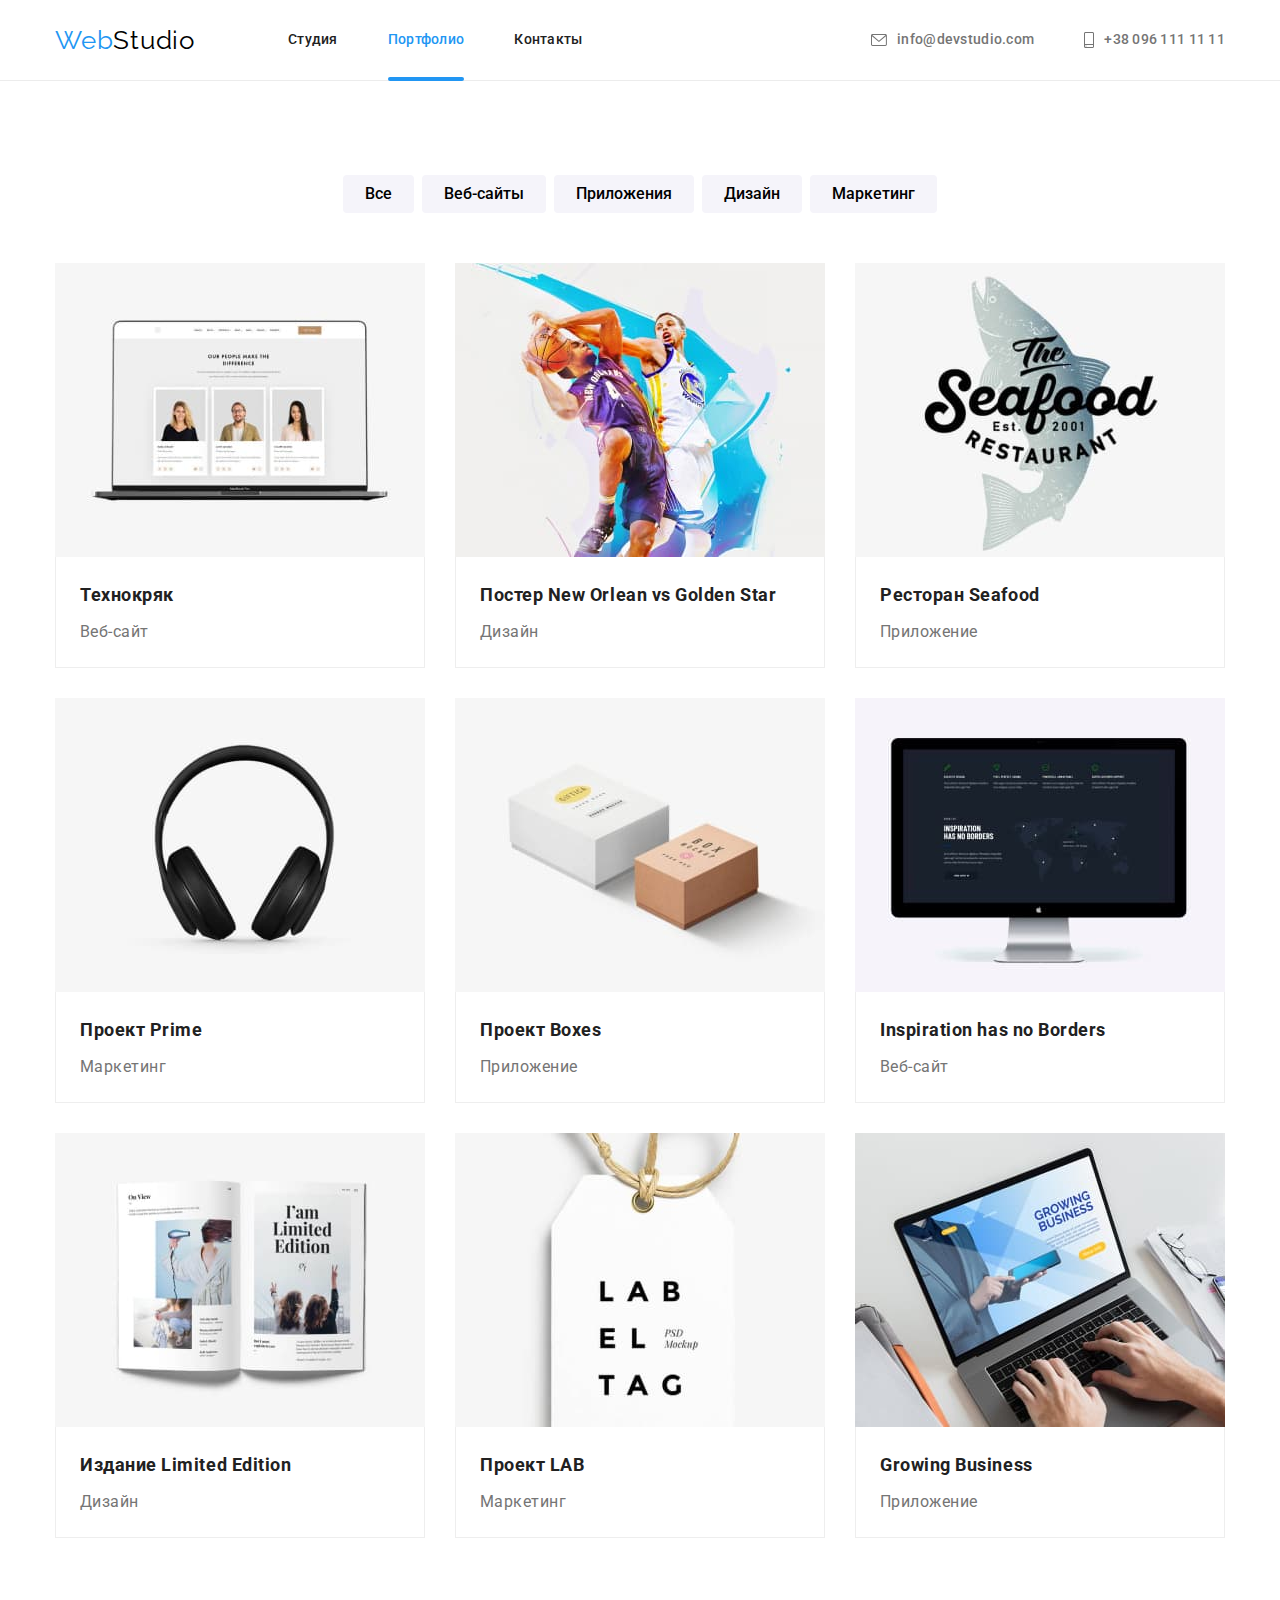
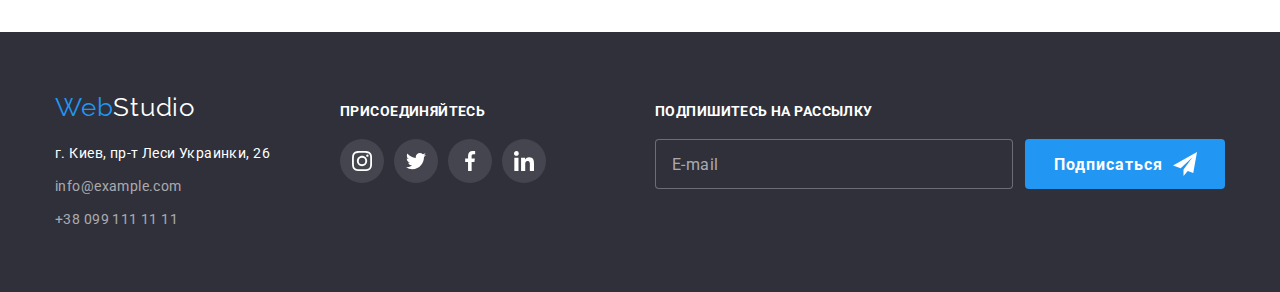
==== portfolio.html @ 9ee16ed4 "creating hw 8" ====
<!DOCTYPE html>
<html lang="ru">
  <head>
    <meta charset="UTF-8" />
    <meta http-equiv="X-UA-Compatible" content="IE=edge" />
    <meta name="viewport" content="width=device-width, initial-scale=1.0" />
    <title>Портфолио</title>
    <link rel="preconnect" href="https://fonts.gstatic.com" />
    <link
      href="https://fonts.googleapis.com/css2?family=Raleway:wght@700&family=Roboto:wght@400;500;700;900&display=swap"
      rel="stylesheet"
    />
    <link
      rel="stylesheet"
      href="https://cdnjs.cloudflare.com/ajax/libs/modern-normalize/1.0.0/modern-normalize.min.css"
    />
    <link rel="stylesheet" href="./css/main.min.css" />
  </head>
  <body>
    <!--Шапка-->
    <header class="header">
      <div class="header-wrapper container">
        <nav class="nav">
          <a class="logo header-logo" href="" lang="en"
            >Web<span class="logo__black">Studio</span></a
          >
          <ul class="nav__list">
            <li class="nav__item"><a class="nav__link" href="./index.html">Студия</a></li>
            <li class="nav__item">
              <a class="nav__link current" href="./portfolio.html">Портфолио</a>
            </li>
            <li class="nav__item"><a class="nav__link" href="">Контакты</a></li>
          </ul>
        </nav>
        <ul class="contacts">
          <li class="contacts__item">
            <a class="contacts__link" href="mailto:info@devstudio.com" lang="en">
              <svg class="contacts__icon" width="16" height="12">
                <use href="./images/icons.svg#envelope"></use>
              </svg>
              info@devstudio.com
            </a>
          </li>
          <li class="contacts__item">
            <a class="contacts__link" href="tel:+380961111111">
              <svg class="contacts__icon" width="10" height="16">
                <use href="./images/icons.svg#smartphone"></use>
              </svg>
              +38 096 111 11 11
            </a>
          </li>
        </ul>
      </div>
    </header>
    <!--Уникальный контент-->
    <main>
      <!--Галерея-->
      <section class="portfolio section">
        <div class="container">
          <h1 class="visually-hidden">Наши работы</h1>
          <ul class="filter">
            <li class="filter__item">
              <button class="filter__button" type="button">Все</button>
            </li>
            <li class="filter__item">
              <button class="filter__button" type="button">Веб-сайты</button>
            </li>
            <li class="filter__item">
              <button class="filter__button" type="button">Приложения</button>
            </li>
            <li class="filter__item">
              <button class="filter__button" type="button">Дизайн</button>
            </li>
            <li class="filter__item">
              <button class="filter__button" type="button">Маркетинг</button>
            </li>
          </ul>
          <ul class="gallery">
            <li class="gallery__item">
              <a href="" class="gallery__link">
                <div class="gallery__card-thumb">
                  <img
                    src="./images/gallery/img.jpg"
                    alt="Открытый лептоп"
                    width="370"
                    height="294"
                  />
                  <p class="gallery__overlay">
                    Технокряк это современная площадка распространения коронавируса. Компании
                    используют эту платформу для цифрового шпионажа и атак на защищённые сервера
                    конкурентов.
                  </p>
                </div>
                <div class="gallery__card-description">
                  <h2 class="gallery__item-header">Технокряк</h2>
                  <p class="gallery__item-text">Веб-сайт</p>
                </div>
              </a>
            </li>

            <li class="gallery__item">
              <a href="" class="gallery__link">
                <div class="gallery__card-thumb">
                  <img
                    src="./images/gallery/img-1.jpg"
                    alt="Баскетболисты"
                    width="370"
                    height="294"
                  />
                  <p class="gallery__overlay">
                    Технокряк это современная площадка распространения коронавируса. Компании
                    используют эту платформу для цифрового шпионажа и атак на защищённые сервера
                    конкурентов.
                  </p>
                </div>
                <div class="gallery__card-description">
                  <h2 class="gallery__item-header" lang="en">Постер New Orlean vs Golden Star</h2>
                  <p class="gallery__item-text">Дизайн</p>
                </div>
              </a>
            </li>

            <li class="gallery__item">
              <a href="" class="gallery__link">
                <div class="gallery__card-thumb">
                  <img
                    src="./images/gallery/img-2.jpg"
                    alt="Лого ресторана"
                    width="370"
                    height="294"
                  />
                  <p class="gallery__overlay">
                    Технокряк это современная площадка распространения коронавируса. Компании
                    используют эту платформу для цифрового шпионажа и атак на защищённые сервера
                    конкурентов.
                  </p>
                </div>
                <div class="gallery__card-description">
                  <h2 class="gallery__item-header">Ресторан <span lang="en">Seafood</span></h2>
                  <p class="gallery__item-text">Приложение</p>
                </div>
              </a>
            </li>

            <li class="gallery__item">
              <a href="" class="gallery__link">
                <div class="gallery__card-thumb">
                  <img src="./images/gallery/img-3.jpg" alt="Наушники" width="370" height="294" />
                  <p class="gallery__overlay">
                    Технокряк это современная площадка распространения коронавируса. Компании
                    используют эту платформу для цифрового шпионажа и атак на защищённые сервера
                    конкурентов.
                  </p>
                </div>
                <div class="gallery__card-description">
                  <h2 class="gallery__item-header">Проект <span lang="en">Prime</span></h2>
                  <p class="gallery__item-text">Маркетинг</p>
                </div>
              </a>
            </li>

            <li class="gallery__item">
              <a href="" class="gallery__link">
                <div class="gallery__card-thumb">
                  <img src="./images/gallery/img-4.jpg" alt="Коробки" width="370" height="294" />
                  <p class="gallery__overlay">
                    Технокряк это современная площадка распространения коронавируса. Компании
                    используют эту платформу для цифрового шпионажа и атак на защищённые сервера
                    конкурентов.
                  </p>
                </div>
                <div class="gallery__card-description">
                  <h2 class="gallery__item-header">Проект <span lang="en">Boxes</span></h2>
                  <p class="gallery__item-text">Приложение</p>
                </div>
              </a>
            </li>

            <li class="gallery__item">
              <a href="" class="gallery__link">
                <div class="gallery__card-thumb">
                  <img src="./images/gallery/img-5.jpg" alt="Монитор" width="370" height="294" />
                  <p class="gallery__overlay">
                    Технокряк это современная площадка распространения коронавируса. Компании
                    используют эту платформу для цифрового шпионажа и атак на защищённые сервера
                    конкурентов.
                  </p>
                </div>
                <div class="gallery__card-description">
                  <h2 class="gallery__item-header" lang="en">Inspiration has no Borders</h2>
                  <p class="gallery__item-text">Веб-сайт</p>
                </div>
              </a>
            </li>

            <li class="gallery__item">
              <a href="" class="gallery__link">
                <div class="gallery__card-thumb">
                  <img src="./images/gallery/img-6.jpg" alt="Книга" width="370" height="294" />
                  <p class="gallery__overlay">
                    Технокряк это современная площадка распространения коронавируса. Компании
                    используют эту платформу для цифрового шпионажа и атак на защищённые сервера
                    конкурентов.
                  </p>
                </div>
                <div class="gallery__card-description">
                  <h2 class="gallery__item-header">
                    Издание <span lang="en">Limited Edition</span>
                  </h2>
                  <p class="gallery__item-text">Дизайн</p>
                </div>
              </a>
            </li>

            <li class="gallery__item">
              <a href="" class="gallery__link">
                <div class="gallery__card-thumb">
                  <img src="./images/gallery/img-7.jpg" alt="Ярлык" width="370" height="294" />
                  <p class="gallery__overlay">
                    Технокряк это современная площадка распространения коронавируса. Компании
                    используют эту платформу для цифрового шпионажа и атак на защищённые сервера
                    конкурентов.
                  </p>
                </div>
                <div class="gallery__card-description">
                  <h2 class="gallery__item-header">Проект <span lang="en">LAB</span></h2>
                  <p class="gallery__item-text">Маркетинг</p>
                </div>
              </a>
            </li>

            <li class="gallery__item">
              <a href="" class="gallery__link">
                <div class="gallery__card-thumb">
                  <img
                    src="./images/gallery/img-8.jpg"
                    alt="Человек работает за лептопом"
                    width="370"
                    height="294"
                  />
                  <p class="gallery__overlay">
                    Технокряк это современная площадка распространения коронавируса. Компании
                    используют эту платформу для цифрового шпионажа и атак на защищённые сервера
                    конкурентов.
                  </p>
                </div>
                <div class="gallery__card-description">
                  <h2 class="gallery__item-header" lang="en">Growing Business</h2>
                  <p class="gallery__item-text">Приложение</p>
                </div>
              </a>
            </li>
          </ul>
        </div>
      </section>
    </main>
    <!--Футер-->
    <footer class="footer">
      <div class="container">
        <div class="footer-content">
          <div class="address-container">
            <a class="logo footer-logo" href="./portfolio.html" lang="en"
              >Web<span class="logo__white">Studio</span></a
            >
            <address class="address">
              <ul class="address__list">
                <li class="address__item">
                  <a
                    class="address__map"
                    href="https://goo.gl/maps/ndfTdwWSWEVe3gq89"
                    rel="nofollow norefferer noopener"
                    target="_blank"
                    >г. Киев, пр-т Леси Украинки, 26</a
                  >
                </li>
                <li class="address__item" lang="en">
                  <a class="address__link" href="mailto:info@example.com">info@example.com</a>
                </li>
                <li class="address__item">
                  <a class="address__link" href="tel:+380991111111">+38 099 111 11 11</a>
                </li>
              </ul>
            </address>
          </div>
          <div class="footer-social-container">
            <p class="footer-social__header">присоединяйтесь</p>
            <ul class="footer-social__list">
              <li class="footer-social__item">
                <a class="footer-social__link" href="">
                  <svg width="20" height="20">
                    <use href="./images/icons.svg#instagram"></use>
                  </svg>
                </a>
              </li>

              <li class="footer-social__item">
                <a class="footer-social__link" href="">
                  <svg width="20" height="20">
                    <use href="./images/icons.svg#twitter"></use>
                  </svg>
                </a>
              </li>

              <li class="footer-social__item">
                <a class="footer-social__link" href="">
                  <svg width="20" height="20">
                    <use href="./images/icons.svg#facebook"></use>
                  </svg>
                </a>
              </li>

              <li class="footer-social__item">
                <a class="footer-social__link" href="">
                  <svg width="20" height="20">
                    <use href="./images/icons.svg#linkedin"></use>
                  </svg>
                </a>
              </li>
            </ul>
          </div>
          <div class="footer-form-wrapper">
            <form class="subscribe" action="#" name="footer-form">
              <label class="subscribe__header" for="footer-input">Подпишитесь на рассылку</label>
              <div class="subscribe__wrapper">
                <input
                  id="footer-input"
                  class="subscribe__input"
                  type="email"
                  name="email"
                  placeholder="E-mail"
                  autocomplete="off"
                />
                <button class="subscribe__button" type="submit">
                  Подписаться
                  <svg class="subscribe__icon" width="24" height="24">
                    <use href="./images/icons.svg#telegram"></use>
                  </svg>
                </button>
              </div>
            </form>
          </div>
        </div>
      </div>
    </footer>
  </body>
</html>
---- css/main.min.css ----
:root{--primary-text-color: #212121;--secondary-text-color: #757575;--primary-background-color: #ffffff;--secondary-background-color: #f5f4fa;--primary-accent-color: #2196f3;--footer-contacts-color: rgba(255, 255, 255, 0.6);--footer-backgroung-color: #2f303a;--hero-button-hover-color: #188ce8;--gallery-cards-border-color: #eeeeee;--logo-secondary-color: #000000;--header-line-color: #ececec;--hero-gradient-start: rgba(47, 48, 58, 0.58);--hero-gradiet-end: rgba(47, 48, 58, 0.58);--normal-icon-color: #afb1b8;--footer-social-bg: rgba(255, 255, 255, 0.1);--transition-duration: 250ms;--transition-timing-function: cubic-bezier(0.4, 0, 0.2, 1)}.visually-hidden{position:absolute;width:1px;height:1px;margin:-1px;border:0;padding:0;white-space:nowrap;-webkit-clip-path:inset(100%);clip-path:inset(100%);clip:rect(0 0 0 0);overflow:hidden}h1,h2,h3,h4,h5,h6,p,ul{margin:0}img{display:block;max-width:100%;height:auto}body{font-family:'Roboto', 'Raleway', sans-serif;font-style:normal;color:var(--primary-text-color);letter-spacing:0.03em;background-color:var(--primary-background-color)}.section{max-width:1600px;margin-right:auto;margin-left:auto;padding-top:94px;padding-bottom:94px}.container{width:1200px;padding-left:15px;padding-right:15px;margin-right:auto;margin-left:auto}.pad-bot{padding-bottom:47px}.pad-top{padding-top:47px}.header{max-width:1600px;margin-left:auto;margin-right:auto;border-bottom:1px solid var(--header-line-color)}.header-wrapper{display:-webkit-box;display:-ms-flexbox;display:flex;-webkit-box-align:center;-ms-flex-align:center;align-items:center}.header-logo{margin-right:93px}.nav{display:-webkit-box;display:-ms-flexbox;display:flex;-webkit-box-align:center;-ms-flex-align:center;align-items:center}.nav__list{display:-webkit-box;display:-ms-flexbox;display:flex;padding-left:0;list-style:none}.nav__item:not(:last-child){margin-right:50px}.nav__link{display:inline-block;padding:32px 0;font-weight:500;font-size:14px;line-height:1.14;letter-spacing:0.02em;text-decoration:none;color:inherit;-webkit-transition:color var(--transition-duration) var(--transition-timing-function);transition:color var(--transition-duration) var(--transition-timing-function)}.nav__link:hover,.nav__link:focus{color:var(--primary-accent-color)}.nav__link.current{position:relative;color:var(--primary-accent-color)}.nav__link.current::after{content:'';position:absolute;bottom:-1px;width:100%;height:4px;display:block;border-radius:2px;background-color:var(--primary-accent-color)}.contacts{display:-webkit-box;display:-ms-flexbox;display:flex;margin-left:auto;padding-left:0;font-weight:500;font-size:14px;line-height:1.14;list-style:none;letter-spacing:0.02em}.contacts__item:not(:last-child){margin-right:50px}.contacts__link{display:-webkit-box;display:-ms-flexbox;display:flex;-webkit-box-align:center;-ms-flex-align:center;align-items:center;min-height:18px;text-decoration:none;color:var(--secondary-text-color);-webkit-transition:color var(--transition-duration) var(--transition-timing-function);transition:color var(--transition-duration) var(--transition-timing-function)}.contacts__link:hover,.contacts__link:focus{color:var(--primary-accent-color)}.contacts__icon{margin-right:10px;fill:currentColor}.logo{font-family:'Raleway', sans-serif;font-size:26px;line-height:1.19;color:var(--primary-accent-color);text-decoration:none;letter-spacing:0.03em}.logo__black{color:var(--logo-secondary-color)}.logo__white{color:var(--primary-background-color)}.hero{max-width:1600px;margin-left:auto;margin-right:auto;padding-top:200px;padding-bottom:200px;text-align:center;color:var(--primary-background-color);background-color:var(--footer-backgroung-color);background-image:-webkit-gradient(linear, left top, right top, from(var(--hero-gradient-start)), to(var(--hero-gradiet-end))),url(../images/herobgi.jpg);background-image:linear-gradient(to right, var(--hero-gradient-start), var(--hero-gradiet-end)),url(../images/herobgi.jpg);background-size:cover}.hero__wrapper{display:block;width:696px;margin:0 auto}.hero__title{margin-bottom:30px;font-weight:900;font-size:44px;line-height:1.36;text-transform:uppercase;letter-spacing:0.06em}.hero__button{padding:10px 32px;border-radius:4px;border:none;font-weight:700;line-height:1.87;color:var(--primary-background-color);letter-spacing:0.06em;background-color:var(--primary-accent-color);cursor:pointer;-webkit-transition:background-color var(--transition-duration) var(--transition-timing-function),-webkit-box-shadow var(--transition-duration) var(--transition-timing-function);transition:background-color var(--transition-duration) var(--transition-timing-function),-webkit-box-shadow var(--transition-duration) var(--transition-timing-function);transition:background-color var(--transition-duration) var(--transition-timing-function),box-shadow var(--transition-duration) var(--transition-timing-function);transition:background-color var(--transition-duration) var(--transition-timing-function),box-shadow var(--transition-duration) var(--transition-timing-function),-webkit-box-shadow var(--transition-duration) var(--transition-timing-function)}.hero__button:hover,.hero__button:focus{background-color:var(--hero-button-hover-color);-webkit-box-shadow:0px 4px 4px rgba(0,0,0,0.15);box-shadow:0px 4px 4px rgba(0,0,0,0.15)}.features__wrapper{height:120px;display:-webkit-box;display:-ms-flexbox;display:flex;-webkit-box-pack:center;-ms-flex-pack:center;justify-content:center;-webkit-box-align:center;-ms-flex-align:center;align-items:center;margin-bottom:30px;border-radius:4px;background-color:var(--secondary-background-color)}.features__list{display:-webkit-box;display:-ms-flexbox;display:flex;list-style:none;padding-left:0}.features__item{min-width:270px;min-height:251px;-ms-flex-preferred-size:calc((100% - 120px) / 4);flex-basis:calc((100% - 120px) / 4)}.features__item:not(:last-child){margin-right:30px}.features__subtitle{margin-bottom:10px;font-size:14px;line-height:1.14;text-transform:uppercase;letter-spacing:0.03em}.features__text{color:var(--secondary-text-color);font-size:14px;line-height:1.71;letter-spacing:0.03em}.occupations__header{margin-bottom:50px;text-align:center;font-size:36px;line-height:1.17}.occupations__list{display:-webkit-box;display:-ms-flexbox;display:flex;padding-left:0;list-style:none}.occupations__item{position:relative}.occupations__item:not(:last-child){margin-right:30px}.occupations__description{position:absolute;width:100%;padding:27px 0;color:var(--primary-background-color);font-size:14px;line-height:1.14;text-align:center;letter-spacing:0.03em;text-transform:uppercase;background-color:rgba(47,48,58,0.8);-webkit-transform:translateY(-70px);transform:translateY(-70px)}.team{background-color:var(--secondary-background-color)}.team__header{margin-bottom:50px;text-align:center;font-size:36px;line-height:1.17}.team__list{display:-webkit-box;display:-ms-flexbox;display:flex;padding-left:0;list-style:none}.team__item{min-width:270px;-ms-flex-preferred-size:calc((100% - 120px) / 4);flex-basis:calc((100% - 120px) / 4);border-radius:0px 0px 4px 4px;background-color:var(--primary-background-color);-webkit-box-shadow:0px 1px 3px rgba(0,0,0,0.12),0px 1px 1px rgba(0,0,0,0.14),0px 2px 1px rgba(0,0,0,0.2);box-shadow:0px 1px 3px rgba(0,0,0,0.12),0px 1px 1px rgba(0,0,0,0.14),0px 2px 1px rgba(0,0,0,0.2)}.team__item:not(:last-child){margin-right:30px}.team__member{margin-bottom:10px;text-align:center;font-weight:500;font-size:16px;line-height:1.18}.team__post{margin-bottom:16px;color:var(--secondary-text-color);font-weight:400;font-size:16px;line-height:1.18;text-align:center}.team__thumb{padding:30px 32px}.social__list{display:-webkit-box;display:-ms-flexbox;display:flex;padding:0;list-style:none}.social__item:not(:last-child){margin-right:10px}.social__link{width:44px;height:44px;display:-webkit-box;display:-ms-flexbox;display:flex;-webkit-box-pack:center;-ms-flex-pack:center;justify-content:center;-webkit-box-align:center;-ms-flex-align:center;align-items:center;border-radius:50%;outline:none;fill:var(--normal-icon-color);-webkit-transition:background-color var(--transition-duration) var(--transition-timing-function),fill var(--transition-duration) var(--transition-timing-function);transition:background-color var(--transition-duration) var(--transition-timing-function),fill var(--transition-duration) var(--transition-timing-function)}.social__link:hover,.social__link:focus{fill:var(--primary-background-color);background-color:var(--primary-accent-color)}.clients__header{margin-bottom:50px;font-size:36px;letter-spacing:0.03em;line-height:1.17;text-align:center}.clients__list{display:-webkit-box;display:-ms-flexbox;display:flex;padding:0;list-style:none}.clients__item:not(:last-child){margin-right:30px}.clients__link{width:170px;height:92px;display:-webkit-box;display:-ms-flexbox;display:flex;-webkit-box-pack:center;-ms-flex-pack:center;justify-content:center;-webkit-box-align:center;-ms-flex-align:center;align-items:center;border:1px solid var(--normal-icon-color);border-radius:4px;outline:none;fill:var(--normal-icon-color);-webkit-transition:fill var(--transition-duration) var(--transition-timing-function),border var(--transition-duration) var(--transition-timing-function);transition:fill var(--transition-duration) var(--transition-timing-function),border var(--transition-duration) var(--transition-timing-function)}.clients__link:hover,.clients__link:focus{fill:var(--primary-accent-color);border:1px solid var(--primary-accent-color)}.filter{display:-webkit-box;display:-ms-flexbox;display:flex;-webkit-box-pack:center;-ms-flex-pack:center;justify-content:center;padding-left:0;margin-bottom:50px;list-style:none}.filter__item:not(:last-child){margin-right:8px}.filter__button{padding:6px 22px;border:none;border-radius:4px;outline:none;font-weight:500;font-size:16px;line-height:1.62;background-color:var(--secondary-background-color);cursor:pointer;-webkit-transition:color var(--transition-duration) var(--transition-timing-function),background-color var(--transition-duration) var(--transition-timing-function),-webkit-box-shadow var(--transition-duration) var(--transition-timing-function);transition:color var(--transition-duration) var(--transition-timing-function),background-color var(--transition-duration) var(--transition-timing-function),-webkit-box-shadow var(--transition-duration) var(--transition-timing-function);transition:color var(--transition-duration) var(--transition-timing-function),background-color var(--transition-duration) var(--transition-timing-function),box-shadow var(--transition-duration) var(--transition-timing-function);transition:color var(--transition-duration) var(--transition-timing-function),background-color var(--transition-duration) var(--transition-timing-function),box-shadow var(--transition-duration) var(--transition-timing-function),-webkit-box-shadow var(--transition-duration) var(--transition-timing-function)}.filter__button:hover,.filter__button:focus{color:var(--primary-background-color);background-color:var(--primary-accent-color);-webkit-box-shadow:0px 3px 1px rgba(0,0,0,0.1),0px 1px 2px rgba(0,0,0,0.08),0px 2px 2px rgba(0,0,0,0.12);box-shadow:0px 3px 1px rgba(0,0,0,0.1),0px 1px 2px rgba(0,0,0,0.08),0px 2px 2px rgba(0,0,0,0.12)}.gallery{display:-webkit-box;display:-ms-flexbox;display:flex;-ms-flex-wrap:wrap;flex-wrap:wrap;margin-bottom:-30px;margin-right:-30px;padding-left:0;list-style:none}.gallery__item{margin-bottom:30px;margin-right:30px;max-width:370px;-ms-flex-preferred-size:calc((100% - 90px) / 3);flex-basis:calc((100% - 90px) / 3)}.gallery__item-header{margin-bottom:4px;font-size:18px;line-height:2;letter-spacing:0.03em}.gallery__item-text{font-size:16px;line-height:1.87;color:var(--secondary-text-color);letter-spacing:0.03em}.gallery__card-thumb{position:relative;overflow:hidden}.gallery__card-description{padding:20px 24px;border-right:1px solid var(--gallery-cards-border-color);border-bottom:1px solid var(--gallery-cards-border-color);border-left:1px solid var(--gallery-cards-border-color)}.gallery__link{display:block;color:inherit;text-decoration:none;outline:none;-webkit-transition:-webkit-box-shadow var(--transition-duration) var(--transition-timing-function);transition:-webkit-box-shadow var(--transition-duration) var(--transition-timing-function);transition:box-shadow var(--transition-duration) var(--transition-timing-function);transition:box-shadow var(--transition-duration) var(--transition-timing-function), -webkit-box-shadow var(--transition-duration) var(--transition-timing-function)}.gallery__link:hover,.gallery__link:focus{-webkit-box-shadow:0px 1px 1px rgba(0,0,0,0.12),0px 4px 4px rgba(0,0,0,0.06),1px 4px 6px rgba(0,0,0,0.16);box-shadow:0px 1px 1px rgba(0,0,0,0.12),0px 4px 4px rgba(0,0,0,0.06),1px 4px 6px rgba(0,0,0,0.16)}.gallery__overlay{position:absolute;top:0;left:0;width:100%;height:100%;padding:64px 24px;font-size:18px;line-height:1.56;letter-spacing:0.03em;color:var(--primary-background-color);background-color:rgba(33,150,243,0.9);-webkit-transform:translateY(100%);transform:translateY(100%);-webkit-transition:-webkit-transform var(--transition-duration) var(--transition-timing-function);transition:-webkit-transform var(--transition-duration) var(--transition-timing-function);transition:transform var(--transition-duration) var(--transition-timing-function);transition:transform var(--transition-duration) var(--transition-timing-function), -webkit-transform var(--transition-duration) var(--transition-timing-function)}.gallery__link:hover .gallery__overlay,.gallery__link:focus .gallery__overlay{-webkit-transform:translateY(0);transform:translateY(0)}.footer{max-width:1600px;margin-right:auto;margin-left:auto;padding-top:60px;padding-bottom:60px;letter-spacing:0.03em;background-color:var(--footer-backgroung-color)}.footer-content{display:-webkit-box;display:-ms-flexbox;display:flex;-webkit-box-align:baseline;-ms-flex-align:baseline;align-items:baseline}.address-container{margin-right:70px}.footer-logo{display:inline-block;margin-bottom:20px;margin-right:0}.address{font-style:normal;font-size:14px;line-height:1.71;color:var(--primary-background-color);letter-spacing:0.03em}.address__list{list-style:none;padding-left:0}.address__item:not(:last-child){margin-bottom:9px}.address__map{color:inherit;text-decoration:none;-webkit-transition:color var(--transition-duration) var(--transition-timing-function);transition:color var(--transition-duration) var(--transition-timing-function)}.address__map:hover,.address__map:focus{color:var(--primary-accent-color)}.address__link{text-decoration:none;color:rgba(255,255,255,0.6);-webkit-transition:color var(--transition-duration) var(--transition-timing-function);transition:color var(--transition-duration) var(--transition-timing-function)}.address__link:hover,.address__link:focus{color:var(--primary-accent-color)}.footer-social__header{margin-bottom:20px;color:var(--primary-background-color);text-transform:uppercase;font-weight:700;font-size:14px;line-height:1.14;letter-spacing:0.03em}.footer-social__list{display:-webkit-box;display:-ms-flexbox;display:flex;padding-left:0;list-style:none}.footer-social__item:not(:last-child){margin-right:10px}.footer-social__link{width:44px;height:44px;display:-webkit-box;display:-ms-flexbox;display:flex;-webkit-box-pack:center;-ms-flex-pack:center;justify-content:center;-webkit-box-align:center;-ms-flex-align:center;align-items:center;border-radius:50px;outline:none;fill:var(--primary-background-color);background-color:var(--footer-social-bg);-webkit-transition:fill var(--transition-duration) var(--transition-timing-function),background-color var(--transition-duration) var(--transition-timing-function);transition:fill var(--transition-duration) var(--transition-timing-function),background-color var(--transition-duration) var(--transition-timing-function)}.footer-social__link:hover,.footer-social__link:focus{fill:var(--primary-background-color);background-color:var(--primary-accent-color)}.footer-form-wrapper{margin-left:auto}.subscribe__header{display:inline-block;margin-bottom:20px;color:var(--primary-background-color);text-transform:uppercase;font-weight:700;font-size:14px;line-height:1.14;letter-spacing:0.03em}.subscribe__wrapper{display:-webkit-box;display:-ms-flexbox;display:flex}.subscribe__input{width:358px;height:50px;padding:0 0 0 16px;margin-right:12px;border:1px solid rgba(255,255,255,0.3);border-radius:4px;color:var(--primary-background-color);background-color:var(--footer-backgroung-color);-webkit-transition:-webkit-filter var(--transition-duration) var(--transition-timing-function);transition:-webkit-filter var(--transition-duration) var(--transition-timing-function);transition:filter var(--transition-duration) var(--transition-timing-function);transition:filter var(--transition-duration) var(--transition-timing-function), -webkit-filter var(--transition-duration) var(--transition-timing-function);cursor:pointer}.subscribe__input:focus{-webkit-filter:drop-shadow(0px 4px 4px rgba(0,0,0,0.15));filter:drop-shadow(0px 4px 4px rgba(0,0,0,0.15))}.subscribe__input::-webkit-input-placeholder{letter-spacing:0.03em;color:rgba(255,255,255,0.6)}.subscribe__input:-ms-input-placeholder{letter-spacing:0.03em;color:rgba(255,255,255,0.6)}.subscribe__input::-ms-input-placeholder{letter-spacing:0.03em;color:rgba(255,255,255,0.6)}.subscribe__input::placeholder{letter-spacing:0.03em;color:rgba(255,255,255,0.6)}.subscribe__button{position:relative;width:200px;height:50px;padding:0 0 0 29px;border:none;border-radius:4px;font-weight:700;font-size:16px;text-align:start;line-height:1.87;letter-spacing:0.06em;color:var(--primary-background-color);background-color:var(--primary-accent-color);cursor:pointer;-webkit-transition:background-color var(--transition-duration) var(--transition-timing-function),-webkit-box-shadow var(--transition-duration) var(--transition-timing-function);transition:background-color var(--transition-duration) var(--transition-timing-function),-webkit-box-shadow var(--transition-duration) var(--transition-timing-function);transition:background-color var(--transition-duration) var(--transition-timing-function),box-shadow var(--transition-duration) var(--transition-timing-function);transition:background-color var(--transition-duration) var(--transition-timing-function),box-shadow var(--transition-duration) var(--transition-timing-function),-webkit-box-shadow var(--transition-duration) var(--transition-timing-function)}.subscribe__button:hover,.subscribe__button:focus{background-color:var(--hero-button-hover-color);-webkit-box-shadow:0px 4px 4px rgba(0,0,0,0.15);box-shadow:0px 4px 4px rgba(0,0,0,0.15)}.subscribe__icon{position:absolute;top:50%;right:28px;-webkit-transform:translateY(-50%);transform:translateY(-50%)}.backdrop{position:fixed;top:0;left:0;height:100vh;width:100vw;z-index:100;background-color:rgba(0,0,0,0.2);-webkit-transition:opacity 250ms linear, visibility 250ms linear, -webkit-transform 250ms linear;transition:opacity 250ms linear, visibility 250ms linear, -webkit-transform 250ms linear;transition:opacity 250ms linear, visibility 250ms linear, transform 250ms linear;transition:opacity 250ms linear, visibility 250ms linear, transform 250ms linear, -webkit-transform 250ms linear;-webkit-transform:scale(1);transform:scale(1)}.is-hidden{opacity:0;visibility:hidden;pointer-events:none;-webkit-transform:scale(1.2);transform:scale(1.2)}.modal{position:absolute;top:50%;left:50%;-webkit-transform:translate(-50%, -50%);transform:translate(-50%, -50%);width:528px;height:580px;padding:40px;border-radius:4px;background-color:var(--primary-background-color);-webkit-box-shadow:0px 1px 3px rgba(0,0,0,0.12),0px 1px 1px rgba(0,0,0,0.14),0px 2px 1px rgba(0,0,0,0.2);box-shadow:0px 1px 3px rgba(0,0,0,0.12),0px 1px 1px rgba(0,0,0,0.14),0px 2px 1px rgba(0,0,0,0.2)}.modal__close-btn{position:absolute;top:8px;right:8px;width:30px;height:30px;padding:0;border:1px solid rgba(0,0,0,0.1);border-radius:50%;background-color:transparent;cursor:pointer;-webkit-transition:fill var(--transition-duration) var(--transition-timing-function);transition:fill var(--transition-duration) var(--transition-timing-function)}.modal__close-btn:hover,.modal__close-btn:focus{fill:var(--primary-accent-color)}.modal-form__header{margin-bottom:12px;font-weight:700;font-size:20px;line-height:1.15;text-align:center;letter-spacing:0.03em}.modal-form__wrapper{margin-bottom:10px}.modal-form__feedback-wrapper{margin-bottom:20px}.modal-form__label{display:block;margin-bottom:4px;font-size:12px;line-height:1.16;letter-spacing:0.01em;color:var(--secondary-text-color)}.modal-form__input-wrapper{position:relative;display:block}.modal-form__input{padding:0 0 0 42px;width:100%;height:40px;border:1px solid rgba(33,33,33,0.2);border-radius:4px;outline:none;-webkit-transition:border-color var(--transition-duration) var(--transition-timing-function);transition:border-color var(--transition-duration) var(--transition-timing-function);cursor:pointer}.modal-form__input:focus{border-color:var(--primary-accent-color)}.modal-form__icon{position:absolute;top:50%;left:12px;-webkit-transform:translateY(-50%);transform:translateY(-50%);-webkit-transition:fill var(--transition-duration) var(--transition-timing-function);transition:fill var(--transition-duration) var(--transition-timing-function)}.modal-form__input:focus+.modal-form__icon{fill:var(--primary-accent-color)}.modal-form__feedback{resize:none;display:block;padding:12px 16px;width:100%;height:120px;border:1px solid rgba(33,33,33,0.2);border-radius:4px;outline:none;-webkit-transition:border-color var(--transition-duration) var(--transition-timing-function);transition:border-color var(--transition-duration) var(--transition-timing-function);cursor:pointer}.modal-form__feedback:focus{border-color:var(--primary-accent-color)}.modal-form__feedback::-webkit-input-placeholder{font-size:12px;line-height:1.16;letter-spacing:0.01em;color:rgba(117,117,117,0.5)}.modal-form__feedback:-ms-input-placeholder{font-size:12px;line-height:1.16;letter-spacing:0.01em;color:rgba(117,117,117,0.5)}.modal-form__feedback::-ms-input-placeholder{font-size:12px;line-height:1.16;letter-spacing:0.01em;color:rgba(117,117,117,0.5)}.modal-form__feedback::placeholder{font-size:12px;line-height:1.16;letter-spacing:0.01em;color:rgba(117,117,117,0.5)}.modal-form__policy{position:relative;display:-webkit-box;display:-ms-flexbox;display:flex;-webkit-box-align:center;-ms-flex-align:center;align-items:center;-webkit-box-pack:center;-ms-flex-pack:center;justify-content:center;margin-bottom:30px;font-size:14px;line-height:1.71;letter-spacing:0.03em;color:var(--secondary-text-color)}.modal-form__policy-label{display:-webkit-box;display:-ms-flexbox;display:flex;-webkit-box-align:center;-ms-flex-align:center;align-items:center;user-select:none;-moz-user-select:none;-ms-user-select:none;-o-user-select:none;-webkit-user-select:none}.modal-form__policy-label::before{content:'';display:inline-block;margin-right:8px;width:16px;height:15px;border:2px solid #000000;border-radius:2px;cursor:pointer}.modal-form__checkbox:checked+.modal-form__policy-label::before{background-color:var(--primary-accent-color);background-image:url(../images/icon-check.svg);background-size:contain;background-origin:border-box;border-color:var(--primary-accent-color)}.modal-form__checkbox:focus+.modal-form__policy-label::before{-webkit-box-shadow:0px 0px 0px 2px rgba(0,0,0,0.75);box-shadow:0px 0px 0px 2px rgba(0,0,0,0.75)}.modal-form__policy-link{color:var(--primary-accent-color)}.modal-form__button{width:200px;height:50px;display:block;margin:0 auto;padding:0;border:none;border-radius:4px;font-weight:700;font-size:16px;text-align:center;line-height:1.87;letter-spacing:0.06em;color:var(--primary-background-color);background-color:var(--primary-accent-color);cursor:pointer;-webkit-transition:background-color var(--transition-duration) var(--transition-timing-function),-webkit-box-shadow var(--transition-duration) var(--transition-timing-function);transition:background-color var(--transition-duration) var(--transition-timing-function),-webkit-box-shadow var(--transition-duration) var(--transition-timing-function);transition:background-color var(--transition-duration) var(--transition-timing-function),box-shadow var(--transition-duration) var(--transition-timing-function);transition:background-color var(--transition-duration) var(--transition-timing-function),box-shadow var(--transition-duration) var(--transition-timing-function),-webkit-box-shadow var(--transition-duration) var(--transition-timing-function)}.modal-form__button:hover,.modal-form__button:focus{background-color:var(--hero-button-hover-color);-webkit-box-shadow:0px 4px 4px rgba(0,0,0,0.15);box-shadow:0px 4px 4px rgba(0,0,0,0.15)}
/*# sourceMappingURL=main.min.css.map */
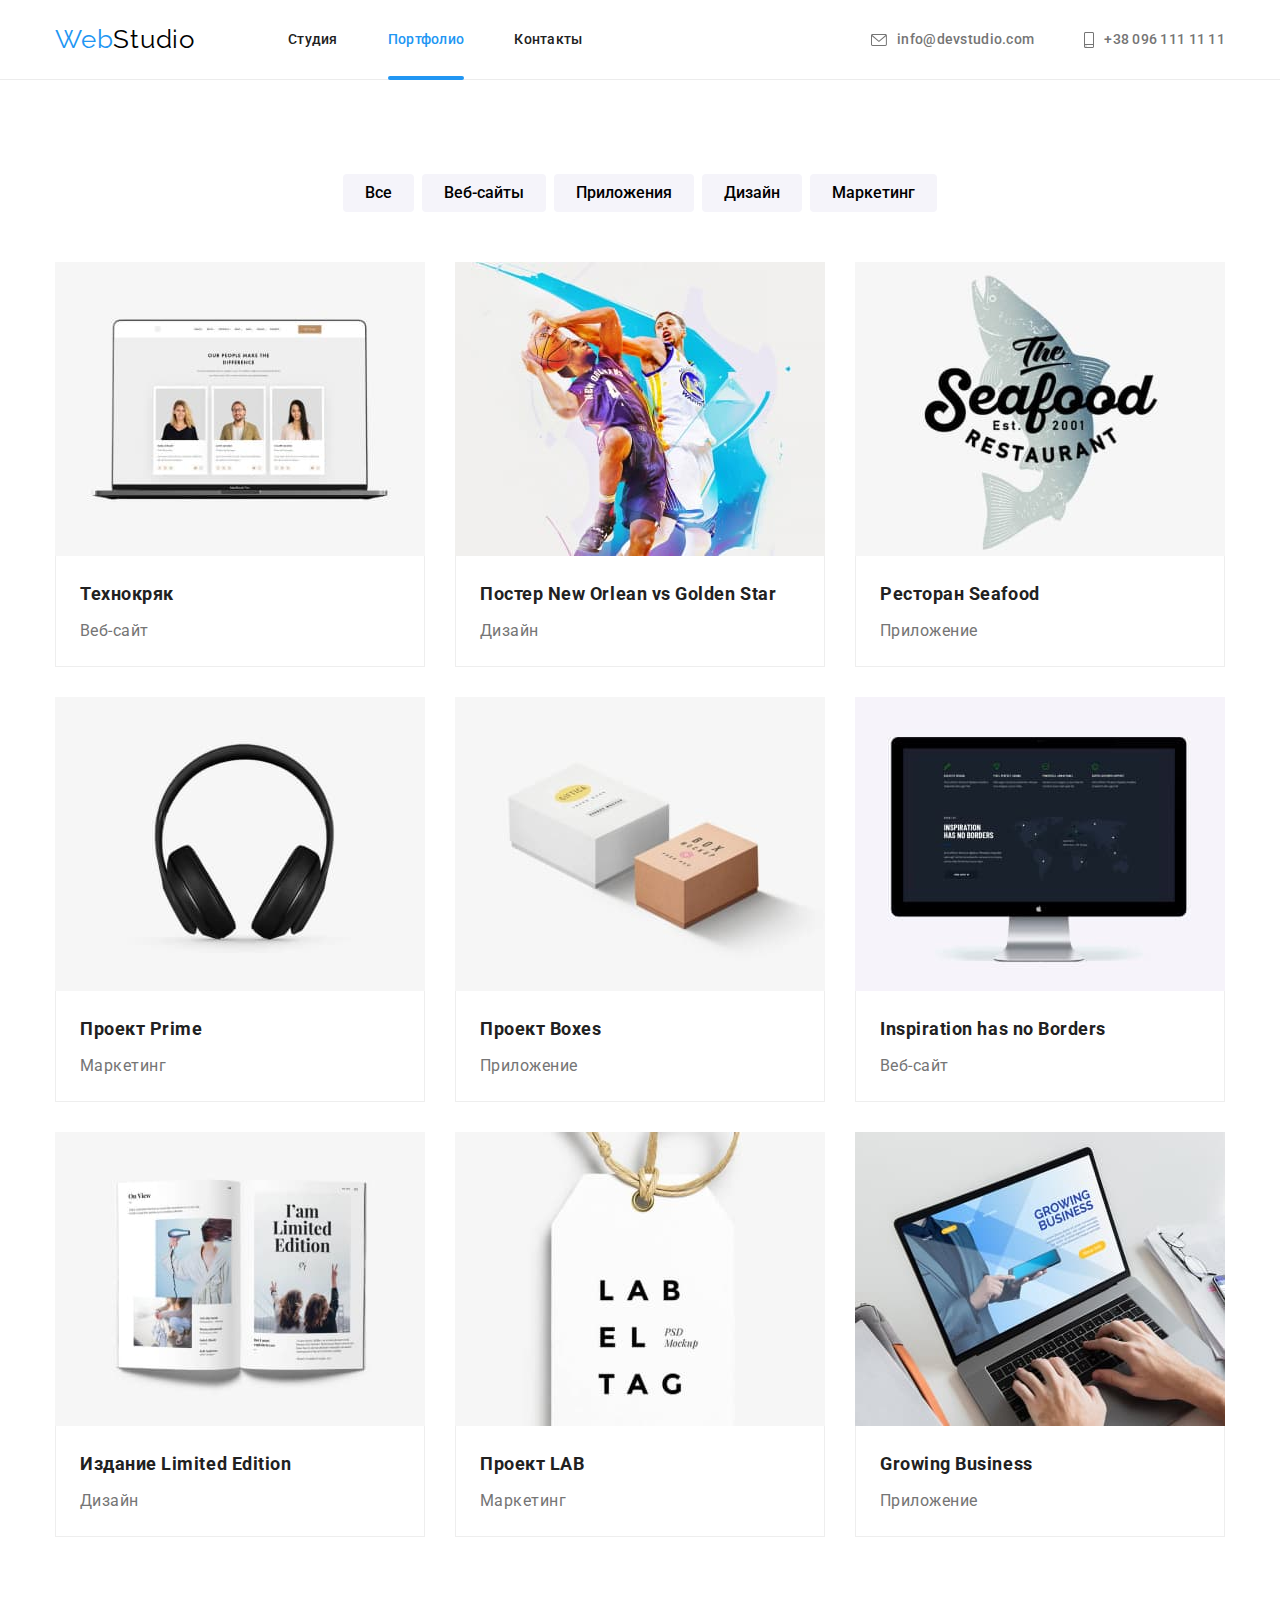
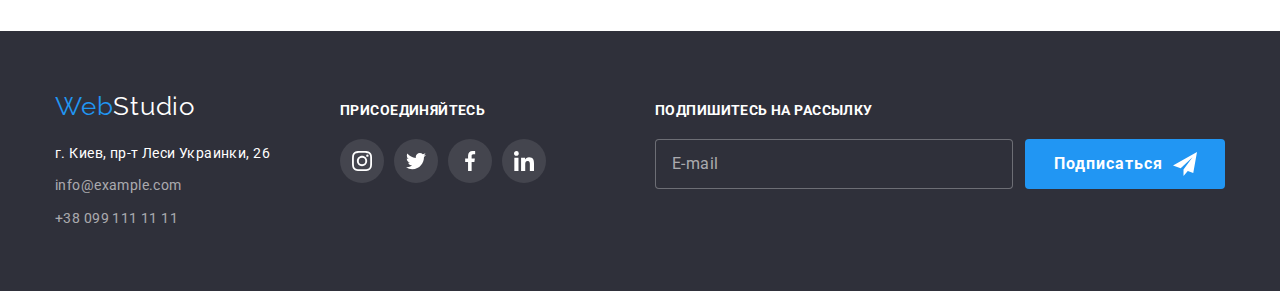
==== commit 42abe1b1: "header" ====
--- a/portfolio.html
+++ b/portfolio.html
@@ -50,6 +50,52 @@
             </a>
           </li>
         </ul>
+        <button class="header__mobile-menu-btn" type="button" data-menu-button>
+          <svg class="header__mobile-menu-icon" width="40" height="40">
+            <use href="./images/icons.svg#menu_burger"></use>
+          </svg>
+        </button>
+      </div>
+      <!-- Мобильное меню -->
+      <div class="mobile-menu" data-menu>
+        <div class="container mobile-menu__container">
+          <button class="mobile-menu__btn" data-menu-close>
+            <svg class="mobile-menu__icon" width="40" height="40">
+              <use href="./images/icons.svg#menu_close"></use>
+            </svg>
+          </button>
+          <ul class="mobile-nav">
+            <li class="mobile-nav__item">
+              <a href="./index.html" class="mobile-nav__link">Студия</a>
+            </li>
+            <li class="mobile-nav__item">
+              <a href="./portfolio.html" class="mobile-nav__link current">Портфолио</a>
+            </li>
+            <li class="mobile-nav__item"><a href="#" class="mobile-nav__link">Контакты</a></li>
+          </ul>
+          <ul class="mobile-contacts">
+            <li class="mobile-contacts__item-tel">
+              <a href="tel:+380961111111" class="mobile-contacts__tel">+38 096 111 11 11</a>
+            </li>
+            <li class="mobile-contacts__item-mail">
+              <a href="mailto:info@devstudio.com" class="mobile-contacts__mail"
+                >info@devstudio.com</a
+              >
+            </li>
+          </ul>
+          <ul class="mobile-social">
+            <li class="mobile-social__item">
+              <a href="" class="mobile-social__link">Instagram</a>
+            </li>
+            <li class="mobile-social__item"><a href="#" class="mobile-social__link">Twitter</a></li>
+            <li class="mobile-social__item">
+              <a href="#" class="mobile-social__link">Facebook</a>
+            </li>
+            <li class="mobile-social__item">
+              <a href="#" class="mobile-social__link">LinkedIn</a>
+            </li>
+          </ul>
+        </div>
       </div>
     </header>
     <!--Уникальный контент-->
@@ -342,5 +388,7 @@
         </div>
       </div>
     </footer>
+    <!-- Скрипты -->
+    <script src="./js/menu.js"></script>
   </body>
 </html>
--- a/css/main.min.css
+++ b/css/main.min.css
@@ -1,2 +1,2 @@
-:root{--primary-text-color: #212121;--secondary-text-color: #757575;--primary-background-color: #ffffff;--secondary-background-color: #f5f4fa;--primary-accent-color: #2196f3;--footer-contacts-color: rgba(255, 255, 255, 0.6);--footer-backgroung-color: #2f303a;--hero-button-hover-color: #188ce8;--gallery-cards-border-color: #eeeeee;--logo-secondary-color: #000000;--header-line-color: #ececec;--hero-gradient-start: rgba(47, 48, 58, 0.58);--hero-gradiet-end: rgba(47, 48, 58, 0.58);--normal-icon-color: #afb1b8;--footer-social-bg: rgba(255, 255, 255, 0.1);--transition-duration: 250ms;--transition-timing-function: cubic-bezier(0.4, 0, 0.2, 1)}.visually-hidden{position:absolute;width:1px;height:1px;margin:-1px;border:0;padding:0;white-space:nowrap;-webkit-clip-path:inset(100%);clip-path:inset(100%);clip:rect(0 0 0 0);overflow:hidden}h1,h2,h3,h4,h5,h6,p,ul{margin:0}img{display:block;max-width:100%;height:auto}body{font-family:'Roboto', 'Raleway', sans-serif;font-style:normal;color:var(--primary-text-color);letter-spacing:0.03em;background-color:var(--primary-background-color)}.section{max-width:1600px;margin-right:auto;margin-left:auto;padding-top:94px;padding-bottom:94px}.container{width:1200px;padding-left:15px;padding-right:15px;margin-right:auto;margin-left:auto}.pad-bot{padding-bottom:47px}.pad-top{padding-top:47px}.header{max-width:1600px;margin-left:auto;margin-right:auto;border-bottom:1px solid var(--header-line-color)}.header-wrapper{display:-webkit-box;display:-ms-flexbox;display:flex;-webkit-box-align:center;-ms-flex-align:center;align-items:center}.header-logo{margin-right:93px}.nav{display:-webkit-box;display:-ms-flexbox;display:flex;-webkit-box-align:center;-ms-flex-align:center;align-items:center}.nav__list{display:-webkit-box;display:-ms-flexbox;display:flex;padding-left:0;list-style:none}.nav__item:not(:last-child){margin-right:50px}.nav__link{display:inline-block;padding:32px 0;font-weight:500;font-size:14px;line-height:1.14;letter-spacing:0.02em;text-decoration:none;color:inherit;-webkit-transition:color var(--transition-duration) var(--transition-timing-function);transition:color var(--transition-duration) var(--transition-timing-function)}.nav__link:hover,.nav__link:focus{color:var(--primary-accent-color)}.nav__link.current{position:relative;color:var(--primary-accent-color)}.nav__link.current::after{content:'';position:absolute;bottom:-1px;width:100%;height:4px;display:block;border-radius:2px;background-color:var(--primary-accent-color)}.contacts{display:-webkit-box;display:-ms-flexbox;display:flex;margin-left:auto;padding-left:0;font-weight:500;font-size:14px;line-height:1.14;list-style:none;letter-spacing:0.02em}.contacts__item:not(:last-child){margin-right:50px}.contacts__link{display:-webkit-box;display:-ms-flexbox;display:flex;-webkit-box-align:center;-ms-flex-align:center;align-items:center;min-height:18px;text-decoration:none;color:var(--secondary-text-color);-webkit-transition:color var(--transition-duration) var(--transition-timing-function);transition:color var(--transition-duration) var(--transition-timing-function)}.contacts__link:hover,.contacts__link:focus{color:var(--primary-accent-color)}.contacts__icon{margin-right:10px;fill:currentColor}.logo{font-family:'Raleway', sans-serif;font-size:26px;line-height:1.19;color:var(--primary-accent-color);text-decoration:none;letter-spacing:0.03em}.logo__black{color:var(--logo-secondary-color)}.logo__white{color:var(--primary-background-color)}.hero{max-width:1600px;margin-left:auto;margin-right:auto;padding-top:200px;padding-bottom:200px;text-align:center;color:var(--primary-background-color);background-color:var(--footer-backgroung-color);background-image:-webkit-gradient(linear, left top, right top, from(var(--hero-gradient-start)), to(var(--hero-gradiet-end))),url(../images/herobgi.jpg);background-image:linear-gradient(to right, var(--hero-gradient-start), var(--hero-gradiet-end)),url(../images/herobgi.jpg);background-size:cover}.hero__wrapper{display:block;width:696px;margin:0 auto}.hero__title{margin-bottom:30px;font-weight:900;font-size:44px;line-height:1.36;text-transform:uppercase;letter-spacing:0.06em}.hero__button{padding:10px 32px;border-radius:4px;border:none;font-weight:700;line-height:1.87;color:var(--primary-background-color);letter-spacing:0.06em;background-color:var(--primary-accent-color);cursor:pointer;-webkit-transition:background-color var(--transition-duration) var(--transition-timing-function),-webkit-box-shadow var(--transition-duration) var(--transition-timing-function);transition:background-color var(--transition-duration) var(--transition-timing-function),-webkit-box-shadow var(--transition-duration) var(--transition-timing-function);transition:background-color var(--transition-duration) var(--transition-timing-function),box-shadow var(--transition-duration) var(--transition-timing-function);transition:background-color var(--transition-duration) var(--transition-timing-function),box-shadow var(--transition-duration) var(--transition-timing-function),-webkit-box-shadow var(--transition-duration) var(--transition-timing-function)}.hero__button:hover,.hero__button:focus{background-color:var(--hero-button-hover-color);-webkit-box-shadow:0px 4px 4px rgba(0,0,0,0.15);box-shadow:0px 4px 4px rgba(0,0,0,0.15)}.features__wrapper{height:120px;display:-webkit-box;display:-ms-flexbox;display:flex;-webkit-box-pack:center;-ms-flex-pack:center;justify-content:center;-webkit-box-align:center;-ms-flex-align:center;align-items:center;margin-bottom:30px;border-radius:4px;background-color:var(--secondary-background-color)}.features__list{display:-webkit-box;display:-ms-flexbox;display:flex;list-style:none;padding-left:0}.features__item{min-width:270px;min-height:251px;-ms-flex-preferred-size:calc((100% - 120px) / 4);flex-basis:calc((100% - 120px) / 4)}.features__item:not(:last-child){margin-right:30px}.features__subtitle{margin-bottom:10px;font-size:14px;line-height:1.14;text-transform:uppercase;letter-spacing:0.03em}.features__text{color:var(--secondary-text-color);font-size:14px;line-height:1.71;letter-spacing:0.03em}.occupations__header{margin-bottom:50px;text-align:center;font-size:36px;line-height:1.17}.occupations__list{display:-webkit-box;display:-ms-flexbox;display:flex;padding-left:0;list-style:none}.occupations__item{position:relative}.occupations__item:not(:last-child){margin-right:30px}.occupations__description{position:absolute;width:100%;padding:27px 0;color:var(--primary-background-color);font-size:14px;line-height:1.14;text-align:center;letter-spacing:0.03em;text-transform:uppercase;background-color:rgba(47,48,58,0.8);-webkit-transform:translateY(-70px);transform:translateY(-70px)}.team{background-color:var(--secondary-background-color)}.team__header{margin-bottom:50px;text-align:center;font-size:36px;line-height:1.17}.team__list{display:-webkit-box;display:-ms-flexbox;display:flex;padding-left:0;list-style:none}.team__item{min-width:270px;-ms-flex-preferred-size:calc((100% - 120px) / 4);flex-basis:calc((100% - 120px) / 4);border-radius:0px 0px 4px 4px;background-color:var(--primary-background-color);-webkit-box-shadow:0px 1px 3px rgba(0,0,0,0.12),0px 1px 1px rgba(0,0,0,0.14),0px 2px 1px rgba(0,0,0,0.2);box-shadow:0px 1px 3px rgba(0,0,0,0.12),0px 1px 1px rgba(0,0,0,0.14),0px 2px 1px rgba(0,0,0,0.2)}.team__item:not(:last-child){margin-right:30px}.team__member{margin-bottom:10px;text-align:center;font-weight:500;font-size:16px;line-height:1.18}.team__post{margin-bottom:16px;color:var(--secondary-text-color);font-weight:400;font-size:16px;line-height:1.18;text-align:center}.team__thumb{padding:30px 32px}.social__list{display:-webkit-box;display:-ms-flexbox;display:flex;padding:0;list-style:none}.social__item:not(:last-child){margin-right:10px}.social__link{width:44px;height:44px;display:-webkit-box;display:-ms-flexbox;display:flex;-webkit-box-pack:center;-ms-flex-pack:center;justify-content:center;-webkit-box-align:center;-ms-flex-align:center;align-items:center;border-radius:50%;outline:none;fill:var(--normal-icon-color);-webkit-transition:background-color var(--transition-duration) var(--transition-timing-function),fill var(--transition-duration) var(--transition-timing-function);transition:background-color var(--transition-duration) var(--transition-timing-function),fill var(--transition-duration) var(--transition-timing-function)}.social__link:hover,.social__link:focus{fill:var(--primary-background-color);background-color:var(--primary-accent-color)}.clients__header{margin-bottom:50px;font-size:36px;letter-spacing:0.03em;line-height:1.17;text-align:center}.clients__list{display:-webkit-box;display:-ms-flexbox;display:flex;padding:0;list-style:none}.clients__item:not(:last-child){margin-right:30px}.clients__link{width:170px;height:92px;display:-webkit-box;display:-ms-flexbox;display:flex;-webkit-box-pack:center;-ms-flex-pack:center;justify-content:center;-webkit-box-align:center;-ms-flex-align:center;align-items:center;border:1px solid var(--normal-icon-color);border-radius:4px;outline:none;fill:var(--normal-icon-color);-webkit-transition:fill var(--transition-duration) var(--transition-timing-function),border var(--transition-duration) var(--transition-timing-function);transition:fill var(--transition-duration) var(--transition-timing-function),border var(--transition-duration) var(--transition-timing-function)}.clients__link:hover,.clients__link:focus{fill:var(--primary-accent-color);border:1px solid var(--primary-accent-color)}.filter{display:-webkit-box;display:-ms-flexbox;display:flex;-webkit-box-pack:center;-ms-flex-pack:center;justify-content:center;padding-left:0;margin-bottom:50px;list-style:none}.filter__item:not(:last-child){margin-right:8px}.filter__button{padding:6px 22px;border:none;border-radius:4px;outline:none;font-weight:500;font-size:16px;line-height:1.62;background-color:var(--secondary-background-color);cursor:pointer;-webkit-transition:color var(--transition-duration) var(--transition-timing-function),background-color var(--transition-duration) var(--transition-timing-function),-webkit-box-shadow var(--transition-duration) var(--transition-timing-function);transition:color var(--transition-duration) var(--transition-timing-function),background-color var(--transition-duration) var(--transition-timing-function),-webkit-box-shadow var(--transition-duration) var(--transition-timing-function);transition:color var(--transition-duration) var(--transition-timing-function),background-color var(--transition-duration) var(--transition-timing-function),box-shadow var(--transition-duration) var(--transition-timing-function);transition:color var(--transition-duration) var(--transition-timing-function),background-color var(--transition-duration) var(--transition-timing-function),box-shadow var(--transition-duration) var(--transition-timing-function),-webkit-box-shadow var(--transition-duration) var(--transition-timing-function)}.filter__button:hover,.filter__button:focus{color:var(--primary-background-color);background-color:var(--primary-accent-color);-webkit-box-shadow:0px 3px 1px rgba(0,0,0,0.1),0px 1px 2px rgba(0,0,0,0.08),0px 2px 2px rgba(0,0,0,0.12);box-shadow:0px 3px 1px rgba(0,0,0,0.1),0px 1px 2px rgba(0,0,0,0.08),0px 2px 2px rgba(0,0,0,0.12)}.gallery{display:-webkit-box;display:-ms-flexbox;display:flex;-ms-flex-wrap:wrap;flex-wrap:wrap;margin-bottom:-30px;margin-right:-30px;padding-left:0;list-style:none}.gallery__item{margin-bottom:30px;margin-right:30px;max-width:370px;-ms-flex-preferred-size:calc((100% - 90px) / 3);flex-basis:calc((100% - 90px) / 3)}.gallery__item-header{margin-bottom:4px;font-size:18px;line-height:2;letter-spacing:0.03em}.gallery__item-text{font-size:16px;line-height:1.87;color:var(--secondary-text-color);letter-spacing:0.03em}.gallery__card-thumb{position:relative;overflow:hidden}.gallery__card-description{padding:20px 24px;border-right:1px solid var(--gallery-cards-border-color);border-bottom:1px solid var(--gallery-cards-border-color);border-left:1px solid var(--gallery-cards-border-color)}.gallery__link{display:block;color:inherit;text-decoration:none;outline:none;-webkit-transition:-webkit-box-shadow var(--transition-duration) var(--transition-timing-function);transition:-webkit-box-shadow var(--transition-duration) var(--transition-timing-function);transition:box-shadow var(--transition-duration) var(--transition-timing-function);transition:box-shadow var(--transition-duration) var(--transition-timing-function), -webkit-box-shadow var(--transition-duration) var(--transition-timing-function)}.gallery__link:hover,.gallery__link:focus{-webkit-box-shadow:0px 1px 1px rgba(0,0,0,0.12),0px 4px 4px rgba(0,0,0,0.06),1px 4px 6px rgba(0,0,0,0.16);box-shadow:0px 1px 1px rgba(0,0,0,0.12),0px 4px 4px rgba(0,0,0,0.06),1px 4px 6px rgba(0,0,0,0.16)}.gallery__overlay{position:absolute;top:0;left:0;width:100%;height:100%;padding:64px 24px;font-size:18px;line-height:1.56;letter-spacing:0.03em;color:var(--primary-background-color);background-color:rgba(33,150,243,0.9);-webkit-transform:translateY(100%);transform:translateY(100%);-webkit-transition:-webkit-transform var(--transition-duration) var(--transition-timing-function);transition:-webkit-transform var(--transition-duration) var(--transition-timing-function);transition:transform var(--transition-duration) var(--transition-timing-function);transition:transform var(--transition-duration) var(--transition-timing-function), -webkit-transform var(--transition-duration) var(--transition-timing-function)}.gallery__link:hover .gallery__overlay,.gallery__link:focus .gallery__overlay{-webkit-transform:translateY(0);transform:translateY(0)}.footer{max-width:1600px;margin-right:auto;margin-left:auto;padding-top:60px;padding-bottom:60px;letter-spacing:0.03em;background-color:var(--footer-backgroung-color)}.footer-content{display:-webkit-box;display:-ms-flexbox;display:flex;-webkit-box-align:baseline;-ms-flex-align:baseline;align-items:baseline}.address-container{margin-right:70px}.footer-logo{display:inline-block;margin-bottom:20px;margin-right:0}.address{font-style:normal;font-size:14px;line-height:1.71;color:var(--primary-background-color);letter-spacing:0.03em}.address__list{list-style:none;padding-left:0}.address__item:not(:last-child){margin-bottom:9px}.address__map{color:inherit;text-decoration:none;-webkit-transition:color var(--transition-duration) var(--transition-timing-function);transition:color var(--transition-duration) var(--transition-timing-function)}.address__map:hover,.address__map:focus{color:var(--primary-accent-color)}.address__link{text-decoration:none;color:rgba(255,255,255,0.6);-webkit-transition:color var(--transition-duration) var(--transition-timing-function);transition:color var(--transition-duration) var(--transition-timing-function)}.address__link:hover,.address__link:focus{color:var(--primary-accent-color)}.footer-social__header{margin-bottom:20px;color:var(--primary-background-color);text-transform:uppercase;font-weight:700;font-size:14px;line-height:1.14;letter-spacing:0.03em}.footer-social__list{display:-webkit-box;display:-ms-flexbox;display:flex;padding-left:0;list-style:none}.footer-social__item:not(:last-child){margin-right:10px}.footer-social__link{width:44px;height:44px;display:-webkit-box;display:-ms-flexbox;display:flex;-webkit-box-pack:center;-ms-flex-pack:center;justify-content:center;-webkit-box-align:center;-ms-flex-align:center;align-items:center;border-radius:50px;outline:none;fill:var(--primary-background-color);background-color:var(--footer-social-bg);-webkit-transition:fill var(--transition-duration) var(--transition-timing-function),background-color var(--transition-duration) var(--transition-timing-function);transition:fill var(--transition-duration) var(--transition-timing-function),background-color var(--transition-duration) var(--transition-timing-function)}.footer-social__link:hover,.footer-social__link:focus{fill:var(--primary-background-color);background-color:var(--primary-accent-color)}.footer-form-wrapper{margin-left:auto}.subscribe__header{display:inline-block;margin-bottom:20px;color:var(--primary-background-color);text-transform:uppercase;font-weight:700;font-size:14px;line-height:1.14;letter-spacing:0.03em}.subscribe__wrapper{display:-webkit-box;display:-ms-flexbox;display:flex}.subscribe__input{width:358px;height:50px;padding:0 0 0 16px;margin-right:12px;border:1px solid rgba(255,255,255,0.3);border-radius:4px;color:var(--primary-background-color);background-color:var(--footer-backgroung-color);-webkit-transition:-webkit-filter var(--transition-duration) var(--transition-timing-function);transition:-webkit-filter var(--transition-duration) var(--transition-timing-function);transition:filter var(--transition-duration) var(--transition-timing-function);transition:filter var(--transition-duration) var(--transition-timing-function), -webkit-filter var(--transition-duration) var(--transition-timing-function);cursor:pointer}.subscribe__input:focus{-webkit-filter:drop-shadow(0px 4px 4px rgba(0,0,0,0.15));filter:drop-shadow(0px 4px 4px rgba(0,0,0,0.15))}.subscribe__input::-webkit-input-placeholder{letter-spacing:0.03em;color:rgba(255,255,255,0.6)}.subscribe__input:-ms-input-placeholder{letter-spacing:0.03em;color:rgba(255,255,255,0.6)}.subscribe__input::-ms-input-placeholder{letter-spacing:0.03em;color:rgba(255,255,255,0.6)}.subscribe__input::placeholder{letter-spacing:0.03em;color:rgba(255,255,255,0.6)}.subscribe__button{position:relative;width:200px;height:50px;padding:0 0 0 29px;border:none;border-radius:4px;font-weight:700;font-size:16px;text-align:start;line-height:1.87;letter-spacing:0.06em;color:var(--primary-background-color);background-color:var(--primary-accent-color);cursor:pointer;-webkit-transition:background-color var(--transition-duration) var(--transition-timing-function),-webkit-box-shadow var(--transition-duration) var(--transition-timing-function);transition:background-color var(--transition-duration) var(--transition-timing-function),-webkit-box-shadow var(--transition-duration) var(--transition-timing-function);transition:background-color var(--transition-duration) var(--transition-timing-function),box-shadow var(--transition-duration) var(--transition-timing-function);transition:background-color var(--transition-duration) var(--transition-timing-function),box-shadow var(--transition-duration) var(--transition-timing-function),-webkit-box-shadow var(--transition-duration) var(--transition-timing-function)}.subscribe__button:hover,.subscribe__button:focus{background-color:var(--hero-button-hover-color);-webkit-box-shadow:0px 4px 4px rgba(0,0,0,0.15);box-shadow:0px 4px 4px rgba(0,0,0,0.15)}.subscribe__icon{position:absolute;top:50%;right:28px;-webkit-transform:translateY(-50%);transform:translateY(-50%)}.backdrop{position:fixed;top:0;left:0;height:100vh;width:100vw;z-index:100;background-color:rgba(0,0,0,0.2);-webkit-transition:opacity 250ms linear, visibility 250ms linear, -webkit-transform 250ms linear;transition:opacity 250ms linear, visibility 250ms linear, -webkit-transform 250ms linear;transition:opacity 250ms linear, visibility 250ms linear, transform 250ms linear;transition:opacity 250ms linear, visibility 250ms linear, transform 250ms linear, -webkit-transform 250ms linear;-webkit-transform:scale(1);transform:scale(1)}.is-hidden{opacity:0;visibility:hidden;pointer-events:none;-webkit-transform:scale(1.2);transform:scale(1.2)}.modal{position:absolute;top:50%;left:50%;-webkit-transform:translate(-50%, -50%);transform:translate(-50%, -50%);width:528px;height:580px;padding:40px;border-radius:4px;background-color:var(--primary-background-color);-webkit-box-shadow:0px 1px 3px rgba(0,0,0,0.12),0px 1px 1px rgba(0,0,0,0.14),0px 2px 1px rgba(0,0,0,0.2);box-shadow:0px 1px 3px rgba(0,0,0,0.12),0px 1px 1px rgba(0,0,0,0.14),0px 2px 1px rgba(0,0,0,0.2)}.modal__close-btn{position:absolute;top:8px;right:8px;width:30px;height:30px;padding:0;border:1px solid rgba(0,0,0,0.1);border-radius:50%;background-color:transparent;cursor:pointer;-webkit-transition:fill var(--transition-duration) var(--transition-timing-function);transition:fill var(--transition-duration) var(--transition-timing-function)}.modal__close-btn:hover,.modal__close-btn:focus{fill:var(--primary-accent-color)}.modal-form__header{margin-bottom:12px;font-weight:700;font-size:20px;line-height:1.15;text-align:center;letter-spacing:0.03em}.modal-form__wrapper{margin-bottom:10px}.modal-form__feedback-wrapper{margin-bottom:20px}.modal-form__label{display:block;margin-bottom:4px;font-size:12px;line-height:1.16;letter-spacing:0.01em;color:var(--secondary-text-color)}.modal-form__input-wrapper{position:relative;display:block}.modal-form__input{padding:0 0 0 42px;width:100%;height:40px;border:1px solid rgba(33,33,33,0.2);border-radius:4px;outline:none;-webkit-transition:border-color var(--transition-duration) var(--transition-timing-function);transition:border-color var(--transition-duration) var(--transition-timing-function);cursor:pointer}.modal-form__input:focus{border-color:var(--primary-accent-color)}.modal-form__icon{position:absolute;top:50%;left:12px;-webkit-transform:translateY(-50%);transform:translateY(-50%);-webkit-transition:fill var(--transition-duration) var(--transition-timing-function);transition:fill var(--transition-duration) var(--transition-timing-function)}.modal-form__input:focus+.modal-form__icon{fill:var(--primary-accent-color)}.modal-form__feedback{resize:none;display:block;padding:12px 16px;width:100%;height:120px;border:1px solid rgba(33,33,33,0.2);border-radius:4px;outline:none;-webkit-transition:border-color var(--transition-duration) var(--transition-timing-function);transition:border-color var(--transition-duration) var(--transition-timing-function);cursor:pointer}.modal-form__feedback:focus{border-color:var(--primary-accent-color)}.modal-form__feedback::-webkit-input-placeholder{font-size:12px;line-height:1.16;letter-spacing:0.01em;color:rgba(117,117,117,0.5)}.modal-form__feedback:-ms-input-placeholder{font-size:12px;line-height:1.16;letter-spacing:0.01em;color:rgba(117,117,117,0.5)}.modal-form__feedback::-ms-input-placeholder{font-size:12px;line-height:1.16;letter-spacing:0.01em;color:rgba(117,117,117,0.5)}.modal-form__feedback::placeholder{font-size:12px;line-height:1.16;letter-spacing:0.01em;color:rgba(117,117,117,0.5)}.modal-form__policy{position:relative;display:-webkit-box;display:-ms-flexbox;display:flex;-webkit-box-align:center;-ms-flex-align:center;align-items:center;-webkit-box-pack:center;-ms-flex-pack:center;justify-content:center;margin-bottom:30px;font-size:14px;line-height:1.71;letter-spacing:0.03em;color:var(--secondary-text-color)}.modal-form__policy-label{display:-webkit-box;display:-ms-flexbox;display:flex;-webkit-box-align:center;-ms-flex-align:center;align-items:center;user-select:none;-moz-user-select:none;-ms-user-select:none;-o-user-select:none;-webkit-user-select:none}.modal-form__policy-label::before{content:'';display:inline-block;margin-right:8px;width:16px;height:15px;border:2px solid #000000;border-radius:2px;cursor:pointer}.modal-form__checkbox:checked+.modal-form__policy-label::before{background-color:var(--primary-accent-color);background-image:url(../images/icon-check.svg);background-size:contain;background-origin:border-box;border-color:var(--primary-accent-color)}.modal-form__checkbox:focus+.modal-form__policy-label::before{-webkit-box-shadow:0px 0px 0px 2px rgba(0,0,0,0.75);box-shadow:0px 0px 0px 2px rgba(0,0,0,0.75)}.modal-form__policy-link{color:var(--primary-accent-color)}.modal-form__button{width:200px;height:50px;display:block;margin:0 auto;padding:0;border:none;border-radius:4px;font-weight:700;font-size:16px;text-align:center;line-height:1.87;letter-spacing:0.06em;color:var(--primary-background-color);background-color:var(--primary-accent-color);cursor:pointer;-webkit-transition:background-color var(--transition-duration) var(--transition-timing-function),-webkit-box-shadow var(--transition-duration) var(--transition-timing-function);transition:background-color var(--transition-duration) var(--transition-timing-function),-webkit-box-shadow var(--transition-duration) var(--transition-timing-function);transition:background-color var(--transition-duration) var(--transition-timing-function),box-shadow var(--transition-duration) var(--transition-timing-function);transition:background-color var(--transition-duration) var(--transition-timing-function),box-shadow var(--transition-duration) var(--transition-timing-function),-webkit-box-shadow var(--transition-duration) var(--transition-timing-function)}.modal-form__button:hover,.modal-form__button:focus{background-color:var(--hero-button-hover-color);-webkit-box-shadow:0px 4px 4px rgba(0,0,0,0.15);box-shadow:0px 4px 4px rgba(0,0,0,0.15)}
+:root{--primary-text-color: #212121;--secondary-text-color: #757575;--primary-background-color: #ffffff;--secondary-background-color: #f5f4fa;--primary-accent-color: #2196f3;--footer-contacts-color: rgba(255, 255, 255, 0.6);--footer-backgroung-color: #2f303a;--hero-button-hover-color: #188ce8;--gallery-cards-border-color: #eeeeee;--logo-secondary-color: #000000;--header-line-color: #ececec;--hero-gradient-start: rgba(47, 48, 58, 0.58);--hero-gradiet-end: rgba(47, 48, 58, 0.58);--normal-icon-color: #afb1b8;--footer-social-bg: rgba(255, 255, 255, 0.1);--transition-duration: 250ms;--transition-timing-function: cubic-bezier(0.4, 0, 0.2, 1)}.visually-hidden{position:absolute;width:1px;height:1px;margin:-1px;border:0;padding:0;white-space:nowrap;clip-path:inset(100%);clip:rect(0 0 0 0);overflow:hidden}h1,h2,h3,h4,h5,h6,p,ul{margin:0}img{display:block;max-width:100%;height:auto}body{font-family:'Roboto', 'Raleway', sans-serif;font-style:normal;color:var(--primary-text-color);letter-spacing:0.03em;background-color:var(--primary-background-color)}.section{padding-top:60px;padding-bottom:60px;margin-right:auto;margin-left:auto}@media screen and (min-width: 1200px){.section{max-width:1600px;padding-top:94px;padding-bottom:94px}}.container{width:100%;padding-left:15px;padding-right:15px;margin-right:auto;margin-left:auto}@media screen and (min-width: 480px){.container{width:480px}}@media screen and (min-width: 768px){.container{width:768px}}@media screen and (min-width: 1200px){.container{width:1200px}}@media (min-width: 1200px){.pad-bot{padding-bottom:47px}}@media (min-width: 1200px){.pad-top{padding-top:47px}}@media screen and (max-width: 767px){.mobile-menu{position:fixed;top:0;left:0;width:100vw;height:100vh;overflow:auto;background-color:var(--primary-background-color);opacity:0;visibility:hidden;pointer-events:none;transition:opacity 250ms linear, visibility 250ms linear, transform 250ms linear}.mobile-menu.is-open{opacity:1;visibility:visible;pointer-events:auto}.mobile-menu__container{position:relative;padding:48px 83px 48px 40px}.mobile-menu__btn{position:absolute;top:10px;right:15px;background-color:transparent;border:none;padding:0;display:inline-flex;cursor:pointer;transition:fill var(--transition-duration) var(--transition-timing-function)}.mobile-menu__btn:hover,.mobile-menu__btn:focus{fill:var(--primary-accent-color)}.mobile-nav{margin-bottom:302px}.mobile-nav,.mobile-contacts,.mobile-social{padding:0;list-style:none}.mobile-nav__link{font-weight:500;font-size:40px;line-height:1.18;letter-spacing:0.02em;text-decoration:none;color:var(--primary-text-color);transition:color var(--transition-duration) var(--transition-timing-function)}.mobile-nav__link:hover,.mobile-nav__link:focus{color:var(--primary-accent-color)}.mobile-nav__link.current{position:relative;color:var(--primary-accent-color)}.mobile-nav__item:not(:last-child){margin-bottom:32px}.mobile-contacts__item-tel{margin-bottom:32px}.mobile-contacts{margin-bottom:64px}.mobile-contacts__tel{font-weight:500;font-size:34px;line-height:1.18;letter-spacing:0.02em;text-decoration:none;color:var(--primary-accent-color)}.mobile-contacts__mail{font-weight:500;font-size:24px;line-height:1.17;letter-spacing:0.02em;text-decoration:none;color:var(--secondary-text-color)}.mobile-social{display:flex;justify-content:space-between;align-items:center;font-weight:500;font-size:18px;line-height:1.22;letter-spacing:0.02em}.mobile-social__item:not(:last-child){padding-right:10px;border-right:1px solid rgba(33,33,33,0.2)}.mobile-social__link{color:var(--primary-accent-color);text-decoration:none}}@media screen and (min-width: 768px){.mobile-menu{display:none}}.header{max-width:1600px;height:60px;display:flex;margin-left:auto;margin-right:auto;border-bottom:1px solid var(--header-line-color)}.header-wrapper{display:flex;align-items:center;justify-content:space-between}.header__mobile-menu-btn{background-color:transparent;border:none;padding:0;display:inline-flex;cursor:pointer;transition:fill var(--transition-duration) var(--transition-timing-function)}.header__mobile-menu-btn:hover,.header__mobile-menu-btn:focus{fill:var(--primary-accent-color)}@media screen and (min-width: 768px){.header{height:80px}.header-logo{margin-right:88px}.header__mobile-menu-btn{display:none}}@media screen and (min-width: 1200px){.header{max-width:1600px}.header-logo{margin-right:93px}}.nav__list{display:none;padding-left:0;list-style:none}@media screen and (min-width: 768px){.nav{display:flex;align-items:center;height:100%}.nav__list{display:flex}.nav__item:not(:last-child){margin-right:50px}}.nav__link{display:inline-block;padding:32px 0;font-weight:500;font-size:14px;line-height:1.14;letter-spacing:0.02em;text-decoration:none;color:inherit;transition:color var(--transition-duration) var(--transition-timing-function)}.nav__link:hover,.nav__link:focus{color:var(--primary-accent-color)}.nav__link.current{position:relative;color:var(--primary-accent-color)}.nav__link.current::after{content:'';position:absolute;bottom:-1px;width:100%;height:4px;display:block;border-radius:2px;background-color:var(--primary-accent-color)}.contacts{display:none}@media screen and (min-width: 768px){.contacts{display:block;font-weight:500;font-size:12px;line-height:1.17;letter-spacing:0.02em;margin-left:auto;padding-left:0;list-style:none}.contacts__item:not(:last-child){margin-bottom:10px}.contacts__link{display:flex;align-items:center;min-height:18px;text-decoration:none;color:var(--secondary-text-color);transition:color var(--transition-duration) var(--transition-timing-function)}.contacts__link:hover,.contacts__link:focus{color:var(--primary-accent-color)}.contacts__icon{margin-right:10px;fill:currentColor}}@media screen and (min-width: 1200px){.contacts{display:flex;font-size:14px;line-height:1.14}.contacts__item:not(:last-child){margin-bottom:0;margin-right:50px}}.logo{display:flex;height:100%;align-items:center;font-family:'Raleway', sans-serif;font-size:24px;line-height:1.17;color:var(--primary-accent-color);text-decoration:none;letter-spacing:0.03em}.logo__black{color:var(--logo-secondary-color)}.logo__white{color:var(--primary-background-color)}@media screen and (min-width: 1200px){.logo{font-size:26px;line-height:1.19}}.hero{max-width:1600px;margin-left:auto;margin-right:auto;padding-top:200px;padding-bottom:200px;text-align:center;color:var(--primary-background-color);background-color:var(--footer-backgroung-color);background-image:linear-gradient(to right, var(--hero-gradient-start), var(--hero-gradiet-end)),url(../images/herobgi.jpg);background-size:cover}.hero__wrapper{display:block;width:696px;margin:0 auto}.hero__title{margin-bottom:30px;font-weight:900;font-size:44px;line-height:1.36;text-transform:uppercase;letter-spacing:0.06em}.hero__button{padding:10px 32px;border-radius:4px;border:none;font-weight:700;line-height:1.87;color:var(--primary-background-color);letter-spacing:0.06em;background-color:var(--primary-accent-color);cursor:pointer;transition:background-color var(--transition-duration) var(--transition-timing-function),box-shadow var(--transition-duration) var(--transition-timing-function)}.hero__button:hover,.hero__button:focus{background-color:var(--hero-button-hover-color);box-shadow:0px 4px 4px rgba(0,0,0,0.15)}.features__wrapper{height:120px;display:flex;justify-content:center;align-items:center;margin-bottom:30px;border-radius:4px;background-color:var(--secondary-background-color)}.features__list{display:flex;list-style:none;padding-left:0}.features__item{min-width:270px;min-height:251px;flex-basis:calc((100% - 120px) / 4)}.features__item:not(:last-child){margin-right:30px}.features__subtitle{margin-bottom:10px;font-size:14px;line-height:1.14;text-transform:uppercase;letter-spacing:0.03em}.features__text{color:var(--secondary-text-color);font-size:14px;line-height:1.71;letter-spacing:0.03em}.occupations__header{margin-bottom:50px;text-align:center;font-size:36px;line-height:1.17}.occupations__list{display:flex;padding-left:0;list-style:none}.occupations__item{position:relative}.occupations__item:not(:last-child){margin-right:30px}.occupations__description{position:absolute;width:100%;padding:27px 0;color:var(--primary-background-color);font-size:14px;line-height:1.14;text-align:center;letter-spacing:0.03em;text-transform:uppercase;background-color:rgba(47,48,58,0.8);transform:translateY(-70px)}.team{background-color:var(--secondary-background-color)}.team__header{margin-bottom:50px;text-align:center;font-size:36px;line-height:1.17}.team__list{display:flex;padding-left:0;list-style:none}.team__item{min-width:270px;flex-basis:calc((100% - 120px) / 4);border-radius:0px 0px 4px 4px;background-color:var(--primary-background-color);box-shadow:0px 1px 3px rgba(0,0,0,0.12),0px 1px 1px rgba(0,0,0,0.14),0px 2px 1px rgba(0,0,0,0.2)}.team__item:not(:last-child){margin-right:30px}.team__member{margin-bottom:10px;text-align:center;font-weight:500;font-size:16px;line-height:1.18}.team__post{margin-bottom:16px;color:var(--secondary-text-color);font-weight:400;font-size:16px;line-height:1.18;text-align:center}.team__thumb{padding:30px 32px}.social__list{display:flex;padding:0;list-style:none}.social__item:not(:last-child){margin-right:10px}.social__link{width:44px;height:44px;display:flex;justify-content:center;align-items:center;border-radius:50%;outline:none;fill:var(--normal-icon-color);transition:background-color var(--transition-duration) var(--transition-timing-function),fill var(--transition-duration) var(--transition-timing-function)}.social__link:hover,.social__link:focus{fill:var(--primary-background-color);background-color:var(--primary-accent-color)}.clients__header{margin-bottom:50px;font-size:36px;letter-spacing:0.03em;line-height:1.17;text-align:center}.clients__list{display:flex;padding:0;list-style:none}.clients__item:not(:last-child){margin-right:30px}.clients__link{width:170px;height:92px;display:flex;justify-content:center;align-items:center;border:1px solid var(--normal-icon-color);border-radius:4px;outline:none;fill:var(--normal-icon-color);transition:fill var(--transition-duration) var(--transition-timing-function),border var(--transition-duration) var(--transition-timing-function)}.clients__link:hover,.clients__link:focus{fill:var(--primary-accent-color);border:1px solid var(--primary-accent-color)}.filter{display:flex;justify-content:center;padding-left:0;margin-bottom:50px;list-style:none}.filter__item:not(:last-child){margin-right:8px}.filter__button{padding:6px 22px;border:none;border-radius:4px;outline:none;font-weight:500;font-size:16px;line-height:1.62;background-color:var(--secondary-background-color);cursor:pointer;transition:color var(--transition-duration) var(--transition-timing-function),background-color var(--transition-duration) var(--transition-timing-function),box-shadow var(--transition-duration) var(--transition-timing-function)}.filter__button:hover,.filter__button:focus{color:var(--primary-background-color);background-color:var(--primary-accent-color);box-shadow:0px 3px 1px rgba(0,0,0,0.1),0px 1px 2px rgba(0,0,0,0.08),0px 2px 2px rgba(0,0,0,0.12)}.gallery{display:flex;flex-wrap:wrap;margin-bottom:-30px;margin-right:-30px;padding-left:0;list-style:none}.gallery__item{margin-bottom:30px;margin-right:30px;max-width:370px;flex-basis:calc((100% - 90px) / 3)}.gallery__item-header{margin-bottom:4px;font-size:18px;line-height:2;letter-spacing:0.03em}.gallery__item-text{font-size:16px;line-height:1.87;color:var(--secondary-text-color);letter-spacing:0.03em}.gallery__card-thumb{position:relative;overflow:hidden}.gallery__card-description{padding:20px 24px;border-right:1px solid var(--gallery-cards-border-color);border-bottom:1px solid var(--gallery-cards-border-color);border-left:1px solid var(--gallery-cards-border-color)}.gallery__link{display:block;color:inherit;text-decoration:none;outline:none;transition:box-shadow var(--transition-duration) var(--transition-timing-function)}.gallery__link:hover,.gallery__link:focus{box-shadow:0px 1px 1px rgba(0,0,0,0.12),0px 4px 4px rgba(0,0,0,0.06),1px 4px 6px rgba(0,0,0,0.16)}.gallery__overlay{position:absolute;top:0;left:0;width:100%;height:100%;padding:64px 24px;font-size:18px;line-height:1.56;letter-spacing:0.03em;color:var(--primary-background-color);background-color:rgba(33,150,243,0.9);transform:translateY(100%);transition:transform var(--transition-duration) var(--transition-timing-function)}.gallery__link:hover .gallery__overlay,.gallery__link:focus .gallery__overlay{transform:translateY(0)}.footer{max-width:1600px;margin-right:auto;margin-left:auto;padding-top:60px;padding-bottom:60px;letter-spacing:0.03em;background-color:var(--footer-backgroung-color)}.footer-content{display:flex;align-items:baseline}.address-container{margin-right:70px}.footer-logo{display:inline-block;margin-bottom:20px;margin-right:0}.address{font-style:normal;font-size:14px;line-height:1.71;color:var(--primary-background-color);letter-spacing:0.03em}.address__list{list-style:none;padding-left:0}.address__item:not(:last-child){margin-bottom:9px}.address__map{color:inherit;text-decoration:none;transition:color var(--transition-duration) var(--transition-timing-function)}.address__map:hover,.address__map:focus{color:var(--primary-accent-color)}.address__link{text-decoration:none;color:rgba(255,255,255,0.6);transition:color var(--transition-duration) var(--transition-timing-function)}.address__link:hover,.address__link:focus{color:var(--primary-accent-color)}.footer-social__header{margin-bottom:20px;color:var(--primary-background-color);text-transform:uppercase;font-weight:700;font-size:14px;line-height:1.14;letter-spacing:0.03em}.footer-social__list{display:flex;padding-left:0;list-style:none}.footer-social__item:not(:last-child){margin-right:10px}.footer-social__link{width:44px;height:44px;display:flex;justify-content:center;align-items:center;border-radius:50px;outline:none;fill:var(--primary-background-color);background-color:var(--footer-social-bg);transition:fill var(--transition-duration) var(--transition-timing-function),background-color var(--transition-duration) var(--transition-timing-function)}.footer-social__link:hover,.footer-social__link:focus{fill:var(--primary-background-color);background-color:var(--primary-accent-color)}.footer-form-wrapper{margin-left:auto}.subscribe__header{display:inline-block;margin-bottom:20px;color:var(--primary-background-color);text-transform:uppercase;font-weight:700;font-size:14px;line-height:1.14;letter-spacing:0.03em}.subscribe__wrapper{display:flex}.subscribe__input{width:358px;height:50px;padding:0 0 0 16px;margin-right:12px;border:1px solid rgba(255,255,255,0.3);border-radius:4px;color:var(--primary-background-color);background-color:var(--footer-backgroung-color);transition:filter var(--transition-duration) var(--transition-timing-function);cursor:pointer}.subscribe__input:focus{filter:drop-shadow(0px 4px 4px rgba(0,0,0,0.15))}.subscribe__input::placeholder{letter-spacing:0.03em;color:rgba(255,255,255,0.6)}.subscribe__button{position:relative;width:200px;height:50px;padding:0 0 0 29px;border:none;border-radius:4px;font-weight:700;font-size:16px;text-align:start;line-height:1.87;letter-spacing:0.06em;color:var(--primary-background-color);background-color:var(--primary-accent-color);cursor:pointer;transition:background-color var(--transition-duration) var(--transition-timing-function),box-shadow var(--transition-duration) var(--transition-timing-function)}.subscribe__button:hover,.subscribe__button:focus{background-color:var(--hero-button-hover-color);box-shadow:0px 4px 4px rgba(0,0,0,0.15)}.subscribe__icon{position:absolute;top:50%;right:28px;transform:translateY(-50%)}.backdrop{position:fixed;top:0;left:0;height:100vh;width:100vw;z-index:100;background-color:rgba(0,0,0,0.2);transition:opacity 250ms linear, visibility 250ms linear, transform 250ms linear;transform:scale(1)}.is-hidden{opacity:0;visibility:hidden;pointer-events:none;transform:scale(1.2)}.modal{position:absolute;top:50%;left:50%;transform:translate(-50%, -50%);width:528px;height:580px;padding:40px;border-radius:4px;background-color:var(--primary-background-color);box-shadow:0px 1px 3px rgba(0,0,0,0.12),0px 1px 1px rgba(0,0,0,0.14),0px 2px 1px rgba(0,0,0,0.2)}.modal__close-btn{position:absolute;top:8px;right:8px;width:30px;height:30px;padding:0;border:1px solid rgba(0,0,0,0.1);border-radius:50%;background-color:transparent;cursor:pointer;transition:fill var(--transition-duration) var(--transition-timing-function)}.modal__close-btn:hover,.modal__close-btn:focus{fill:var(--primary-accent-color)}.modal-form__header{margin-bottom:12px;font-weight:700;font-size:20px;line-height:1.15;text-align:center;letter-spacing:0.03em}.modal-form__wrapper{margin-bottom:10px}.modal-form__feedback-wrapper{margin-bottom:20px}.modal-form__label{display:block;margin-bottom:4px;font-size:12px;line-height:1.16;letter-spacing:0.01em;color:var(--secondary-text-color)}.modal-form__input-wrapper{position:relative;display:block}.modal-form__input{padding:0 0 0 42px;width:100%;height:40px;border:1px solid rgba(33,33,33,0.2);border-radius:4px;outline:none;transition:border-color var(--transition-duration) var(--transition-timing-function);cursor:pointer}.modal-form__input:focus{border-color:var(--primary-accent-color)}.modal-form__icon{position:absolute;top:50%;left:12px;transform:translateY(-50%);transition:fill var(--transition-duration) var(--transition-timing-function)}.modal-form__input:focus+.modal-form__icon{fill:var(--primary-accent-color)}.modal-form__feedback{resize:none;display:block;padding:12px 16px;width:100%;height:120px;border:1px solid rgba(33,33,33,0.2);border-radius:4px;outline:none;transition:border-color var(--transition-duration) var(--transition-timing-function);cursor:pointer}.modal-form__feedback:focus{border-color:var(--primary-accent-color)}.modal-form__feedback::placeholder{font-size:12px;line-height:1.16;letter-spacing:0.01em;color:rgba(117,117,117,0.5)}.modal-form__policy{position:relative;display:flex;align-items:center;justify-content:center;margin-bottom:30px;font-size:14px;line-height:1.71;letter-spacing:0.03em;color:var(--secondary-text-color)}.modal-form__policy-label{display:flex;align-items:center;user-select:none;-moz-user-select:none;-ms-user-select:none;-o-user-select:none;-webkit-user-select:none}.modal-form__policy-label::before{content:'';display:inline-block;margin-right:8px;width:16px;height:15px;border:2px solid #000000;border-radius:2px;cursor:pointer}.modal-form__checkbox:checked+.modal-form__policy-label::before{background-color:var(--primary-accent-color);background-image:url(../images/icon-check.svg);background-size:contain;background-origin:border-box;border-color:var(--primary-accent-color)}.modal-form__checkbox:focus+.modal-form__policy-label::before{box-shadow:0px 0px 0px 2px rgba(0,0,0,0.75)}.modal-form__policy-link{color:var(--primary-accent-color)}.modal-form__button{width:200px;height:50px;display:block;margin:0 auto;padding:0;border:none;border-radius:4px;font-weight:700;font-size:16px;text-align:center;line-height:1.87;letter-spacing:0.06em;color:var(--primary-background-color);background-color:var(--primary-accent-color);cursor:pointer;transition:background-color var(--transition-duration) var(--transition-timing-function),box-shadow var(--transition-duration) var(--transition-timing-function)}.modal-form__button:hover,.modal-form__button:focus{background-color:var(--hero-button-hover-color);box-shadow:0px 4px 4px rgba(0,0,0,0.15)}
 /*# sourceMappingURL=main.min.css.map */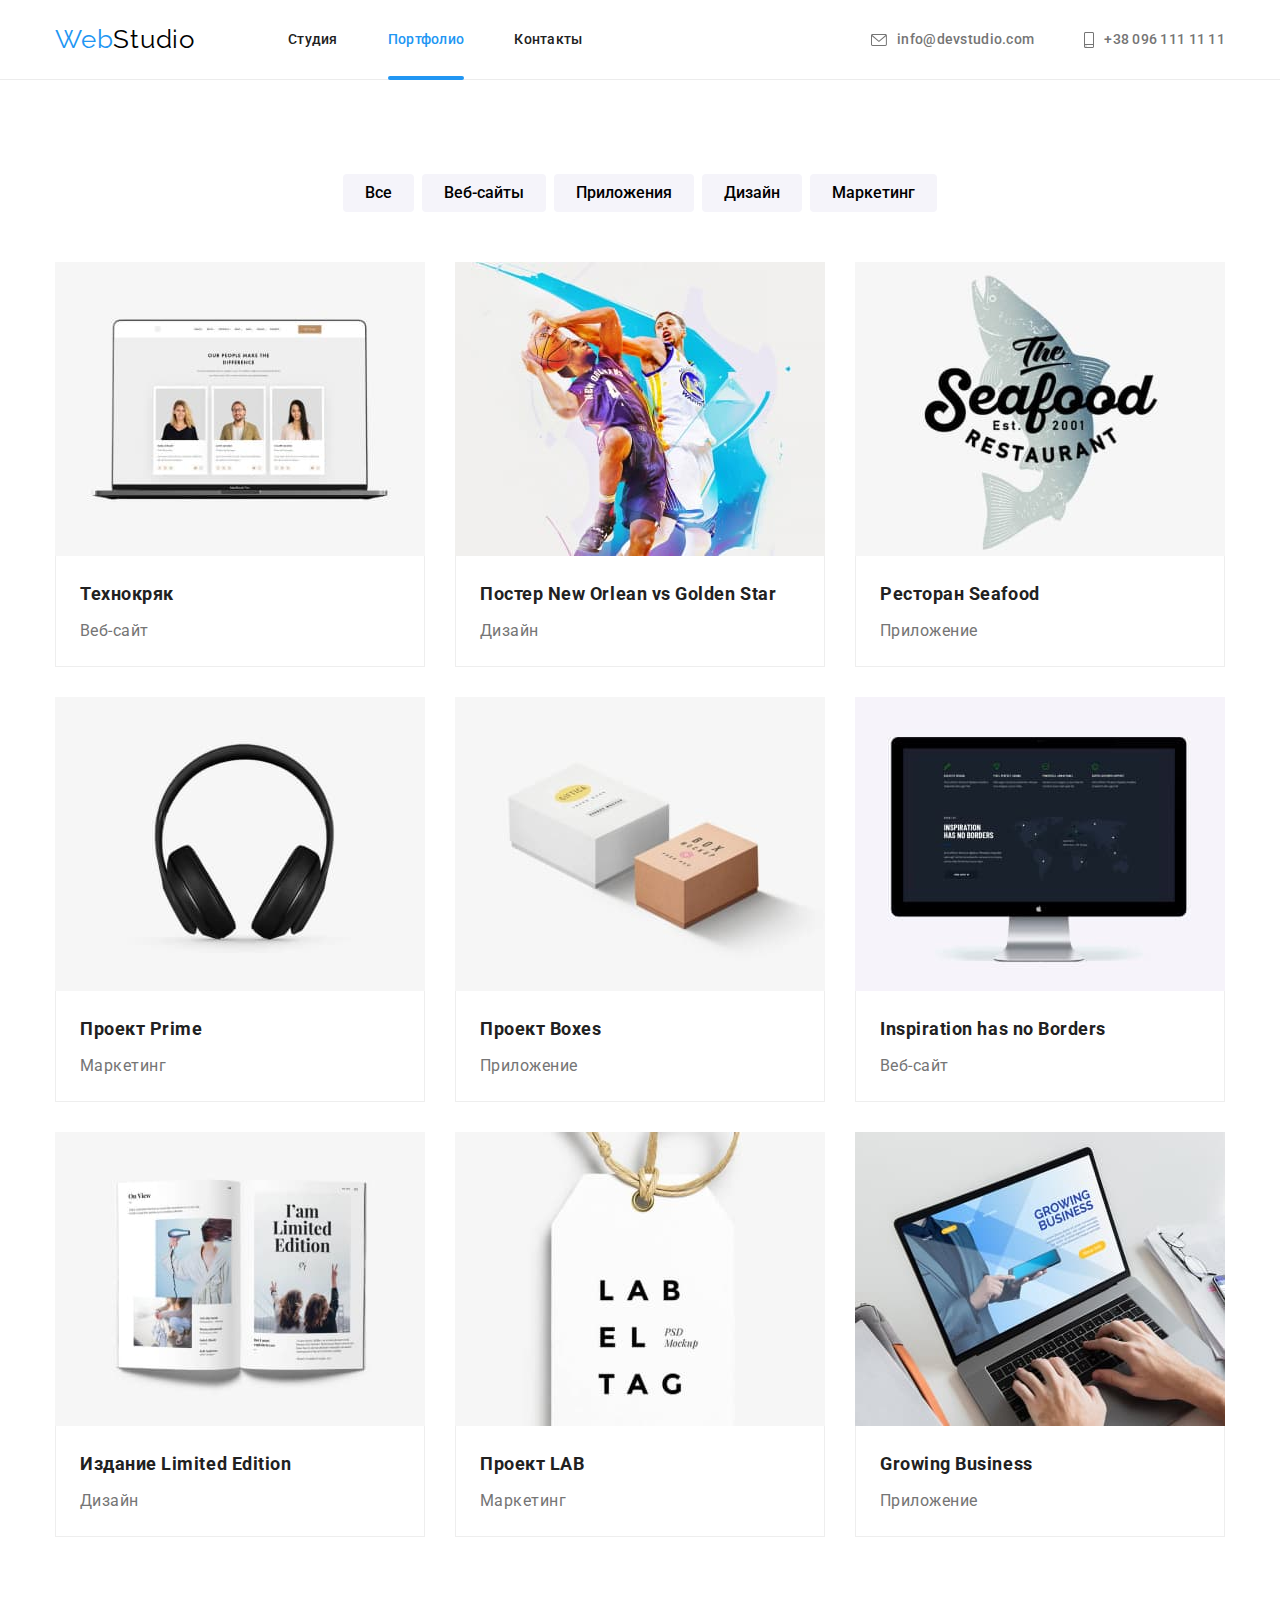
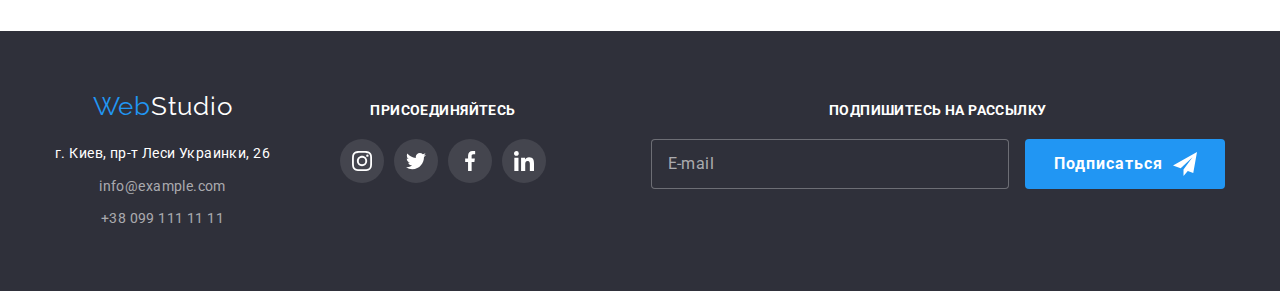
==== commit e99b1c2b: "done" ====
--- a/portfolio.html
+++ b/portfolio.html
@@ -123,14 +123,35 @@
           </ul>
           <ul class="gallery">
             <li class="gallery__item">
-              <a href="" class="gallery__link">
-                <div class="gallery__card-thumb">
-                  <img
-                    src="./images/gallery/img.jpg"
-                    alt="Открытый лептоп"
-                    width="370"
-                    height="294"
-                  />
+              <a href="#" class="gallery__link">
+                <div class="gallery__card-thumb">
+                  <picture>
+                    <source
+                      media="(max-width: 767px)"
+                      srcset="
+                        ./images/mob/img-1.jpg    1x,
+                        ./images/mob/img-1@2x.jpg 2x,
+                        ./images/mob/img@3x-1.jpg 3x
+                      "
+                    />
+                    <source
+                      media="(max-width: 1199px)"
+                      srcset="
+                        ./images/tablet/img-1.jpg    1x,
+                        ./images/tablet/img@2x-1.jpg 2x,
+                        ./images/tablet/img@3x-1.jpg 3x
+                      "
+                    />
+                    <source
+                      media="(min-width: 1200px)"
+                      srcset="
+                        ./images/desktop/img-1.jpg    1x,
+                        ./images/desktop/img@2x-1.jpg 2x,
+                        ./images/desktop/img@3x-1.jpg 3x
+                      "
+                    />
+                    <img src="#" alt="Открытый лептоп" />
+                  </picture>
                   <p class="gallery__overlay">
                     Технокряк это современная площадка распространения коронавируса. Компании
                     используют эту платформу для цифрового шпионажа и атак на защищённые сервера
@@ -145,14 +166,35 @@
             </li>
 
             <li class="gallery__item">
-              <a href="" class="gallery__link">
-                <div class="gallery__card-thumb">
-                  <img
-                    src="./images/gallery/img-1.jpg"
-                    alt="Баскетболисты"
-                    width="370"
-                    height="294"
-                  />
+              <a href="#" class="gallery__link">
+                <div class="gallery__card-thumb">
+                  <picture>
+                    <source
+                      media="(max-width: 767px)"
+                      srcset="
+                        ./images/mob/img-2.jpg    1x,
+                        ./images/mob/img-2@2x.jpg 2x,
+                        ./images/mob/img@3x.jpg   3x
+                      "
+                    />
+                    <source
+                      media="(max-width: 1199px)"
+                      srcset="
+                        ./images/tablet/img-2.jpg    1x,
+                        ./images/tablet/img@2x-2.jpg 2x,
+                        ./images/tablet/img@3x-2.jpg 3x
+                      "
+                    />
+                    <source
+                      media="(min-width: 1200px)"
+                      srcset="
+                        ./images/desktop/img-2.jpg    1x,
+                        ./images/desktop/img@2x-2.jpg 2x,
+                        ./images/desktop/img@3x-2.jpg 3x
+                      "
+                    />
+                    <img src="#" alt="Баскетболисты" />
+                  </picture>
                   <p class="gallery__overlay">
                     Технокряк это современная площадка распространения коронавируса. Компании
                     используют эту платформу для цифрового шпионажа и атак на защищённые сервера
@@ -167,14 +209,35 @@
             </li>
 
             <li class="gallery__item">
-              <a href="" class="gallery__link">
-                <div class="gallery__card-thumb">
-                  <img
-                    src="./images/gallery/img-2.jpg"
-                    alt="Лого ресторана"
-                    width="370"
-                    height="294"
-                  />
+              <a href="#" class="gallery__link">
+                <div class="gallery__card-thumb">
+                  <picture>
+                    <source
+                      media="(max-width: 767px)"
+                      srcset="
+                        ./images/mob/img-3.jpg    1x,
+                        ./images/mob/img-3@2x.jpg 2x,
+                        ./images/mob/img@3x-3.jpg 3x
+                      "
+                    />
+                    <source
+                      media="(max-width: 1199px)"
+                      srcset="
+                        ./images/tablet/img-3.jpg    1x,
+                        ./images/tablet/img@2x-3.jpg 2x,
+                        ./images/tablet/img@3x-3.jpg 3x
+                      "
+                    />
+                    <source
+                      media="(min-width: 1200px)"
+                      srcset="
+                        ./images/desktop/img-3.jpg    1x,
+                        ./images/desktop/img@2x-3.jpg 2x,
+                        ./images/desktop/img@3x-3.jpg 3x
+                      "
+                    />
+                    <img src="#" alt="Лого ресторана" />
+                  </picture>
                   <p class="gallery__overlay">
                     Технокряк это современная площадка распространения коронавируса. Компании
                     используют эту платформу для цифрового шпионажа и атак на защищённые сервера
@@ -189,9 +252,32 @@
             </li>
 
             <li class="gallery__item">
-              <a href="" class="gallery__link">
-                <div class="gallery__card-thumb">
-                  <img src="./images/gallery/img-3.jpg" alt="Наушники" width="370" height="294" />
+              <a href="#" class="gallery__link">
+                <div class="gallery__card-thumb">
+                  <picture>
+                    <source
+                      media="(max-width: 767px)"
+                      srcset="
+                        ./images/mob/img-4.jpg    1x,
+                        ./images/mob/img-4@2x.jpg 2x,
+                        ./images/mob/img@3x-4.jpg 3x
+                      " />
+                    <source
+                      media="(max-width: 1199px)"
+                      srcset="
+                        ./images/tablet/img-4.jpg    1x,
+                        ./images/tablet/img@2x-4.jpg 2x,
+                        ./images/tablet/img@3x-4.jpg 3x
+                      " />
+                    <source
+                      media="(min-width: 1200px)"
+                      srcset="
+                        ./images/desktop/img-4.jpg    1x,
+                        ./images/desktop/img@2x-4.jpg 2x,
+                        ./images/desktop/img@3x-4.jpg 3x
+                      " />
+                    <img src="#" alt="Наушники"
+                  /></picture>
                   <p class="gallery__overlay">
                     Технокряк это современная площадка распространения коронавируса. Компании
                     используют эту платформу для цифрового шпионажа и атак на защищённые сервера
@@ -206,9 +292,32 @@
             </li>
 
             <li class="gallery__item">
-              <a href="" class="gallery__link">
-                <div class="gallery__card-thumb">
-                  <img src="./images/gallery/img-4.jpg" alt="Коробки" width="370" height="294" />
+              <a href="#" class="gallery__link">
+                <div class="gallery__card-thumb">
+                  <picture>
+                    <source
+                      media="(max-width: 767px)"
+                      srcset="
+                        ./images/mob/img-5.jpg    1x,
+                        ./images/mob/img-5@2x.jpg 2x,
+                        ./images/mob/img@3x-5.jpg 3x
+                      " />
+                    <source
+                      media="(max-width: 1199px)"
+                      srcset="
+                        ./images/tablet/img-5.jpg    1x,
+                        ./images/tablet/img@2x-5.jpg 2x,
+                        ./images/tablet/img@3x-5.jpg 3x
+                      " />
+                    <source
+                      media="(min-width: 1200px)"
+                      srcset="
+                        ./images/desktop/img-5.jpg    1x,
+                        ./images/desktop/img@2x-5.jpg 2x,
+                        ./images/desktop/img@3x-5.jpg 3x
+                      " />
+                    <img src="#" alt="Коробки"
+                  /></picture>
                   <p class="gallery__overlay">
                     Технокряк это современная площадка распространения коронавируса. Компании
                     используют эту платформу для цифрового шпионажа и атак на защищённые сервера
@@ -223,9 +332,32 @@
             </li>
 
             <li class="gallery__item">
-              <a href="" class="gallery__link">
-                <div class="gallery__card-thumb">
-                  <img src="./images/gallery/img-5.jpg" alt="Монитор" width="370" height="294" />
+              <a href="#" class="gallery__link">
+                <div class="gallery__card-thumb">
+                  <picture
+                    ><source
+                      media="(max-width: 767px)"
+                      srcset="
+                        ./images/mob/img-6.jpg    1x,
+                        ./images/mob/img-6@2x.jpg 2x,
+                        ./images/mob/img@3x-6.jpg 3x
+                      " />
+                    <source
+                      media="(max-width: 1199px)"
+                      srcset="
+                        ./images/tablet/img-6.jpg    1x,
+                        ./images/tablet/img@2x-6.jpg 2x,
+                        ./images/tablet/img@3x-6.jpg 3x
+                      " />
+                    <source
+                      media="(min-width: 1200px)"
+                      srcset="
+                        ./images/desktop/img-6.jpg    1x,
+                        ./images/desktop/img@2x-6.jpg 2x,
+                        ./images/desktop/img@3x-6.jpg 3x
+                      " />
+                    <img src="#" alt="Монитор"
+                  /></picture>
                   <p class="gallery__overlay">
                     Технокряк это современная площадка распространения коронавируса. Компании
                     используют эту платформу для цифрового шпионажа и атак на защищённые сервера
@@ -240,9 +372,32 @@
             </li>
 
             <li class="gallery__item">
-              <a href="" class="gallery__link">
-                <div class="gallery__card-thumb">
-                  <img src="./images/gallery/img-6.jpg" alt="Книга" width="370" height="294" />
+              <a href="#" class="gallery__link">
+                <div class="gallery__card-thumb">
+                  <picture>
+                    <source
+                      media="(max-width: 767px)"
+                      srcset="
+                        ./images/mob/img-7.jpg    1x,
+                        ./images/mob/img-7@2x.jpg 2x,
+                        ./images/mob/img@3x-7.jpg 3x
+                      " />
+                    <source
+                      media="(max-width: 1199px)"
+                      srcset="
+                        ./images/tablet/img-7.jpg    1x,
+                        ./images/tablet/img@2x-7.jpg 2x,
+                        ./images/tablet/img@3x-7.jpg 3x
+                      " />
+                    <source
+                      media="(min-width: 1200px)"
+                      srcset="
+                        ./images/desktop/img-7.jpg    1x,
+                        ./images/desktop/img@2x-7.jpg 2x,
+                        ./images/desktop/img@3x-7.jpg 3x
+                      " />
+                    <img src="#" alt="Книга"
+                  /></picture>
                   <p class="gallery__overlay">
                     Технокряк это современная площадка распространения коронавируса. Компании
                     используют эту платформу для цифрового шпионажа и атак на защищённые сервера
@@ -259,9 +414,32 @@
             </li>
 
             <li class="gallery__item">
-              <a href="" class="gallery__link">
-                <div class="gallery__card-thumb">
-                  <img src="./images/gallery/img-7.jpg" alt="Ярлык" width="370" height="294" />
+              <a href="#" class="gallery__link">
+                <div class="gallery__card-thumb">
+                  <picture
+                    ><source
+                      media="(max-width: 767px)"
+                      srcset="
+                        ./images/mob/img-8.jpg    1x,
+                        ./images/mob/img-8@2x.jpg 2x,
+                        ./images/mob/img@3x-8.jpg 3x
+                      " />
+                    <source
+                      media="(max-width: 1199px)"
+                      srcset="
+                        ./images/tablet/img-8.jpg    1x,
+                        ./images/tablet/img@2x-8.jpg 2x,
+                        ./images/tablet/img@3x-8.jpg 3x
+                      " />
+                    <source
+                      media="(min-width: 1200px)"
+                      srcset="
+                        ./images/desktop/img-8.jpg    1x,
+                        ./images/desktop/img@2x-8.jpg 2x,
+                        ./images/desktop/img@3x-8.jpg 3x
+                      " />
+                    <img src="#" alt="Ярлык"
+                  /></picture>
                   <p class="gallery__overlay">
                     Технокряк это современная площадка распространения коронавируса. Компании
                     используют эту платформу для цифрового шпионажа и атак на защищённые сервера
@@ -276,14 +454,32 @@
             </li>
 
             <li class="gallery__item">
-              <a href="" class="gallery__link">
-                <div class="gallery__card-thumb">
-                  <img
-                    src="./images/gallery/img-8.jpg"
-                    alt="Человек работает за лептопом"
-                    width="370"
-                    height="294"
-                  />
+              <a href="#" class="gallery__link">
+                <div class="gallery__card-thumb">
+                  <picture>
+                    <source
+                      media="(max-width: 767px)"
+                      srcset="
+                        ./images/mob/img-9.jpg    1x,
+                        ./images/mob/img-9@2x.jpg 2x,
+                        ./images/mob/img@3x-9.jpg 3x
+                      " />
+                    <source
+                      media="(max-width: 1199px)"
+                      srcset="
+                        ./images/tablet/img-9.jpg    1x,
+                        ./images/tablet/img@2x-9.jpg 2x,
+                        ./images/tablet/img@3x-9.jpg 3x
+                      " />
+                    <source
+                      media="(min-width: 1200px)"
+                      srcset="
+                        ./images/desktop/img-9.jpg    1x,
+                        ./images/desktop/img@2x-9.jpg 2x,
+                        ./images/desktop/img@3x-9.jpg 3x
+                      " />
+                    <img src="#" alt="Человек работает за лептопом"
+                  /></picture>
                   <p class="gallery__overlay">
                     Технокряк это современная площадка распространения коронавируса. Компании
                     используют эту платформу для цифрового шпионажа и атак на защищённые сервера
--- a/css/main.min.css
+++ b/css/main.min.css
@@ -1,2 +1,2 @@
-:root{--primary-text-color: #212121;--secondary-text-color: #757575;--primary-background-color: #ffffff;--secondary-background-color: #f5f4fa;--primary-accent-color: #2196f3;--footer-contacts-color: rgba(255, 255, 255, 0.6);--footer-backgroung-color: #2f303a;--hero-button-hover-color: #188ce8;--gallery-cards-border-color: #eeeeee;--logo-secondary-color: #000000;--header-line-color: #ececec;--hero-gradient-start: rgba(47, 48, 58, 0.58);--hero-gradiet-end: rgba(47, 48, 58, 0.58);--normal-icon-color: #afb1b8;--footer-social-bg: rgba(255, 255, 255, 0.1);--transition-duration: 250ms;--transition-timing-function: cubic-bezier(0.4, 0, 0.2, 1)}.visually-hidden{position:absolute;width:1px;height:1px;margin:-1px;border:0;padding:0;white-space:nowrap;clip-path:inset(100%);clip:rect(0 0 0 0);overflow:hidden}h1,h2,h3,h4,h5,h6,p,ul{margin:0}img{display:block;max-width:100%;height:auto}body{font-family:'Roboto', 'Raleway', sans-serif;font-style:normal;color:var(--primary-text-color);letter-spacing:0.03em;background-color:var(--primary-background-color)}.section{padding-top:60px;padding-bottom:60px;margin-right:auto;margin-left:auto}@media screen and (min-width: 1200px){.section{max-width:1600px;padding-top:94px;padding-bottom:94px}}.container{width:100%;padding-left:15px;padding-right:15px;margin-right:auto;margin-left:auto}@media screen and (min-width: 480px){.container{width:480px}}@media screen and (min-width: 768px){.container{width:768px}}@media screen and (min-width: 1200px){.container{width:1200px}}@media (min-width: 1200px){.pad-bot{padding-bottom:47px}}@media (min-width: 1200px){.pad-top{padding-top:47px}}@media screen and (max-width: 767px){.mobile-menu{position:fixed;top:0;left:0;width:100vw;height:100vh;overflow:auto;background-color:var(--primary-background-color);opacity:0;visibility:hidden;pointer-events:none;transition:opacity 250ms linear, visibility 250ms linear, transform 250ms linear}.mobile-menu.is-open{opacity:1;visibility:visible;pointer-events:auto}.mobile-menu__container{position:relative;padding:48px 83px 48px 40px}.mobile-menu__btn{position:absolute;top:10px;right:15px;background-color:transparent;border:none;padding:0;display:inline-flex;cursor:pointer;transition:fill var(--transition-duration) var(--transition-timing-function)}.mobile-menu__btn:hover,.mobile-menu__btn:focus{fill:var(--primary-accent-color)}.mobile-nav{margin-bottom:302px}.mobile-nav,.mobile-contacts,.mobile-social{padding:0;list-style:none}.mobile-nav__link{font-weight:500;font-size:40px;line-height:1.18;letter-spacing:0.02em;text-decoration:none;color:var(--primary-text-color);transition:color var(--transition-duration) var(--transition-timing-function)}.mobile-nav__link:hover,.mobile-nav__link:focus{color:var(--primary-accent-color)}.mobile-nav__link.current{position:relative;color:var(--primary-accent-color)}.mobile-nav__item:not(:last-child){margin-bottom:32px}.mobile-contacts__item-tel{margin-bottom:32px}.mobile-contacts{margin-bottom:64px}.mobile-contacts__tel{font-weight:500;font-size:34px;line-height:1.18;letter-spacing:0.02em;text-decoration:none;color:var(--primary-accent-color)}.mobile-contacts__mail{font-weight:500;font-size:24px;line-height:1.17;letter-spacing:0.02em;text-decoration:none;color:var(--secondary-text-color)}.mobile-social{display:flex;justify-content:space-between;align-items:center;font-weight:500;font-size:18px;line-height:1.22;letter-spacing:0.02em}.mobile-social__item:not(:last-child){padding-right:10px;border-right:1px solid rgba(33,33,33,0.2)}.mobile-social__link{color:var(--primary-accent-color);text-decoration:none}}@media screen and (min-width: 768px){.mobile-menu{display:none}}.header{max-width:1600px;height:60px;display:flex;margin-left:auto;margin-right:auto;border-bottom:1px solid var(--header-line-color)}.header-wrapper{display:flex;align-items:center;justify-content:space-between}.header__mobile-menu-btn{background-color:transparent;border:none;padding:0;display:inline-flex;cursor:pointer;transition:fill var(--transition-duration) var(--transition-timing-function)}.header__mobile-menu-btn:hover,.header__mobile-menu-btn:focus{fill:var(--primary-accent-color)}@media screen and (min-width: 768px){.header{height:80px}.header-logo{margin-right:88px}.header__mobile-menu-btn{display:none}}@media screen and (min-width: 1200px){.header{max-width:1600px}.header-logo{margin-right:93px}}.nav__list{display:none;padding-left:0;list-style:none}@media screen and (min-width: 768px){.nav{display:flex;align-items:center;height:100%}.nav__list{display:flex}.nav__item:not(:last-child){margin-right:50px}}.nav__link{display:inline-block;padding:32px 0;font-weight:500;font-size:14px;line-height:1.14;letter-spacing:0.02em;text-decoration:none;color:inherit;transition:color var(--transition-duration) var(--transition-timing-function)}.nav__link:hover,.nav__link:focus{color:var(--primary-accent-color)}.nav__link.current{position:relative;color:var(--primary-accent-color)}.nav__link.current::after{content:'';position:absolute;bottom:-1px;width:100%;height:4px;display:block;border-radius:2px;background-color:var(--primary-accent-color)}.contacts{display:none}@media screen and (min-width: 768px){.contacts{display:block;font-weight:500;font-size:12px;line-height:1.17;letter-spacing:0.02em;margin-left:auto;padding-left:0;list-style:none}.contacts__item:not(:last-child){margin-bottom:10px}.contacts__link{display:flex;align-items:center;min-height:18px;text-decoration:none;color:var(--secondary-text-color);transition:color var(--transition-duration) var(--transition-timing-function)}.contacts__link:hover,.contacts__link:focus{color:var(--primary-accent-color)}.contacts__icon{margin-right:10px;fill:currentColor}}@media screen and (min-width: 1200px){.contacts{display:flex;font-size:14px;line-height:1.14}.contacts__item:not(:last-child){margin-bottom:0;margin-right:50px}}.logo{display:flex;height:100%;align-items:center;font-family:'Raleway', sans-serif;font-size:24px;line-height:1.17;color:var(--primary-accent-color);text-decoration:none;letter-spacing:0.03em}.logo__black{color:var(--logo-secondary-color)}.logo__white{color:var(--primary-background-color)}@media screen and (min-width: 1200px){.logo{font-size:26px;line-height:1.19}}.hero{max-width:1600px;margin-left:auto;margin-right:auto;padding-top:200px;padding-bottom:200px;text-align:center;color:var(--primary-background-color);background-color:var(--footer-backgroung-color);background-image:linear-gradient(to right, var(--hero-gradient-start), var(--hero-gradiet-end)),url(../images/herobgi.jpg);background-size:cover}.hero__wrapper{display:block;width:696px;margin:0 auto}.hero__title{margin-bottom:30px;font-weight:900;font-size:44px;line-height:1.36;text-transform:uppercase;letter-spacing:0.06em}.hero__button{padding:10px 32px;border-radius:4px;border:none;font-weight:700;line-height:1.87;color:var(--primary-background-color);letter-spacing:0.06em;background-color:var(--primary-accent-color);cursor:pointer;transition:background-color var(--transition-duration) var(--transition-timing-function),box-shadow var(--transition-duration) var(--transition-timing-function)}.hero__button:hover,.hero__button:focus{background-color:var(--hero-button-hover-color);box-shadow:0px 4px 4px rgba(0,0,0,0.15)}.features__wrapper{height:120px;display:flex;justify-content:center;align-items:center;margin-bottom:30px;border-radius:4px;background-color:var(--secondary-background-color)}.features__list{display:flex;list-style:none;padding-left:0}.features__item{min-width:270px;min-height:251px;flex-basis:calc((100% - 120px) / 4)}.features__item:not(:last-child){margin-right:30px}.features__subtitle{margin-bottom:10px;font-size:14px;line-height:1.14;text-transform:uppercase;letter-spacing:0.03em}.features__text{color:var(--secondary-text-color);font-size:14px;line-height:1.71;letter-spacing:0.03em}.occupations__header{margin-bottom:50px;text-align:center;font-size:36px;line-height:1.17}.occupations__list{display:flex;padding-left:0;list-style:none}.occupations__item{position:relative}.occupations__item:not(:last-child){margin-right:30px}.occupations__description{position:absolute;width:100%;padding:27px 0;color:var(--primary-background-color);font-size:14px;line-height:1.14;text-align:center;letter-spacing:0.03em;text-transform:uppercase;background-color:rgba(47,48,58,0.8);transform:translateY(-70px)}.team{background-color:var(--secondary-background-color)}.team__header{margin-bottom:50px;text-align:center;font-size:36px;line-height:1.17}.team__list{display:flex;padding-left:0;list-style:none}.team__item{min-width:270px;flex-basis:calc((100% - 120px) / 4);border-radius:0px 0px 4px 4px;background-color:var(--primary-background-color);box-shadow:0px 1px 3px rgba(0,0,0,0.12),0px 1px 1px rgba(0,0,0,0.14),0px 2px 1px rgba(0,0,0,0.2)}.team__item:not(:last-child){margin-right:30px}.team__member{margin-bottom:10px;text-align:center;font-weight:500;font-size:16px;line-height:1.18}.team__post{margin-bottom:16px;color:var(--secondary-text-color);font-weight:400;font-size:16px;line-height:1.18;text-align:center}.team__thumb{padding:30px 32px}.social__list{display:flex;padding:0;list-style:none}.social__item:not(:last-child){margin-right:10px}.social__link{width:44px;height:44px;display:flex;justify-content:center;align-items:center;border-radius:50%;outline:none;fill:var(--normal-icon-color);transition:background-color var(--transition-duration) var(--transition-timing-function),fill var(--transition-duration) var(--transition-timing-function)}.social__link:hover,.social__link:focus{fill:var(--primary-background-color);background-color:var(--primary-accent-color)}.clients__header{margin-bottom:50px;font-size:36px;letter-spacing:0.03em;line-height:1.17;text-align:center}.clients__list{display:flex;padding:0;list-style:none}.clients__item:not(:last-child){margin-right:30px}.clients__link{width:170px;height:92px;display:flex;justify-content:center;align-items:center;border:1px solid var(--normal-icon-color);border-radius:4px;outline:none;fill:var(--normal-icon-color);transition:fill var(--transition-duration) var(--transition-timing-function),border var(--transition-duration) var(--transition-timing-function)}.clients__link:hover,.clients__link:focus{fill:var(--primary-accent-color);border:1px solid var(--primary-accent-color)}.filter{display:flex;justify-content:center;padding-left:0;margin-bottom:50px;list-style:none}.filter__item:not(:last-child){margin-right:8px}.filter__button{padding:6px 22px;border:none;border-radius:4px;outline:none;font-weight:500;font-size:16px;line-height:1.62;background-color:var(--secondary-background-color);cursor:pointer;transition:color var(--transition-duration) var(--transition-timing-function),background-color var(--transition-duration) var(--transition-timing-function),box-shadow var(--transition-duration) var(--transition-timing-function)}.filter__button:hover,.filter__button:focus{color:var(--primary-background-color);background-color:var(--primary-accent-color);box-shadow:0px 3px 1px rgba(0,0,0,0.1),0px 1px 2px rgba(0,0,0,0.08),0px 2px 2px rgba(0,0,0,0.12)}.gallery{display:flex;flex-wrap:wrap;margin-bottom:-30px;margin-right:-30px;padding-left:0;list-style:none}.gallery__item{margin-bottom:30px;margin-right:30px;max-width:370px;flex-basis:calc((100% - 90px) / 3)}.gallery__item-header{margin-bottom:4px;font-size:18px;line-height:2;letter-spacing:0.03em}.gallery__item-text{font-size:16px;line-height:1.87;color:var(--secondary-text-color);letter-spacing:0.03em}.gallery__card-thumb{position:relative;overflow:hidden}.gallery__card-description{padding:20px 24px;border-right:1px solid var(--gallery-cards-border-color);border-bottom:1px solid var(--gallery-cards-border-color);border-left:1px solid var(--gallery-cards-border-color)}.gallery__link{display:block;color:inherit;text-decoration:none;outline:none;transition:box-shadow var(--transition-duration) var(--transition-timing-function)}.gallery__link:hover,.gallery__link:focus{box-shadow:0px 1px 1px rgba(0,0,0,0.12),0px 4px 4px rgba(0,0,0,0.06),1px 4px 6px rgba(0,0,0,0.16)}.gallery__overlay{position:absolute;top:0;left:0;width:100%;height:100%;padding:64px 24px;font-size:18px;line-height:1.56;letter-spacing:0.03em;color:var(--primary-background-color);background-color:rgba(33,150,243,0.9);transform:translateY(100%);transition:transform var(--transition-duration) var(--transition-timing-function)}.gallery__link:hover .gallery__overlay,.gallery__link:focus .gallery__overlay{transform:translateY(0)}.footer{max-width:1600px;margin-right:auto;margin-left:auto;padding-top:60px;padding-bottom:60px;letter-spacing:0.03em;background-color:var(--footer-backgroung-color)}.footer-content{display:flex;align-items:baseline}.address-container{margin-right:70px}.footer-logo{display:inline-block;margin-bottom:20px;margin-right:0}.address{font-style:normal;font-size:14px;line-height:1.71;color:var(--primary-background-color);letter-spacing:0.03em}.address__list{list-style:none;padding-left:0}.address__item:not(:last-child){margin-bottom:9px}.address__map{color:inherit;text-decoration:none;transition:color var(--transition-duration) var(--transition-timing-function)}.address__map:hover,.address__map:focus{color:var(--primary-accent-color)}.address__link{text-decoration:none;color:rgba(255,255,255,0.6);transition:color var(--transition-duration) var(--transition-timing-function)}.address__link:hover,.address__link:focus{color:var(--primary-accent-color)}.footer-social__header{margin-bottom:20px;color:var(--primary-background-color);text-transform:uppercase;font-weight:700;font-size:14px;line-height:1.14;letter-spacing:0.03em}.footer-social__list{display:flex;padding-left:0;list-style:none}.footer-social__item:not(:last-child){margin-right:10px}.footer-social__link{width:44px;height:44px;display:flex;justify-content:center;align-items:center;border-radius:50px;outline:none;fill:var(--primary-background-color);background-color:var(--footer-social-bg);transition:fill var(--transition-duration) var(--transition-timing-function),background-color var(--transition-duration) var(--transition-timing-function)}.footer-social__link:hover,.footer-social__link:focus{fill:var(--primary-background-color);background-color:var(--primary-accent-color)}.footer-form-wrapper{margin-left:auto}.subscribe__header{display:inline-block;margin-bottom:20px;color:var(--primary-background-color);text-transform:uppercase;font-weight:700;font-size:14px;line-height:1.14;letter-spacing:0.03em}.subscribe__wrapper{display:flex}.subscribe__input{width:358px;height:50px;padding:0 0 0 16px;margin-right:12px;border:1px solid rgba(255,255,255,0.3);border-radius:4px;color:var(--primary-background-color);background-color:var(--footer-backgroung-color);transition:filter var(--transition-duration) var(--transition-timing-function);cursor:pointer}.subscribe__input:focus{filter:drop-shadow(0px 4px 4px rgba(0,0,0,0.15))}.subscribe__input::placeholder{letter-spacing:0.03em;color:rgba(255,255,255,0.6)}.subscribe__button{position:relative;width:200px;height:50px;padding:0 0 0 29px;border:none;border-radius:4px;font-weight:700;font-size:16px;text-align:start;line-height:1.87;letter-spacing:0.06em;color:var(--primary-background-color);background-color:var(--primary-accent-color);cursor:pointer;transition:background-color var(--transition-duration) var(--transition-timing-function),box-shadow var(--transition-duration) var(--transition-timing-function)}.subscribe__button:hover,.subscribe__button:focus{background-color:var(--hero-button-hover-color);box-shadow:0px 4px 4px rgba(0,0,0,0.15)}.subscribe__icon{position:absolute;top:50%;right:28px;transform:translateY(-50%)}.backdrop{position:fixed;top:0;left:0;height:100vh;width:100vw;z-index:100;background-color:rgba(0,0,0,0.2);transition:opacity 250ms linear, visibility 250ms linear, transform 250ms linear;transform:scale(1)}.is-hidden{opacity:0;visibility:hidden;pointer-events:none;transform:scale(1.2)}.modal{position:absolute;top:50%;left:50%;transform:translate(-50%, -50%);width:528px;height:580px;padding:40px;border-radius:4px;background-color:var(--primary-background-color);box-shadow:0px 1px 3px rgba(0,0,0,0.12),0px 1px 1px rgba(0,0,0,0.14),0px 2px 1px rgba(0,0,0,0.2)}.modal__close-btn{position:absolute;top:8px;right:8px;width:30px;height:30px;padding:0;border:1px solid rgba(0,0,0,0.1);border-radius:50%;background-color:transparent;cursor:pointer;transition:fill var(--transition-duration) var(--transition-timing-function)}.modal__close-btn:hover,.modal__close-btn:focus{fill:var(--primary-accent-color)}.modal-form__header{margin-bottom:12px;font-weight:700;font-size:20px;line-height:1.15;text-align:center;letter-spacing:0.03em}.modal-form__wrapper{margin-bottom:10px}.modal-form__feedback-wrapper{margin-bottom:20px}.modal-form__label{display:block;margin-bottom:4px;font-size:12px;line-height:1.16;letter-spacing:0.01em;color:var(--secondary-text-color)}.modal-form__input-wrapper{position:relative;display:block}.modal-form__input{padding:0 0 0 42px;width:100%;height:40px;border:1px solid rgba(33,33,33,0.2);border-radius:4px;outline:none;transition:border-color var(--transition-duration) var(--transition-timing-function);cursor:pointer}.modal-form__input:focus{border-color:var(--primary-accent-color)}.modal-form__icon{position:absolute;top:50%;left:12px;transform:translateY(-50%);transition:fill var(--transition-duration) var(--transition-timing-function)}.modal-form__input:focus+.modal-form__icon{fill:var(--primary-accent-color)}.modal-form__feedback{resize:none;display:block;padding:12px 16px;width:100%;height:120px;border:1px solid rgba(33,33,33,0.2);border-radius:4px;outline:none;transition:border-color var(--transition-duration) var(--transition-timing-function);cursor:pointer}.modal-form__feedback:focus{border-color:var(--primary-accent-color)}.modal-form__feedback::placeholder{font-size:12px;line-height:1.16;letter-spacing:0.01em;color:rgba(117,117,117,0.5)}.modal-form__policy{position:relative;display:flex;align-items:center;justify-content:center;margin-bottom:30px;font-size:14px;line-height:1.71;letter-spacing:0.03em;color:var(--secondary-text-color)}.modal-form__policy-label{display:flex;align-items:center;user-select:none;-moz-user-select:none;-ms-user-select:none;-o-user-select:none;-webkit-user-select:none}.modal-form__policy-label::before{content:'';display:inline-block;margin-right:8px;width:16px;height:15px;border:2px solid #000000;border-radius:2px;cursor:pointer}.modal-form__checkbox:checked+.modal-form__policy-label::before{background-color:var(--primary-accent-color);background-image:url(../images/icon-check.svg);background-size:contain;background-origin:border-box;border-color:var(--primary-accent-color)}.modal-form__checkbox:focus+.modal-form__policy-label::before{box-shadow:0px 0px 0px 2px rgba(0,0,0,0.75)}.modal-form__policy-link{color:var(--primary-accent-color)}.modal-form__button{width:200px;height:50px;display:block;margin:0 auto;padding:0;border:none;border-radius:4px;font-weight:700;font-size:16px;text-align:center;line-height:1.87;letter-spacing:0.06em;color:var(--primary-background-color);background-color:var(--primary-accent-color);cursor:pointer;transition:background-color var(--transition-duration) var(--transition-timing-function),box-shadow var(--transition-duration) var(--transition-timing-function)}.modal-form__button:hover,.modal-form__button:focus{background-color:var(--hero-button-hover-color);box-shadow:0px 4px 4px rgba(0,0,0,0.15)}
+:root{--primary-text-color: #212121;--secondary-text-color: #757575;--primary-background-color: #ffffff;--secondary-background-color: #f5f4fa;--primary-accent-color: #2196f3;--footer-contacts-color: rgba(255, 255, 255, 0.6);--footer-backgroung-color: #2f303a;--hero-button-hover-color: #188ce8;--gallery-cards-border-color: #eeeeee;--logo-secondary-color: #000000;--header-line-color: #ececec;--hero-gradient-start: rgba(47, 48, 58, 0.58);--hero-gradiet-end: rgba(47, 48, 58, 0.58);--normal-icon-color: #afb1b8;--footer-social-bg: rgba(255, 255, 255, 0.1);--transition-duration: 250ms;--transition-timing-function: cubic-bezier(0.4, 0, 0.2, 1)}.visually-hidden{position:absolute;width:1px;height:1px;margin:-1px;border:0;padding:0;white-space:nowrap;clip-path:inset(100%);clip:rect(0 0 0 0);overflow:hidden}h1,h2,h3,h4,h5,h6,p,ul{margin:0}img{display:block;max-width:100%;height:auto}body{font-family:'Roboto', 'Raleway', sans-serif;font-style:normal;color:var(--primary-text-color);letter-spacing:0.03em;background-color:var(--primary-background-color)}.section{padding-top:60px;padding-bottom:60px;margin-right:auto;margin-left:auto}@media screen and (min-width: 1200px){.section{max-width:1600px;padding-top:94px;padding-bottom:94px}}.container{width:100%;padding-left:15px;padding-right:15px;margin-right:auto;margin-left:auto}@media screen and (min-width: 480px){.container{width:480px}}@media screen and (min-width: 768px){.container{width:768px}}@media screen and (min-width: 1200px){.container{width:1200px}}@media (min-width: 1200px){.pad-bot{padding-bottom:47px}}@media (min-width: 1200px){.pad-top{padding-top:47px}}@media screen and (max-width: 767px){.mobile-menu{position:fixed;top:0;left:0;width:100vw;height:100vh;overflow:auto;z-index:15;background-color:var(--primary-background-color);opacity:0;visibility:hidden;pointer-events:none;transition:opacity 250ms linear, visibility 250ms linear, transform 250ms linear}.mobile-menu.is-open{opacity:1;visibility:visible;pointer-events:auto}.mobile-menu__container{position:relative;padding:48px 83px 48px 40px}.mobile-menu__btn{position:absolute;top:10px;right:15px;background-color:transparent;border:none;padding:0;display:inline-flex;cursor:pointer;transition:fill var(--transition-duration) var(--transition-timing-function)}.mobile-menu__btn:hover,.mobile-menu__btn:focus{fill:var(--primary-accent-color)}.mobile-nav{margin-bottom:302px}.mobile-nav,.mobile-contacts,.mobile-social{padding:0;list-style:none}.mobile-nav__link{font-weight:500;font-size:40px;line-height:1.18;letter-spacing:0.02em;text-decoration:none;color:var(--primary-text-color);transition:color var(--transition-duration) var(--transition-timing-function)}.mobile-nav__link:hover,.mobile-nav__link:focus{color:var(--primary-accent-color)}.mobile-nav__link.current{position:relative;color:var(--primary-accent-color)}.mobile-nav__item:not(:last-child){margin-bottom:32px}.mobile-contacts__item-tel{margin-bottom:32px}.mobile-contacts{margin-bottom:64px}.mobile-contacts__tel{font-weight:500;font-size:34px;line-height:1.18;letter-spacing:0.02em;text-decoration:none;color:var(--primary-accent-color)}.mobile-contacts__mail{font-weight:500;font-size:24px;line-height:1.17;letter-spacing:0.02em;text-decoration:none;color:var(--secondary-text-color)}.mobile-social{display:flex;justify-content:space-between;align-items:center;font-weight:500;font-size:18px;line-height:1.22;letter-spacing:0.02em}.mobile-social__item:not(:last-child){padding-right:10px;border-right:1px solid rgba(33,33,33,0.2)}.mobile-social__link{color:var(--primary-accent-color);text-decoration:none}}@media screen and (min-width: 768px){.mobile-menu{display:none}}.header{max-width:1600px;height:60px;display:flex;margin-left:auto;margin-right:auto;border-bottom:1px solid var(--header-line-color)}.header-wrapper{display:flex;align-items:center;justify-content:space-between}.header__mobile-menu-btn{background-color:transparent;border:none;padding:0;display:inline-flex;cursor:pointer;transition:fill var(--transition-duration) var(--transition-timing-function)}.header__mobile-menu-btn:hover,.header__mobile-menu-btn:focus{fill:var(--primary-accent-color)}@media screen and (min-width: 768px){.header{height:80px}.header-logo{margin-right:88px}.header__mobile-menu-btn{display:none}}@media screen and (min-width: 1200px){.header{max-width:1600px}.header-logo{margin-right:93px}}.nav__list{display:none;padding-left:0;list-style:none}@media screen and (min-width: 768px){.nav{display:flex;align-items:center;height:100%}.nav__list{display:flex}.nav__item:not(:last-child){margin-right:50px}}.nav__link{display:inline-block;padding:32px 0;font-weight:500;font-size:14px;line-height:1.14;letter-spacing:0.02em;text-decoration:none;color:inherit;transition:color var(--transition-duration) var(--transition-timing-function)}.nav__link:hover,.nav__link:focus{color:var(--primary-accent-color)}.nav__link.current{position:relative;color:var(--primary-accent-color)}.nav__link.current::after{content:'';position:absolute;bottom:-1px;width:100%;height:4px;display:block;border-radius:2px;background-color:var(--primary-accent-color)}.contacts{display:none}@media screen and (min-width: 768px){.contacts{display:block;font-weight:500;font-size:12px;line-height:1.17;letter-spacing:0.02em;margin-left:auto;padding-left:0;list-style:none}.contacts__item:not(:last-child){margin-bottom:10px}.contacts__link{display:flex;align-items:center;min-height:18px;text-decoration:none;color:var(--secondary-text-color);transition:color var(--transition-duration) var(--transition-timing-function)}.contacts__link:hover,.contacts__link:focus{color:var(--primary-accent-color)}.contacts__icon{margin-right:10px;fill:currentColor}}@media screen and (min-width: 1200px){.contacts{display:flex;font-size:14px;line-height:1.14}.contacts__item:not(:last-child){margin-bottom:0;margin-right:50px}}.logo{display:flex;height:100%;align-items:center;font-family:'Raleway', sans-serif;font-size:24px;line-height:1.17;color:var(--primary-accent-color);text-decoration:none;letter-spacing:0.03em}.logo__black{color:var(--logo-secondary-color)}.logo__white{color:var(--primary-background-color)}@media screen and (min-width: 1200px){.logo{font-size:26px;line-height:1.19}}.hero{max-width:767px;margin-left:auto;margin-right:auto;padding-top:118px;padding-bottom:118px;text-align:center;color:var(--primary-background-color);background-color:var(--footer-backgroung-color);background-image:linear-gradient(to right, var(--hero-gradient-start), var(--hero-gradiet-end)),url(../images/mob/herobgi.jpg);background-size:cover}.hero__title{max-width:360px;margin:0 auto 30px;font-weight:900;font-size:26px;line-height:1.62;text-transform:uppercase;letter-spacing:0.06em}.hero__button{padding:10px 32px;border-radius:4px;border:none;font-weight:700;line-height:1.87;color:var(--primary-background-color);letter-spacing:0.06em;background-color:var(--primary-accent-color);cursor:pointer;transition:background-color var(--transition-duration) var(--transition-timing-function),box-shadow var(--transition-duration) var(--transition-timing-function)}.hero__button:hover,.hero__button:focus{background-color:var(--hero-button-hover-color);box-shadow:0px 4px 4px rgba(0,0,0,0.15)}@media (min-device-pixel-ratio: 2), (min-resolution: 192dpi), (min-resolution: 2dppx){.hero{background-image:linear-gradient(to right, var(--hero-gradient-start), var(--hero-gradiet-end)),url(../images/mob/herobgi@2x.jpg)}}@media (min-device-pixel-ratio: 3), (min-resolution: 288dpi), (min-resolution: 3dppx){.hero{background-image:linear-gradient(to right, var(--hero-gradient-start), var(--hero-gradiet-end)),url(../images/mob/herobgi@3x.jpg)}}@media screen and (min-width: 768px){.hero{max-width:1199px;background-image:linear-gradient(to right, var(--hero-gradient-start), var(--hero-gradiet-end)),url(../images/tablet/bgi.jpg)}}@media screen and (min-width: 768px) and (min-device-pixel-ratio: 2), screen and (min-width: 768px) and (min-resolution: 192dpi), screen and (min-width: 768px) and (min-resolution: 2dppx){.hero{background-image:linear-gradient(to right, var(--hero-gradient-start), var(--hero-gradiet-end)),url(/images/tablet/bgi@2x.jpg)}}@media screen and (min-width: 768px) and (min-device-pixel-ratio: 3), screen and (min-width: 768px) and (min-resolution: 288dpi), screen and (min-width: 768px) and (min-resolution: 3dppx){.hero{background-image:linear-gradient(to right, var(--hero-gradient-start), var(--hero-gradiet-end)),url(../images/tablet/bgi-@3x.jpg)}}@media screen and (min-width: 1200px){.hero{max-width:1600px;padding-top:200px;padding-bottom:200px;background-image:linear-gradient(to right, var(--hero-gradient-start), var(--hero-gradiet-end)),url(../images/desktop/bgi.jpg)}.hero__title{font-size:44px;line-height:1.36;max-width:696px;margin:0 auto 30px}}@media screen and (min-width: 1200px) and (min-device-pixel-ratio: 2), screen and (min-width: 1200px) and (min-resolution: 192dpi), screen and (min-width: 1200px) and (min-resolution: 2dppx){.hero{background-image:linear-gradient(to right, var(--hero-gradient-start), var(--hero-gradiet-end)),url(../images/desktop/bgi@2x.jpg)}}@media screen and (min-width: 1200px) and (min-device-pixel-ratio: 3), screen and (min-width: 1200px) and (min-resolution: 288dpi), screen and (min-width: 1200px) and (min-resolution: 3dppx){.hero{background-image:linear-gradient(to right, var(--hero-gradient-start), var(--hero-gradiet-end)),url(../images/desktop/bgi@3x.jpg)}}.features__wrapper{height:120px;display:flex;justify-content:center;align-items:center;margin-bottom:30px;border-radius:4px;background-color:var(--secondary-background-color)}.features__list{list-style:none;padding-left:0}@media screen and (max-width: 767px){.features__item:not(:last-child){margin-bottom:30px}}.features__subtitle{margin-bottom:10px;text-align:center;font-size:14px;line-height:1.14;text-transform:uppercase;letter-spacing:0.03em}.features__text{color:var(--secondary-text-color);font-size:14px;line-height:1.71;letter-spacing:0.03em}@media screen and (min-width: 768px) and (max-width: 1199px){.features__list{display:flex;flex-wrap:wrap;margin:-15px}.features__item{min-width:354px;min-height:251px;flex-basis:calc((100% - 60px) / 2);margin:15px}}@media screen and (min-width: 1200px){.features__list{display:flex}.features__item{min-width:270px;min-height:251px;flex-basis:calc((100% - 120px) / 4)}.features__item:not(:last-child){margin-right:30px}}@media screen and (max-width: 1199px){.occupations{display:none}}@media screen and (min-width: 1200px){.occupations__header{margin-bottom:50px;text-align:center;font-size:36px;line-height:1.17}.occupations__list{display:flex;padding-left:0;list-style:none}.occupations__item{position:relative}.occupations__item:not(:last-child){margin-right:30px}.occupations__description{position:absolute;width:100%;padding:27px 0;color:var(--primary-background-color);font-size:14px;line-height:1.14;text-align:center;letter-spacing:0.03em;text-transform:uppercase;background-color:rgba(47,48,58,0.8);transform:translateY(-70px)}}.team{background-color:var(--secondary-background-color)}.team__header{margin-bottom:30px;text-align:center;font-size:28px;line-height:1.18}.team__list{padding-left:0;list-style:none}.team__item{border-radius:0px 0px 4px 4px;background-color:var(--primary-background-color);box-shadow:0px 1px 3px rgba(0,0,0,0.12),0px 1px 1px rgba(0,0,0,0.14),0px 2px 1px rgba(0,0,0,0.2)}.team__member{margin-bottom:10px;text-align:center;font-weight:500;font-size:16px;line-height:1.18}.team__post{margin-bottom:16px;color:var(--secondary-text-color);font-weight:400;font-size:16px;line-height:1.18;text-align:center}.team__thumb{padding:30px 0 24px}@media screen and (max-width: 767px){.team .team__item:not(:last-child){margin-bottom:30px}}@media screen and (min-width: 768px){.team__list{display:flex;flex-wrap:wrap;padding-left:0;margin:-15px;list-style:none}.team__item{margin:15px}.team__thumb{padding:30px 0}}@media screen and (min-width: 1200px){.team__header{margin-bottom:50px;font-size:36px;line-height:1.17}.team__item{min-width:270px;flex-basis:calc((100% - 120px) / 4)}}.social__list{display:flex;justify-content:center;padding:0;list-style:none}.social__item:not(:last-child){margin-right:10px}.social__link{width:44px;height:44px;display:flex;justify-content:center;align-items:center;border-radius:50%;outline:none;fill:var(--normal-icon-color);transition:background-color var(--transition-duration) var(--transition-timing-function),fill var(--transition-duration) var(--transition-timing-function)}.social__link:hover,.social__link:focus{fill:var(--primary-background-color);background-color:var(--primary-accent-color)}.clients__header{margin-bottom:30px;font-size:36px;line-height:1.17;letter-spacing:0.03em;text-align:center}.clients__list{display:flex;flex-wrap:wrap;margin:-15px;padding:0;list-style:none}.clients__item{height:92px;display:flex;margin:15px}@media screen and (max-width: 767px){.clients__item{flex-basis:calc((100% - 60px) / 2)}}@media screen and (min-width: 768px){.clients__item{flex-basis:calc((100% - 90px) / 3)}}@media screen and (min-width: 1200px){.clients__header{margin-bottom:50px;font-size:28px;line-height:1.18}.clients__item{flex-basis:calc((100% - 180px) / 6)}.clients__item__:not(:last-child){margin-right:30px}}.clients__link{height:100%;width:100%;display:flex;justify-content:center;align-items:center;border:1px solid var(--normal-icon-color);border-radius:4px;outline:none;fill:var(--normal-icon-color);transition:fill var(--transition-duration) var(--transition-timing-function),border var(--transition-duration) var(--transition-timing-function)}.clients__link:hover,.clients__link:focus{fill:var(--primary-accent-color);border:1px solid var(--primary-accent-color)}.filter{display:flex;flex-wrap:wrap;margin-bottom:40px;padding-left:0;list-style:none}.filter__item:not(:last-child){margin-right:8px}.filter__button{padding:6px 22px;border:none;border-radius:4px;outline:none;font-weight:500;font-size:16px;line-height:1.62;background-color:var(--secondary-background-color);cursor:pointer;transition:color var(--transition-duration) var(--transition-timing-function),background-color var(--transition-duration) var(--transition-timing-function),box-shadow var(--transition-duration) var(--transition-timing-function)}.filter__button:hover,.filter__button:focus{color:var(--primary-background-color);background-color:var(--primary-accent-color);box-shadow:0px 3px 1px rgba(0,0,0,0.1),0px 1px 2px rgba(0,0,0,0.08),0px 2px 2px rgba(0,0,0,0.12)}@media screen and (max-width: 767px){.filter__item:nth-child(-n+3){margin-bottom:15px}}@media screen and (min-width: 768px){.filter{margin-bottom:30px;justify-content:center}}@media screen and (min-width: 1200px){.filter{margin-bottom:50px}}.gallery{padding-left:0;list-style:none;margin:-15px}.gallery__item{margin:15px}.gallery__item-header{margin-bottom:4px;font-size:18px;line-height:2;letter-spacing:0.03em}.gallery__item-text{font-size:16px;line-height:1.87;color:var(--secondary-text-color);letter-spacing:0.03em}.gallery__card-thumb{position:relative;overflow:hidden}.gallery__card-description{padding:20px 24px;border-right:1px solid var(--gallery-cards-border-color);border-bottom:1px solid var(--gallery-cards-border-color);border-left:1px solid var(--gallery-cards-border-color)}@media screen and (min-width: 768px){.gallery{display:flex;flex-wrap:wrap}.gallery__item{max-width:370px;flex-basis:calc((100% - 60px) / 2)}}.gallery__link{display:block;color:inherit;text-decoration:none;outline:none;transition:box-shadow var(--transition-duration) var(--transition-timing-function)}.gallery__link:hover,.gallery__link:focus{box-shadow:0px 1px 1px rgba(0,0,0,0.12),0px 4px 4px rgba(0,0,0,0.06),1px 4px 6px rgba(0,0,0,0.16)}.gallery__overlay{position:absolute;top:0;left:0;width:100%;height:100%;padding:64px 24px;font-size:18px;line-height:1.56;letter-spacing:0.03em;color:var(--primary-background-color);background-color:rgba(33,150,243,0.9);transform:translateY(100%);transition:transform var(--transition-duration) var(--transition-timing-function)}.gallery__link:hover .gallery__overlay,.gallery__link:focus .gallery__overlay{transform:translateY(0)}.footer{max-width:1600px;margin-right:auto;margin-left:auto;padding-top:60px;padding-bottom:60px;letter-spacing:0.03em;background-color:var(--footer-backgroung-color)}.footer-content{align-items:baseline;text-align:center}.footer-logo{display:inline-block;margin-bottom:20px;margin-right:0}@media screen and (max-width: 1199px){.address-container,.footer-social-container{display:block;text-align:center;margin-bottom:60px}.footer-social-container{display:inline-block}}@media screen and (min-width: 768px){.footer-content{display:flex;flex-wrap:wrap;justify-content:space-around}.footer-social-container{margin-bottom:0}}@media screen and (min-width: 1200px){.footer-content{display:flex}.footer-form-wrapper{margin-left:auto}.address-container{margin-right:70px}}.address{font-style:normal;font-size:14px;line-height:1.71;color:var(--primary-background-color);letter-spacing:0.03em}.address__list{list-style:none;padding-left:0}.address__item:not(:last-child){margin-bottom:9px}.address__map{color:inherit;text-decoration:none;transition:color var(--transition-duration) var(--transition-timing-function)}.address__map:hover,.address__map:focus{color:var(--primary-accent-color)}.address__link{text-decoration:none;color:rgba(255,255,255,0.6);transition:color var(--transition-duration) var(--transition-timing-function)}.address__link:hover,.address__link:focus{color:var(--primary-accent-color)}.footer-social__header{margin-bottom:20px;color:var(--primary-background-color);text-transform:uppercase;font-weight:700;font-size:14px;line-height:1.14;letter-spacing:0.03em}.footer-social__list{display:flex;padding-left:0;list-style:none}.footer-social__item:not(:last-child){margin-right:10px}.footer-social__link{width:44px;height:44px;display:flex;justify-content:center;align-items:center;border-radius:50px;outline:none;fill:var(--primary-background-color);background-color:var(--footer-social-bg);transition:fill var(--transition-duration) var(--transition-timing-function),background-color var(--transition-duration) var(--transition-timing-function)}.footer-social__link:hover,.footer-social__link:focus{fill:var(--primary-background-color);background-color:var(--primary-accent-color)}.subscribe__header{display:inline-block;margin-bottom:20px;color:var(--primary-background-color);text-transform:uppercase;font-weight:700;font-size:14px;line-height:1.14;letter-spacing:0.03em}@media screen and (min-width: 767px) and (max-width: 1199px){.subscribe__wrapper{display:flex;flex-direction:column;align-items:center}}.subscribe__input{height:50px;padding:0 0 0 16px;border:1px solid rgba(255,255,255,0.3);border-radius:4px;color:var(--primary-background-color);background-color:var(--footer-backgroung-color);transition:filter var(--transition-duration) var(--transition-timing-function);cursor:pointer}.subscribe__input:focus{filter:drop-shadow(0px 4px 4px rgba(0,0,0,0.15))}.subscribe__input::placeholder{letter-spacing:0.03em;color:rgba(255,255,255,0.6)}@media screen and (max-width: 480px){.subscribe__input{width:100%}}@media screen and (min-width: 480px) and (max-width: 1199px){.subscribe__input{width:450px}}@media screen and (max-width: 1199px){.subscribe__input{margin-bottom:20px}}@media screen and (min-width: 1200px){.subscribe__input{width:358px;margin-right:12px}}.subscribe__button{position:relative;width:200px;height:50px;padding:0 0 0 29px;border:none;border-radius:4px;font-weight:700;font-size:16px;text-align:start;line-height:1.87;letter-spacing:0.06em;color:var(--primary-background-color);background-color:var(--primary-accent-color);cursor:pointer;transition:background-color var(--transition-duration) var(--transition-timing-function),box-shadow var(--transition-duration) var(--transition-timing-function)}.subscribe__button:hover,.subscribe__button:focus{background-color:var(--hero-button-hover-color);box-shadow:0px 4px 4px rgba(0,0,0,0.15)}.subscribe__icon{position:absolute;top:50%;right:28px;transform:translateY(-50%)}.backdrop{position:fixed;top:0;left:0;height:100vh;width:100vw;z-index:100;background-color:rgba(0,0,0,0.2);transition:opacity 250ms linear, visibility 250ms linear, transform 250ms linear;transform:scale(1);overflow-y:scroll}.is-hidden{opacity:0;visibility:hidden;pointer-events:none;transform:scale(1.2)}.modal{position:absolute;top:50%;left:50%;overflow-y:scroll;transform:translate(-50%, -50%);height:609px;padding:40px;border-radius:4px;background-color:var(--primary-background-color);box-shadow:0px 1px 3px rgba(0,0,0,0.12),0px 1px 1px rgba(0,0,0,0.14),0px 2px 1px rgba(0,0,0,0.2)}.modal__close-btn{position:absolute;top:8px;right:8px;width:30px;height:30px;padding:0;border:1px solid rgba(0,0,0,0.1);border-radius:50%;background-color:transparent;cursor:pointer;transition:fill var(--transition-duration) var(--transition-timing-function)}.modal__close-btn:hover,.modal__close-btn:focus{fill:var(--primary-accent-color)}@media screen and (max-width: 1199px){.modal{width:100%;max-width:450px}}@media screen and (min-width: 1200px){.modal{width:528px;height:581px}}.modal-form__header{margin-bottom:12px;font-weight:700;font-size:20px;line-height:1.15;text-align:center;letter-spacing:0.03em}@media screen and (min-width: 1200px){.modal-form__header{line-height:1.5}}.modal-form__wrapper{margin-bottom:10px}.modal-form__feedback-wrapper{margin-bottom:20px}.modal-form__label{display:block;margin-bottom:4px;font-size:12px;line-height:1.16;letter-spacing:0.01em;color:var(--secondary-text-color)}.modal-form__input-wrapper{position:relative;display:block}.modal-form__input{padding:0 0 0 42px;width:100%;height:40px;border:1px solid rgba(33,33,33,0.2);border-radius:4px;outline:none;transition:border-color var(--transition-duration) var(--transition-timing-function);cursor:pointer}.modal-form__input:focus{border-color:var(--primary-accent-color)}.modal-form__icon{position:absolute;top:50%;left:12px;transform:translateY(-50%);transition:fill var(--transition-duration) var(--transition-timing-function)}.modal-form__input:focus+.modal-form__icon{fill:var(--primary-accent-color)}.modal-form__feedback{resize:none;display:block;padding:12px 16px;width:100%;height:120px;border:1px solid rgba(33,33,33,0.2);border-radius:4px;outline:none;transition:border-color var(--transition-duration) var(--transition-timing-function);cursor:pointer}.modal-form__feedback:focus{border-color:var(--primary-accent-color)}.modal-form__feedback::placeholder{font-size:12px;line-height:1.16;letter-spacing:0.01em;color:rgba(117,117,117,0.5)}.modal-form__policy{position:relative;display:flex;align-items:center;justify-content:center;margin-bottom:30px;font-size:12px;line-height:1.17;letter-spacing:0.03em;color:var(--secondary-text-color)}@media screen and (min-width: 1200px){.modal-form__policy{font-size:14px;line-height:1.71}}.modal-form__policy-label{display:flex;align-items:center;user-select:none;-moz-user-select:none;-ms-user-select:none;-o-user-select:none;-webkit-user-select:none}.modal-form__policy-label::before{content:'';display:inline-block;margin-right:8px;width:16px;height:15px;border:2px solid #000000;border-radius:2px;cursor:pointer}.modal-form__checkbox:checked+.modal-form__policy-label::before{background-color:var(--primary-accent-color);background-image:url(../images/icon-check.svg);background-size:contain;background-origin:border-box;border-color:var(--primary-accent-color)}.modal-form__checkbox:focus+.modal-form__policy-label::before{box-shadow:0px 0px 0px 2px rgba(0,0,0,0.75)}.modal-form__policy-link{color:var(--primary-accent-color)}.modal-form__button{width:200px;height:50px;display:block;margin:0 auto;padding:0;border:none;border-radius:4px;font-weight:700;font-size:16px;text-align:center;line-height:1.87;letter-spacing:0.06em;color:var(--primary-background-color);background-color:var(--primary-accent-color);cursor:pointer;transition:background-color var(--transition-duration) var(--transition-timing-function),box-shadow var(--transition-duration) var(--transition-timing-function)}.modal-form__button:hover,.modal-form__button:focus{background-color:var(--hero-button-hover-color);box-shadow:0px 4px 4px rgba(0,0,0,0.15)}
 /*# sourceMappingURL=main.min.css.map */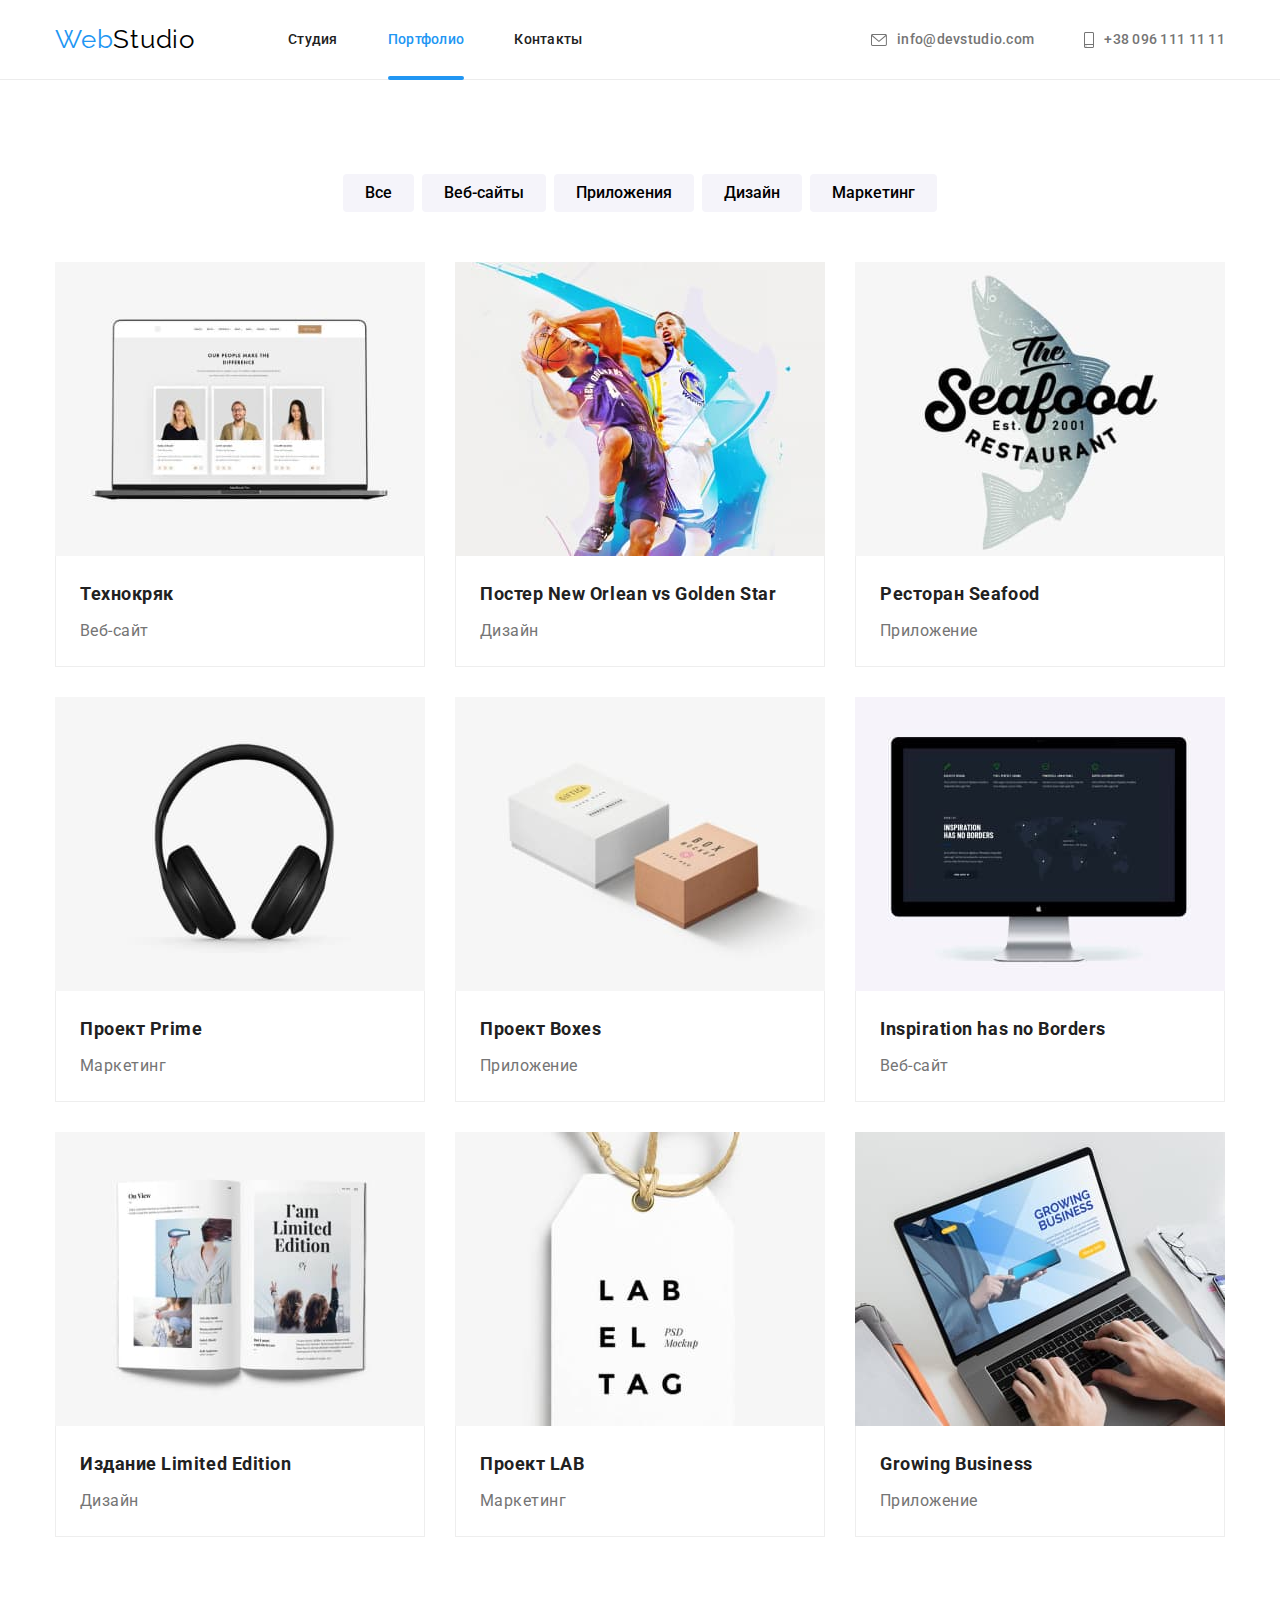
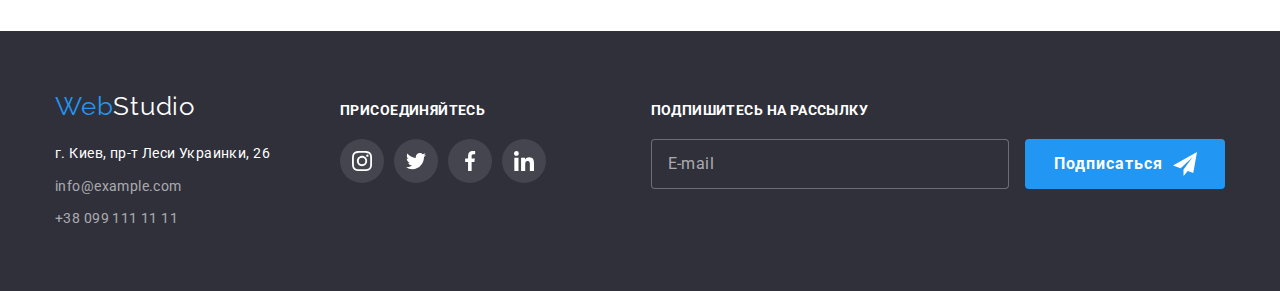
==== commit 546826b8: "portfolio" ====
--- a/portfolio.html
+++ b/portfolio.html
@@ -174,7 +174,7 @@
                       srcset="
                         ./images/mob/img-2.jpg    1x,
                         ./images/mob/img-2@2x.jpg 2x,
-                        ./images/mob/img@3x.jpg   3x
+                        ./images/mob/img@3x-2.jpg 3x
                       "
                     />
                     <source
--- a/css/main.min.css
+++ b/css/main.min.css
@@ -1,2 +1,2 @@
-:root{--primary-text-color: #212121;--secondary-text-color: #757575;--primary-background-color: #ffffff;--secondary-background-color: #f5f4fa;--primary-accent-color: #2196f3;--footer-contacts-color: rgba(255, 255, 255, 0.6);--footer-backgroung-color: #2f303a;--hero-button-hover-color: #188ce8;--gallery-cards-border-color: #eeeeee;--logo-secondary-color: #000000;--header-line-color: #ececec;--hero-gradient-start: rgba(47, 48, 58, 0.58);--hero-gradiet-end: rgba(47, 48, 58, 0.58);--normal-icon-color: #afb1b8;--footer-social-bg: rgba(255, 255, 255, 0.1);--transition-duration: 250ms;--transition-timing-function: cubic-bezier(0.4, 0, 0.2, 1)}.visually-hidden{position:absolute;width:1px;height:1px;margin:-1px;border:0;padding:0;white-space:nowrap;clip-path:inset(100%);clip:rect(0 0 0 0);overflow:hidden}h1,h2,h3,h4,h5,h6,p,ul{margin:0}img{display:block;max-width:100%;height:auto}body{font-family:'Roboto', 'Raleway', sans-serif;font-style:normal;color:var(--primary-text-color);letter-spacing:0.03em;background-color:var(--primary-background-color)}.section{padding-top:60px;padding-bottom:60px;margin-right:auto;margin-left:auto}@media screen and (min-width: 1200px){.section{max-width:1600px;padding-top:94px;padding-bottom:94px}}.container{width:100%;padding-left:15px;padding-right:15px;margin-right:auto;margin-left:auto}@media screen and (min-width: 480px){.container{width:480px}}@media screen and (min-width: 768px){.container{width:768px}}@media screen and (min-width: 1200px){.container{width:1200px}}@media (min-width: 1200px){.pad-bot{padding-bottom:47px}}@media (min-width: 1200px){.pad-top{padding-top:47px}}@media screen and (max-width: 767px){.mobile-menu{position:fixed;top:0;left:0;width:100vw;height:100vh;overflow:auto;z-index:15;background-color:var(--primary-background-color);opacity:0;visibility:hidden;pointer-events:none;transition:opacity 250ms linear, visibility 250ms linear, transform 250ms linear}.mobile-menu.is-open{opacity:1;visibility:visible;pointer-events:auto}.mobile-menu__container{position:relative;padding:48px 83px 48px 40px}.mobile-menu__btn{position:absolute;top:10px;right:15px;background-color:transparent;border:none;padding:0;display:inline-flex;cursor:pointer;transition:fill var(--transition-duration) var(--transition-timing-function)}.mobile-menu__btn:hover,.mobile-menu__btn:focus{fill:var(--primary-accent-color)}.mobile-nav{margin-bottom:302px}.mobile-nav,.mobile-contacts,.mobile-social{padding:0;list-style:none}.mobile-nav__link{font-weight:500;font-size:40px;line-height:1.18;letter-spacing:0.02em;text-decoration:none;color:var(--primary-text-color);transition:color var(--transition-duration) var(--transition-timing-function)}.mobile-nav__link:hover,.mobile-nav__link:focus{color:var(--primary-accent-color)}.mobile-nav__link.current{position:relative;color:var(--primary-accent-color)}.mobile-nav__item:not(:last-child){margin-bottom:32px}.mobile-contacts__item-tel{margin-bottom:32px}.mobile-contacts{margin-bottom:64px}.mobile-contacts__tel{font-weight:500;font-size:34px;line-height:1.18;letter-spacing:0.02em;text-decoration:none;color:var(--primary-accent-color)}.mobile-contacts__mail{font-weight:500;font-size:24px;line-height:1.17;letter-spacing:0.02em;text-decoration:none;color:var(--secondary-text-color)}.mobile-social{display:flex;justify-content:space-between;align-items:center;font-weight:500;font-size:18px;line-height:1.22;letter-spacing:0.02em}.mobile-social__item:not(:last-child){padding-right:10px;border-right:1px solid rgba(33,33,33,0.2)}.mobile-social__link{color:var(--primary-accent-color);text-decoration:none}}@media screen and (min-width: 768px){.mobile-menu{display:none}}.header{max-width:1600px;height:60px;display:flex;margin-left:auto;margin-right:auto;border-bottom:1px solid var(--header-line-color)}.header-wrapper{display:flex;align-items:center;justify-content:space-between}.header__mobile-menu-btn{background-color:transparent;border:none;padding:0;display:inline-flex;cursor:pointer;transition:fill var(--transition-duration) var(--transition-timing-function)}.header__mobile-menu-btn:hover,.header__mobile-menu-btn:focus{fill:var(--primary-accent-color)}@media screen and (min-width: 768px){.header{height:80px}.header-logo{margin-right:88px}.header__mobile-menu-btn{display:none}}@media screen and (min-width: 1200px){.header{max-width:1600px}.header-logo{margin-right:93px}}.nav__list{display:none;padding-left:0;list-style:none}@media screen and (min-width: 768px){.nav{display:flex;align-items:center;height:100%}.nav__list{display:flex}.nav__item:not(:last-child){margin-right:50px}}.nav__link{display:inline-block;padding:32px 0;font-weight:500;font-size:14px;line-height:1.14;letter-spacing:0.02em;text-decoration:none;color:inherit;transition:color var(--transition-duration) var(--transition-timing-function)}.nav__link:hover,.nav__link:focus{color:var(--primary-accent-color)}.nav__link.current{position:relative;color:var(--primary-accent-color)}.nav__link.current::after{content:'';position:absolute;bottom:-1px;width:100%;height:4px;display:block;border-radius:2px;background-color:var(--primary-accent-color)}.contacts{display:none}@media screen and (min-width: 768px){.contacts{display:block;font-weight:500;font-size:12px;line-height:1.17;letter-spacing:0.02em;margin-left:auto;padding-left:0;list-style:none}.contacts__item:not(:last-child){margin-bottom:10px}.contacts__link{display:flex;align-items:center;min-height:18px;text-decoration:none;color:var(--secondary-text-color);transition:color var(--transition-duration) var(--transition-timing-function)}.contacts__link:hover,.contacts__link:focus{color:var(--primary-accent-color)}.contacts__icon{margin-right:10px;fill:currentColor}}@media screen and (min-width: 1200px){.contacts{display:flex;font-size:14px;line-height:1.14}.contacts__item:not(:last-child){margin-bottom:0;margin-right:50px}}.logo{display:flex;height:100%;align-items:center;font-family:'Raleway', sans-serif;font-size:24px;line-height:1.17;color:var(--primary-accent-color);text-decoration:none;letter-spacing:0.03em}.logo__black{color:var(--logo-secondary-color)}.logo__white{color:var(--primary-background-color)}@media screen and (min-width: 1200px){.logo{font-size:26px;line-height:1.19}}.hero{max-width:767px;margin-left:auto;margin-right:auto;padding-top:118px;padding-bottom:118px;text-align:center;color:var(--primary-background-color);background-color:var(--footer-backgroung-color);background-image:linear-gradient(to right, var(--hero-gradient-start), var(--hero-gradiet-end)),url(../images/mob/herobgi.jpg);background-size:cover}.hero__title{max-width:360px;margin:0 auto 30px;font-weight:900;font-size:26px;line-height:1.62;text-transform:uppercase;letter-spacing:0.06em}.hero__button{padding:10px 32px;border-radius:4px;border:none;font-weight:700;line-height:1.87;color:var(--primary-background-color);letter-spacing:0.06em;background-color:var(--primary-accent-color);cursor:pointer;transition:background-color var(--transition-duration) var(--transition-timing-function),box-shadow var(--transition-duration) var(--transition-timing-function)}.hero__button:hover,.hero__button:focus{background-color:var(--hero-button-hover-color);box-shadow:0px 4px 4px rgba(0,0,0,0.15)}@media (min-device-pixel-ratio: 2), (min-resolution: 192dpi), (min-resolution: 2dppx){.hero{background-image:linear-gradient(to right, var(--hero-gradient-start), var(--hero-gradiet-end)),url(../images/mob/herobgi@2x.jpg)}}@media (min-device-pixel-ratio: 3), (min-resolution: 288dpi), (min-resolution: 3dppx){.hero{background-image:linear-gradient(to right, var(--hero-gradient-start), var(--hero-gradiet-end)),url(../images/mob/herobgi@3x.jpg)}}@media screen and (min-width: 768px){.hero{max-width:1199px;background-image:linear-gradient(to right, var(--hero-gradient-start), var(--hero-gradiet-end)),url(../images/tablet/bgi.jpg)}}@media screen and (min-width: 768px) and (min-device-pixel-ratio: 2), screen and (min-width: 768px) and (min-resolution: 192dpi), screen and (min-width: 768px) and (min-resolution: 2dppx){.hero{background-image:linear-gradient(to right, var(--hero-gradient-start), var(--hero-gradiet-end)),url(/images/tablet/bgi@2x.jpg)}}@media screen and (min-width: 768px) and (min-device-pixel-ratio: 3), screen and (min-width: 768px) and (min-resolution: 288dpi), screen and (min-width: 768px) and (min-resolution: 3dppx){.hero{background-image:linear-gradient(to right, var(--hero-gradient-start), var(--hero-gradiet-end)),url(../images/tablet/bgi-@3x.jpg)}}@media screen and (min-width: 1200px){.hero{max-width:1600px;padding-top:200px;padding-bottom:200px;background-image:linear-gradient(to right, var(--hero-gradient-start), var(--hero-gradiet-end)),url(../images/desktop/bgi.jpg)}.hero__title{font-size:44px;line-height:1.36;max-width:696px;margin:0 auto 30px}}@media screen and (min-width: 1200px) and (min-device-pixel-ratio: 2), screen and (min-width: 1200px) and (min-resolution: 192dpi), screen and (min-width: 1200px) and (min-resolution: 2dppx){.hero{background-image:linear-gradient(to right, var(--hero-gradient-start), var(--hero-gradiet-end)),url(../images/desktop/bgi@2x.jpg)}}@media screen and (min-width: 1200px) and (min-device-pixel-ratio: 3), screen and (min-width: 1200px) and (min-resolution: 288dpi), screen and (min-width: 1200px) and (min-resolution: 3dppx){.hero{background-image:linear-gradient(to right, var(--hero-gradient-start), var(--hero-gradiet-end)),url(../images/desktop/bgi@3x.jpg)}}.features__wrapper{height:120px;display:flex;justify-content:center;align-items:center;margin-bottom:30px;border-radius:4px;background-color:var(--secondary-background-color)}.features__list{list-style:none;padding-left:0}@media screen and (max-width: 767px){.features__item:not(:last-child){margin-bottom:30px}}.features__subtitle{margin-bottom:10px;text-align:center;font-size:14px;line-height:1.14;text-transform:uppercase;letter-spacing:0.03em}.features__text{color:var(--secondary-text-color);font-size:14px;line-height:1.71;letter-spacing:0.03em}@media screen and (min-width: 768px) and (max-width: 1199px){.features__list{display:flex;flex-wrap:wrap;margin:-15px}.features__item{min-width:354px;min-height:251px;flex-basis:calc((100% - 60px) / 2);margin:15px}}@media screen and (min-width: 1200px){.features__list{display:flex}.features__item{min-width:270px;min-height:251px;flex-basis:calc((100% - 120px) / 4)}.features__item:not(:last-child){margin-right:30px}}@media screen and (max-width: 1199px){.occupations{display:none}}@media screen and (min-width: 1200px){.occupations__header{margin-bottom:50px;text-align:center;font-size:36px;line-height:1.17}.occupations__list{display:flex;padding-left:0;list-style:none}.occupations__item{position:relative}.occupations__item:not(:last-child){margin-right:30px}.occupations__description{position:absolute;width:100%;padding:27px 0;color:var(--primary-background-color);font-size:14px;line-height:1.14;text-align:center;letter-spacing:0.03em;text-transform:uppercase;background-color:rgba(47,48,58,0.8);transform:translateY(-70px)}}.team{background-color:var(--secondary-background-color)}.team__header{margin-bottom:30px;text-align:center;font-size:28px;line-height:1.18}.team__list{padding-left:0;list-style:none}.team__item{border-radius:0px 0px 4px 4px;background-color:var(--primary-background-color);box-shadow:0px 1px 3px rgba(0,0,0,0.12),0px 1px 1px rgba(0,0,0,0.14),0px 2px 1px rgba(0,0,0,0.2)}.team__member{margin-bottom:10px;text-align:center;font-weight:500;font-size:16px;line-height:1.18}.team__post{margin-bottom:16px;color:var(--secondary-text-color);font-weight:400;font-size:16px;line-height:1.18;text-align:center}.team__thumb{padding:30px 0 24px}@media screen and (max-width: 767px){.team .team__item:not(:last-child){margin-bottom:30px}}@media screen and (min-width: 768px){.team__list{display:flex;flex-wrap:wrap;padding-left:0;margin:-15px;list-style:none}.team__item{margin:15px}.team__thumb{padding:30px 0}}@media screen and (min-width: 1200px){.team__header{margin-bottom:50px;font-size:36px;line-height:1.17}.team__item{min-width:270px;flex-basis:calc((100% - 120px) / 4)}}.social__list{display:flex;justify-content:center;padding:0;list-style:none}.social__item:not(:last-child){margin-right:10px}.social__link{width:44px;height:44px;display:flex;justify-content:center;align-items:center;border-radius:50%;outline:none;fill:var(--normal-icon-color);transition:background-color var(--transition-duration) var(--transition-timing-function),fill var(--transition-duration) var(--transition-timing-function)}.social__link:hover,.social__link:focus{fill:var(--primary-background-color);background-color:var(--primary-accent-color)}.clients__header{margin-bottom:30px;font-size:36px;line-height:1.17;letter-spacing:0.03em;text-align:center}.clients__list{display:flex;flex-wrap:wrap;margin:-15px;padding:0;list-style:none}.clients__item{height:92px;display:flex;margin:15px}@media screen and (max-width: 767px){.clients__item{flex-basis:calc((100% - 60px) / 2)}}@media screen and (min-width: 768px){.clients__item{flex-basis:calc((100% - 90px) / 3)}}@media screen and (min-width: 1200px){.clients__header{margin-bottom:50px;font-size:28px;line-height:1.18}.clients__item{flex-basis:calc((100% - 180px) / 6)}.clients__item__:not(:last-child){margin-right:30px}}.clients__link{height:100%;width:100%;display:flex;justify-content:center;align-items:center;border:1px solid var(--normal-icon-color);border-radius:4px;outline:none;fill:var(--normal-icon-color);transition:fill var(--transition-duration) var(--transition-timing-function),border var(--transition-duration) var(--transition-timing-function)}.clients__link:hover,.clients__link:focus{fill:var(--primary-accent-color);border:1px solid var(--primary-accent-color)}.filter{display:flex;flex-wrap:wrap;margin-bottom:40px;padding-left:0;list-style:none}.filter__item:not(:last-child){margin-right:8px}.filter__button{padding:6px 22px;border:none;border-radius:4px;outline:none;font-weight:500;font-size:16px;line-height:1.62;background-color:var(--secondary-background-color);cursor:pointer;transition:color var(--transition-duration) var(--transition-timing-function),background-color var(--transition-duration) var(--transition-timing-function),box-shadow var(--transition-duration) var(--transition-timing-function)}.filter__button:hover,.filter__button:focus{color:var(--primary-background-color);background-color:var(--primary-accent-color);box-shadow:0px 3px 1px rgba(0,0,0,0.1),0px 1px 2px rgba(0,0,0,0.08),0px 2px 2px rgba(0,0,0,0.12)}@media screen and (max-width: 767px){.filter__item:nth-child(-n+3){margin-bottom:15px}}@media screen and (min-width: 768px){.filter{margin-bottom:30px;justify-content:center}}@media screen and (min-width: 1200px){.filter{margin-bottom:50px}}.gallery{padding-left:0;list-style:none;margin:-15px}.gallery__item{margin:15px}.gallery__item-header{margin-bottom:4px;font-size:18px;line-height:2;letter-spacing:0.03em}.gallery__item-text{font-size:16px;line-height:1.87;color:var(--secondary-text-color);letter-spacing:0.03em}.gallery__card-thumb{position:relative;overflow:hidden}.gallery__card-description{padding:20px 24px;border-right:1px solid var(--gallery-cards-border-color);border-bottom:1px solid var(--gallery-cards-border-color);border-left:1px solid var(--gallery-cards-border-color)}@media screen and (min-width: 768px){.gallery{display:flex;flex-wrap:wrap}.gallery__item{max-width:370px;flex-basis:calc((100% - 60px) / 2)}}.gallery__link{display:block;color:inherit;text-decoration:none;outline:none;transition:box-shadow var(--transition-duration) var(--transition-timing-function)}.gallery__link:hover,.gallery__link:focus{box-shadow:0px 1px 1px rgba(0,0,0,0.12),0px 4px 4px rgba(0,0,0,0.06),1px 4px 6px rgba(0,0,0,0.16)}.gallery__overlay{position:absolute;top:0;left:0;width:100%;height:100%;padding:64px 24px;font-size:18px;line-height:1.56;letter-spacing:0.03em;color:var(--primary-background-color);background-color:rgba(33,150,243,0.9);transform:translateY(100%);transition:transform var(--transition-duration) var(--transition-timing-function)}.gallery__link:hover .gallery__overlay,.gallery__link:focus .gallery__overlay{transform:translateY(0)}.footer{max-width:1600px;margin-right:auto;margin-left:auto;padding-top:60px;padding-bottom:60px;letter-spacing:0.03em;background-color:var(--footer-backgroung-color)}.footer-content{align-items:baseline;text-align:center}.footer-logo{display:inline-block;margin-bottom:20px;margin-right:0}@media screen and (max-width: 1199px){.address-container,.footer-social-container{display:block;text-align:center;margin-bottom:60px}.footer-social-container{display:inline-block}}@media screen and (min-width: 768px){.footer-content{display:flex;flex-wrap:wrap;justify-content:space-around}.footer-social-container{margin-bottom:0}}@media screen and (min-width: 1200px){.footer-content{display:flex}.footer-form-wrapper{margin-left:auto}.address-container{margin-right:70px}}.address{font-style:normal;font-size:14px;line-height:1.71;color:var(--primary-background-color);letter-spacing:0.03em}.address__list{list-style:none;padding-left:0}.address__item:not(:last-child){margin-bottom:9px}.address__map{color:inherit;text-decoration:none;transition:color var(--transition-duration) var(--transition-timing-function)}.address__map:hover,.address__map:focus{color:var(--primary-accent-color)}.address__link{text-decoration:none;color:rgba(255,255,255,0.6);transition:color var(--transition-duration) var(--transition-timing-function)}.address__link:hover,.address__link:focus{color:var(--primary-accent-color)}.footer-social__header{margin-bottom:20px;color:var(--primary-background-color);text-transform:uppercase;font-weight:700;font-size:14px;line-height:1.14;letter-spacing:0.03em}.footer-social__list{display:flex;padding-left:0;list-style:none}.footer-social__item:not(:last-child){margin-right:10px}.footer-social__link{width:44px;height:44px;display:flex;justify-content:center;align-items:center;border-radius:50px;outline:none;fill:var(--primary-background-color);background-color:var(--footer-social-bg);transition:fill var(--transition-duration) var(--transition-timing-function),background-color var(--transition-duration) var(--transition-timing-function)}.footer-social__link:hover,.footer-social__link:focus{fill:var(--primary-background-color);background-color:var(--primary-accent-color)}.subscribe__header{display:inline-block;margin-bottom:20px;color:var(--primary-background-color);text-transform:uppercase;font-weight:700;font-size:14px;line-height:1.14;letter-spacing:0.03em}@media screen and (min-width: 767px) and (max-width: 1199px){.subscribe__wrapper{display:flex;flex-direction:column;align-items:center}}.subscribe__input{height:50px;padding:0 0 0 16px;border:1px solid rgba(255,255,255,0.3);border-radius:4px;color:var(--primary-background-color);background-color:var(--footer-backgroung-color);transition:filter var(--transition-duration) var(--transition-timing-function);cursor:pointer}.subscribe__input:focus{filter:drop-shadow(0px 4px 4px rgba(0,0,0,0.15))}.subscribe__input::placeholder{letter-spacing:0.03em;color:rgba(255,255,255,0.6)}@media screen and (max-width: 480px){.subscribe__input{width:100%}}@media screen and (min-width: 480px) and (max-width: 1199px){.subscribe__input{width:450px}}@media screen and (max-width: 1199px){.subscribe__input{margin-bottom:20px}}@media screen and (min-width: 1200px){.subscribe__input{width:358px;margin-right:12px}}.subscribe__button{position:relative;width:200px;height:50px;padding:0 0 0 29px;border:none;border-radius:4px;font-weight:700;font-size:16px;text-align:start;line-height:1.87;letter-spacing:0.06em;color:var(--primary-background-color);background-color:var(--primary-accent-color);cursor:pointer;transition:background-color var(--transition-duration) var(--transition-timing-function),box-shadow var(--transition-duration) var(--transition-timing-function)}.subscribe__button:hover,.subscribe__button:focus{background-color:var(--hero-button-hover-color);box-shadow:0px 4px 4px rgba(0,0,0,0.15)}.subscribe__icon{position:absolute;top:50%;right:28px;transform:translateY(-50%)}.backdrop{position:fixed;top:0;left:0;height:100vh;width:100vw;z-index:100;background-color:rgba(0,0,0,0.2);transition:opacity 250ms linear, visibility 250ms linear, transform 250ms linear;transform:scale(1);overflow-y:scroll}.is-hidden{opacity:0;visibility:hidden;pointer-events:none;transform:scale(1.2)}.modal{position:absolute;top:50%;left:50%;overflow-y:scroll;transform:translate(-50%, -50%);height:609px;padding:40px;border-radius:4px;background-color:var(--primary-background-color);box-shadow:0px 1px 3px rgba(0,0,0,0.12),0px 1px 1px rgba(0,0,0,0.14),0px 2px 1px rgba(0,0,0,0.2)}.modal__close-btn{position:absolute;top:8px;right:8px;width:30px;height:30px;padding:0;border:1px solid rgba(0,0,0,0.1);border-radius:50%;background-color:transparent;cursor:pointer;transition:fill var(--transition-duration) var(--transition-timing-function)}.modal__close-btn:hover,.modal__close-btn:focus{fill:var(--primary-accent-color)}@media screen and (max-width: 1199px){.modal{width:100%;max-width:450px}}@media screen and (min-width: 1200px){.modal{width:528px;height:581px}}.modal-form__header{margin-bottom:12px;font-weight:700;font-size:20px;line-height:1.15;text-align:center;letter-spacing:0.03em}@media screen and (min-width: 1200px){.modal-form__header{line-height:1.5}}.modal-form__wrapper{margin-bottom:10px}.modal-form__feedback-wrapper{margin-bottom:20px}.modal-form__label{display:block;margin-bottom:4px;font-size:12px;line-height:1.16;letter-spacing:0.01em;color:var(--secondary-text-color)}.modal-form__input-wrapper{position:relative;display:block}.modal-form__input{padding:0 0 0 42px;width:100%;height:40px;border:1px solid rgba(33,33,33,0.2);border-radius:4px;outline:none;transition:border-color var(--transition-duration) var(--transition-timing-function);cursor:pointer}.modal-form__input:focus{border-color:var(--primary-accent-color)}.modal-form__icon{position:absolute;top:50%;left:12px;transform:translateY(-50%);transition:fill var(--transition-duration) var(--transition-timing-function)}.modal-form__input:focus+.modal-form__icon{fill:var(--primary-accent-color)}.modal-form__feedback{resize:none;display:block;padding:12px 16px;width:100%;height:120px;border:1px solid rgba(33,33,33,0.2);border-radius:4px;outline:none;transition:border-color var(--transition-duration) var(--transition-timing-function);cursor:pointer}.modal-form__feedback:focus{border-color:var(--primary-accent-color)}.modal-form__feedback::placeholder{font-size:12px;line-height:1.16;letter-spacing:0.01em;color:rgba(117,117,117,0.5)}.modal-form__policy{position:relative;display:flex;align-items:center;justify-content:center;margin-bottom:30px;font-size:12px;line-height:1.17;letter-spacing:0.03em;color:var(--secondary-text-color)}@media screen and (min-width: 1200px){.modal-form__policy{font-size:14px;line-height:1.71}}.modal-form__policy-label{display:flex;align-items:center;user-select:none;-moz-user-select:none;-ms-user-select:none;-o-user-select:none;-webkit-user-select:none}.modal-form__policy-label::before{content:'';display:inline-block;margin-right:8px;width:16px;height:15px;border:2px solid #000000;border-radius:2px;cursor:pointer}.modal-form__checkbox:checked+.modal-form__policy-label::before{background-color:var(--primary-accent-color);background-image:url(../images/icon-check.svg);background-size:contain;background-origin:border-box;border-color:var(--primary-accent-color)}.modal-form__checkbox:focus+.modal-form__policy-label::before{box-shadow:0px 0px 0px 2px rgba(0,0,0,0.75)}.modal-form__policy-link{color:var(--primary-accent-color)}.modal-form__button{width:200px;height:50px;display:block;margin:0 auto;padding:0;border:none;border-radius:4px;font-weight:700;font-size:16px;text-align:center;line-height:1.87;letter-spacing:0.06em;color:var(--primary-background-color);background-color:var(--primary-accent-color);cursor:pointer;transition:background-color var(--transition-duration) var(--transition-timing-function),box-shadow var(--transition-duration) var(--transition-timing-function)}.modal-form__button:hover,.modal-form__button:focus{background-color:var(--hero-button-hover-color);box-shadow:0px 4px 4px rgba(0,0,0,0.15)}
+:root{--primary-text-color: #212121;--secondary-text-color: #757575;--primary-background-color: #ffffff;--secondary-background-color: #f5f4fa;--primary-accent-color: #2196f3;--footer-contacts-color: rgba(255, 255, 255, 0.6);--footer-background-color: #2f303a;--hero-button-hover-color: #188ce8;--gallery-cards-border-color: #eeeeee;--logo-secondary-color: #000000;--header-line-color: #ececec;--hero-gradient-start: rgba(47, 48, 58, 0.58);--hero-gradient-end: rgba(47, 48, 58, 0.58);--normal-icon-color: #afb1b8;--footer-social-bg: rgba(255, 255, 255, 0.1);--transition-duration: 250ms;--transition-timing-function: cubic-bezier(0.4, 0, 0.2, 1)}.visually-hidden{position:absolute;width:1px;height:1px;margin:-1px;border:0;padding:0;white-space:nowrap;clip-path:inset(100%);clip:rect(0 0 0 0);overflow:hidden}h1,h2,h3,h4,h5,h6,p,ul{margin:0}img{display:block;max-width:100%;height:auto}body{font-family:'Roboto', 'Raleway', sans-serif;font-style:normal;color:var(--primary-text-color);letter-spacing:0.03em;background-color:var(--primary-background-color)}.section{padding-top:60px;padding-bottom:60px;margin-right:auto;margin-left:auto}@media screen and (min-width: 1200px){.section{max-width:1600px;padding-top:94px;padding-bottom:94px}}.container{width:100%;padding-left:15px;padding-right:15px;margin-right:auto;margin-left:auto}@media screen and (min-width: 480px){.container{width:480px}}@media screen and (min-width: 768px){.container{width:768px}}@media screen and (min-width: 1200px){.container{width:1200px}}@media (min-width: 1200px){.pad-bot{padding-bottom:47px}}@media (min-width: 1200px){.pad-top{padding-top:47px}}@media screen and (max-width: 767px){.mobile-menu{position:fixed;top:0;left:0;width:100vw;height:100vh;overflow:auto;z-index:15;background-color:var(--primary-background-color);opacity:0;visibility:hidden;pointer-events:none;transition:opacity 250ms linear, visibility 250ms linear, transform 250ms linear}.mobile-menu.is-open{opacity:1;visibility:visible;pointer-events:auto}.mobile-menu__container{position:relative;padding:48px 83px 48px 40px}.mobile-menu__btn{position:absolute;top:10px;right:15px;background-color:transparent;border:none;padding:0;display:inline-flex;cursor:pointer;transition:fill var(--transition-duration) var(--transition-timing-function)}.mobile-menu__btn:hover,.mobile-menu__btn:focus{fill:var(--primary-accent-color)}.mobile-nav{margin-bottom:302px}.mobile-nav,.mobile-contacts,.mobile-social{padding:0;list-style:none}.mobile-nav__link{font-weight:500;font-size:40px;line-height:1.18;letter-spacing:0.02em;text-decoration:none;color:var(--primary-text-color);transition:color var(--transition-duration) var(--transition-timing-function)}.mobile-nav__link:hover,.mobile-nav__link:focus{color:var(--primary-accent-color)}.mobile-nav__link.current{position:relative;color:var(--primary-accent-color)}.mobile-nav__item:not(:last-child){margin-bottom:32px}.mobile-contacts__item-tel{margin-bottom:32px}.mobile-contacts{margin-bottom:64px}.mobile-contacts__tel{font-weight:500;font-size:34px;line-height:1.18;letter-spacing:0.02em;text-decoration:none;color:var(--primary-accent-color)}.mobile-contacts__mail{font-weight:500;font-size:24px;line-height:1.17;letter-spacing:0.02em;text-decoration:none;color:var(--secondary-text-color)}.mobile-social{display:flex;justify-content:space-between;align-items:center;font-weight:500;font-size:18px;line-height:1.22;letter-spacing:0.02em}.mobile-social__item:not(:last-child){padding-right:10px;border-right:1px solid rgba(33,33,33,0.2)}.mobile-social__link{color:var(--primary-accent-color);text-decoration:none}}@media screen and (min-width: 768px){.mobile-menu{display:none}}.header{max-width:1600px;height:60px;display:flex;margin-left:auto;margin-right:auto;border-bottom:1px solid var(--header-line-color)}.header-wrapper{display:flex;align-items:center;justify-content:space-between}.header__mobile-menu-btn{background-color:transparent;border:none;padding:0;display:inline-flex;cursor:pointer;transition:fill var(--transition-duration) var(--transition-timing-function)}.header__mobile-menu-btn:hover,.header__mobile-menu-btn:focus{fill:var(--primary-accent-color)}@media screen and (min-width: 768px){.header{height:80px}.header-logo{margin-right:88px}.header__mobile-menu-btn{display:none}}@media screen and (min-width: 1200px){.header{max-width:1600px}.header-logo{margin-right:93px}}.nav__list{display:none;padding-left:0;list-style:none}@media screen and (min-width: 768px){.nav{display:flex;align-items:center;height:100%}.nav__list{display:flex}.nav__item:not(:last-child){margin-right:50px}}.nav__link{display:inline-block;padding:32px 0;font-weight:500;font-size:14px;line-height:1.14;letter-spacing:0.02em;text-decoration:none;color:inherit;transition:color var(--transition-duration) var(--transition-timing-function)}.nav__link:hover,.nav__link:focus{color:var(--primary-accent-color)}.nav__link.current{position:relative;color:var(--primary-accent-color)}.nav__link.current::after{content:'';position:absolute;bottom:-1px;width:100%;height:4px;display:block;border-radius:2px;background-color:var(--primary-accent-color)}.contacts{display:none}@media screen and (min-width: 768px){.contacts{display:block;font-weight:500;font-size:12px;line-height:1.17;letter-spacing:0.02em;margin-left:auto;padding-left:0;list-style:none}.contacts__item:not(:last-child){margin-bottom:10px}.contacts__link{display:flex;align-items:center;min-height:18px;text-decoration:none;color:var(--secondary-text-color);transition:color var(--transition-duration) var(--transition-timing-function)}.contacts__link:hover,.contacts__link:focus{color:var(--primary-accent-color)}.contacts__icon{margin-right:10px;fill:currentColor}}@media screen and (min-width: 1200px){.contacts{display:flex;font-size:14px;line-height:1.14}.contacts__item:not(:last-child){margin-bottom:0;margin-right:50px}}.logo{display:flex;height:100%;align-items:center;font-family:'Raleway', sans-serif;font-size:24px;line-height:1.17;color:var(--primary-accent-color);text-decoration:none;letter-spacing:0.03em}.logo__black{color:var(--logo-secondary-color)}.logo__white{color:var(--primary-background-color)}@media screen and (min-width: 1200px){.logo{font-size:26px;line-height:1.19}}.hero{max-width:767px;margin-left:auto;margin-right:auto;padding-top:118px;padding-bottom:118px;text-align:center;color:var(--primary-background-color);background-color:var(--footer-background-color);background-image:linear-gradient(to right, var(--hero-gradient-start), var(--hero-gradient-end)),url(../images/mob/herobgi.jpg);background-size:cover}.hero__title{max-width:360px;margin:0 auto 30px;font-weight:900;font-size:26px;line-height:1.62;text-transform:uppercase;letter-spacing:0.06em}.hero__button{padding:10px 32px;border-radius:4px;border:none;font-weight:700;line-height:1.87;color:var(--primary-background-color);letter-spacing:0.06em;background-color:var(--primary-accent-color);cursor:pointer;transition:background-color var(--transition-duration) var(--transition-timing-function),box-shadow var(--transition-duration) var(--transition-timing-function)}.hero__button:hover,.hero__button:focus{background-color:var(--hero-button-hover-color);box-shadow:0px 4px 4px rgba(0,0,0,0.15)}@media (min-device-pixel-ratio: 2), (min-resolution: 192dpi), (min-resolution: 2dppx){.hero{background-image:linear-gradient(to right, var(--hero-gradient-start), var(--hero-gradient-end)),url(../images/mob/herobgi@2x.jpg)}}@media (min-device-pixel-ratio: 3), (min-resolution: 288dpi), (min-resolution: 3dppx){.hero{background-image:linear-gradient(to right, var(--hero-gradient-start), var(--hero-gradient-end)),url(../images/mob/herobgi@3x.jpg)}}@media screen and (min-width: 768px){.hero{max-width:1199px;background-image:linear-gradient(to right, var(--hero-gradient-start), var(--hero-gradient-end)),url(../images/tablet/bgi.jpg)}}@media screen and (min-width: 768px) and (min-device-pixel-ratio: 2), screen and (min-width: 768px) and (min-resolution: 192dpi), screen and (min-width: 768px) and (min-resolution: 2dppx){.hero{background-image:linear-gradient(to right, var(--hero-gradient-start), var(--hero-gradient-end)),url(../images/tablet/bgi@2x.jpg)}}@media screen and (min-width: 768px) and (min-device-pixel-ratio: 3), screen and (min-width: 768px) and (min-resolution: 288dpi), screen and (min-width: 768px) and (min-resolution: 3dppx){.hero{background-image:linear-gradient(to right, var(--hero-gradient-start), var(--hero-gradient-end)),url(../images/tablet/bgi-@3x.jpg)}}@media screen and (min-width: 1200px){.hero{max-width:1600px;padding-top:200px;padding-bottom:200px;background-image:linear-gradient(to right, var(--hero-gradient-start), var(--hero-gradient-end)),url(../images/desktop/bgi.jpg)}.hero__title{font-size:44px;line-height:1.36;max-width:696px;margin:0 auto 30px}}@media screen and (min-width: 1200px) and (min-device-pixel-ratio: 2), screen and (min-width: 1200px) and (min-resolution: 192dpi), screen and (min-width: 1200px) and (min-resolution: 2dppx){.hero{background-image:linear-gradient(to right, var(--hero-gradient-start), var(--hero-gradient-end)),url(../images/desktop/bgi@2x.jpg)}}@media screen and (min-width: 1200px) and (min-device-pixel-ratio: 3), screen and (min-width: 1200px) and (min-resolution: 288dpi), screen and (min-width: 1200px) and (min-resolution: 3dppx){.hero{background-image:linear-gradient(to right, var(--hero-gradient-start), var(--hero-gradient-end)),url(../images/desktop/bgi@3x.jpg)}}.features__wrapper{height:120px;display:flex;justify-content:center;align-items:center;margin-bottom:30px;border-radius:4px;background-color:var(--secondary-background-color)}.features__list{list-style:none;padding-left:0}@media screen and (max-width: 767px){.features__item:not(:last-child){margin-bottom:30px}}.features__subtitle{margin-bottom:10px;text-align:center;font-size:14px;line-height:1.14;text-transform:uppercase;letter-spacing:0.03em}.features__text{color:var(--secondary-text-color);font-size:14px;line-height:1.71;letter-spacing:0.03em}@media screen and (min-width: 768px) and (max-width: 1199px){.features__list{display:flex;flex-wrap:wrap;margin:-15px}.features__item{min-width:354px;min-height:251px;flex-basis:calc((100% - 60px) / 2);margin:15px}}@media screen and (min-width: 1200px){.features__list{display:flex}.features__item{min-width:270px;min-height:251px;flex-basis:calc((100% - 120px) / 4)}.features__item:not(:last-child){margin-right:30px}}@media screen and (max-width: 1199px){.occupations{display:none}}@media screen and (min-width: 1200px){.occupations__header{margin-bottom:50px;text-align:center;font-size:36px;line-height:1.17}.occupations__list{display:flex;padding-left:0;list-style:none}.occupations__item{position:relative}.occupations__item:not(:last-child){margin-right:30px}.occupations__description{position:absolute;width:100%;padding:27px 0;color:var(--primary-background-color);font-size:14px;line-height:1.14;text-align:center;letter-spacing:0.03em;text-transform:uppercase;background-color:rgba(47,48,58,0.8);transform:translateY(-70px)}}.team{background-color:var(--secondary-background-color)}.team__header{margin-bottom:30px;text-align:center;font-size:28px;line-height:1.18}.team__list{padding-left:0;list-style:none}.team__item{border-radius:0px 0px 4px 4px;background-color:var(--primary-background-color);box-shadow:0px 1px 3px rgba(0,0,0,0.12),0px 1px 1px rgba(0,0,0,0.14),0px 2px 1px rgba(0,0,0,0.2)}.team__member{margin-bottom:10px;text-align:center;font-weight:500;font-size:16px;line-height:1.18}.team__post{margin-bottom:16px;color:var(--secondary-text-color);font-weight:400;font-size:16px;line-height:1.18;text-align:center}.team__thumb{padding:30px 0 24px}@media screen and (max-width: 767px){.team .team__item:not(:last-child){margin-bottom:30px}}@media screen and (min-width: 768px){.team__list{display:flex;flex-wrap:wrap;padding-left:0;margin:-15px;list-style:none}.team__item{margin:15px}.team__thumb{padding:30px 0}}@media screen and (min-width: 1200px){.team__header{margin-bottom:50px;font-size:36px;line-height:1.17}.team__item{min-width:270px;flex-basis:calc((100% - 120px) / 4)}}.social__list{display:flex;justify-content:center;padding:0;list-style:none}.social__item:not(:last-child){margin-right:10px}.social__link{width:44px;height:44px;display:flex;justify-content:center;align-items:center;border-radius:50%;outline:none;fill:var(--normal-icon-color);transition:background-color var(--transition-duration) var(--transition-timing-function),fill var(--transition-duration) var(--transition-timing-function)}.social__link:hover,.social__link:focus{fill:var(--primary-background-color);background-color:var(--primary-accent-color)}.clients__header{margin-bottom:30px;font-size:36px;line-height:1.17;letter-spacing:0.03em;text-align:center}.clients__list{display:flex;flex-wrap:wrap;margin:-15px;padding:0;list-style:none}.clients__item{height:92px;display:flex;margin:15px}@media screen and (max-width: 767px){.clients__item{flex-basis:calc((100% - 60px) / 2)}}@media screen and (min-width: 768px){.clients__item{flex-basis:calc((100% - 90px) / 3)}}@media screen and (min-width: 1200px){.clients__header{margin-bottom:50px;font-size:28px;line-height:1.18}.clients__item{flex-basis:calc((100% - 180px) / 6)}.clients__item__:not(:last-child){margin-right:30px}}.clients__link{height:100%;width:100%;display:flex;justify-content:center;align-items:center;border:1px solid var(--normal-icon-color);border-radius:4px;outline:none;fill:var(--normal-icon-color);transition:fill var(--transition-duration) var(--transition-timing-function),border var(--transition-duration) var(--transition-timing-function)}.clients__link:hover,.clients__link:focus{fill:var(--primary-accent-color);border:1px solid var(--primary-accent-color)}.filter{display:flex;flex-wrap:wrap;margin-bottom:40px;padding-left:0;list-style:none}.filter__item:not(:last-child){margin-right:8px}.filter__button{padding:6px 22px;border:none;border-radius:4px;outline:none;font-weight:500;font-size:16px;line-height:1.62;background-color:var(--secondary-background-color);cursor:pointer;transition:color var(--transition-duration) var(--transition-timing-function),background-color var(--transition-duration) var(--transition-timing-function),box-shadow var(--transition-duration) var(--transition-timing-function)}.filter__button:hover,.filter__button:focus{color:var(--primary-background-color);background-color:var(--primary-accent-color);box-shadow:0px 3px 1px rgba(0,0,0,0.1),0px 1px 2px rgba(0,0,0,0.08),0px 2px 2px rgba(0,0,0,0.12)}@media screen and (max-width: 767px){.filter__item:nth-child(-n+3){margin-bottom:15px}}@media screen and (min-width: 768px){.filter{margin-bottom:30px;justify-content:center}}@media screen and (min-width: 1200px){.filter{margin-bottom:50px}}.gallery{padding-left:0;list-style:none}.gallery__item-header{margin-bottom:4px;font-size:18px;line-height:2;letter-spacing:0.03em}.gallery__item-text{font-size:16px;line-height:1.87;color:var(--secondary-text-color);letter-spacing:0.03em}.gallery__card-thumb{position:relative;overflow:hidden}.gallery__card-description{padding:20px 24px;border-right:1px solid var(--gallery-cards-border-color);border-bottom:1px solid var(--gallery-cards-border-color);border-left:1px solid var(--gallery-cards-border-color)}@media screen and (max-width: 767px){.gallery__item:not(:last-child){margin-bottom:30px}}@media screen and (min-width: 768px){.gallery{display:flex;flex-wrap:wrap;margin:-15px}.gallery__item{margin:15px;max-width:370px;flex-basis:calc((100% - 60px) / 2)}}.gallery__link{display:block;color:inherit;text-decoration:none;outline:none;transition:box-shadow var(--transition-duration) var(--transition-timing-function)}.gallery__link:hover,.gallery__link:focus{box-shadow:0px 1px 1px rgba(0,0,0,0.12),0px 4px 4px rgba(0,0,0,0.06),1px 4px 6px rgba(0,0,0,0.16)}.gallery__overlay{position:absolute;top:0;left:0;width:100%;height:100%;padding:64px 24px;font-size:18px;line-height:1.56;letter-spacing:0.03em;color:var(--primary-background-color);background-color:rgba(33,150,243,0.9);transform:translateY(100%);transition:transform var(--transition-duration) var(--transition-timing-function)}.gallery__link:hover .gallery__overlay,.gallery__link:focus .gallery__overlay{transform:translateY(0)}.footer{max-width:1600px;margin-right:auto;margin-left:auto;padding-top:60px;padding-bottom:60px;letter-spacing:0.03em;background-color:var(--footer-background-color)}.footer-content{align-items:baseline;text-align:center}.footer-logo{display:inline-block;margin-bottom:20px;margin-right:0}@media screen and (max-width: 1199px){.address-container,.footer-social-container{display:block;text-align:center;margin-bottom:60px}.footer-social-container{display:inline-block}}@media screen and (min-width: 768px){.footer-content{display:flex;flex-wrap:wrap;justify-content:space-around}.footer-social-container{margin-bottom:0}}@media screen and (min-width: 1200px){.footer-content{display:flex;text-align:start}.footer-form-wrapper{margin-left:auto}.address-container{margin-right:70px}}.address{font-style:normal;font-size:14px;line-height:1.71;color:var(--primary-background-color);letter-spacing:0.03em}.address__list{list-style:none;padding-left:0}.address__item:not(:last-child){margin-bottom:9px}.address__map{color:inherit;text-decoration:none;transition:color var(--transition-duration) var(--transition-timing-function)}.address__map:hover,.address__map:focus{color:var(--primary-accent-color)}.address__link{text-decoration:none;color:rgba(255,255,255,0.6);transition:color var(--transition-duration) var(--transition-timing-function)}.address__link:hover,.address__link:focus{color:var(--primary-accent-color)}.footer-social__header{margin-bottom:20px;color:var(--primary-background-color);text-transform:uppercase;font-weight:700;font-size:14px;line-height:1.14;letter-spacing:0.03em}.footer-social__list{display:flex;padding-left:0;list-style:none}.footer-social__item:not(:last-child){margin-right:10px}.footer-social__link{width:44px;height:44px;display:flex;justify-content:center;align-items:center;border-radius:50px;outline:none;fill:var(--primary-background-color);background-color:var(--footer-social-bg);transition:fill var(--transition-duration) var(--transition-timing-function),background-color var(--transition-duration) var(--transition-timing-function)}.footer-social__link:hover,.footer-social__link:focus{fill:var(--primary-background-color);background-color:var(--primary-accent-color)}.subscribe__header{display:inline-block;margin-bottom:20px;color:var(--primary-background-color);text-transform:uppercase;font-weight:700;font-size:14px;line-height:1.14;letter-spacing:0.03em}@media screen and (min-width: 767px) and (max-width: 1199px){.subscribe__wrapper{display:flex;flex-direction:column;align-items:center}}.subscribe__input{height:50px;padding:0 0 0 16px;border:1px solid rgba(255,255,255,0.3);border-radius:4px;color:var(--primary-background-color);background-color:var(--footer-background-color);transition:filter var(--transition-duration) var(--transition-timing-function);cursor:pointer}.subscribe__input:focus{filter:drop-shadow(0px 4px 4px rgba(0,0,0,0.15))}.subscribe__input::placeholder{letter-spacing:0.03em;color:rgba(255,255,255,0.6)}@media screen and (max-width: 480px){.subscribe__input{width:100%}}@media screen and (min-width: 480px) and (max-width: 1199px){.subscribe__input{width:450px}}@media screen and (max-width: 1199px){.subscribe__input{margin-bottom:20px}}@media screen and (min-width: 1200px){.subscribe__input{width:358px;margin-right:12px}}.subscribe__button{position:relative;width:200px;height:50px;padding:0 0 0 29px;border:none;border-radius:4px;font-weight:700;font-size:16px;text-align:start;line-height:1.87;letter-spacing:0.06em;color:var(--primary-background-color);background-color:var(--primary-accent-color);cursor:pointer;transition:background-color var(--transition-duration) var(--transition-timing-function),box-shadow var(--transition-duration) var(--transition-timing-function)}.subscribe__button:hover,.subscribe__button:focus{background-color:var(--hero-button-hover-color);box-shadow:0px 4px 4px rgba(0,0,0,0.15)}.subscribe__icon{position:absolute;top:50%;right:28px;transform:translateY(-50%)}.backdrop{position:fixed;top:0;left:0;height:100vh;width:100vw;z-index:100;background-color:rgba(0,0,0,0.2);transition:opacity 250ms linear, visibility 250ms linear, transform 250ms linear;transform:scale(1);overflow-y:scroll}.is-hidden{opacity:0;visibility:hidden;pointer-events:none;transform:scale(1.2)}.modal{position:absolute;top:50%;left:50%;transform:translate(-50%, -50%);height:609px;padding:40px;border-radius:4px;background-color:var(--primary-background-color);box-shadow:0px 1px 3px rgba(0,0,0,0.12),0px 1px 1px rgba(0,0,0,0.14),0px 2px 1px rgba(0,0,0,0.2)}.modal__close-btn{position:absolute;top:8px;right:8px;width:30px;height:30px;padding:0;border:1px solid rgba(0,0,0,0.1);border-radius:50%;background-color:transparent;cursor:pointer;transition:fill var(--transition-duration) var(--transition-timing-function)}.modal__close-btn:hover,.modal__close-btn:focus{fill:var(--primary-accent-color)}@media screen and (max-width: 1199px){.modal{width:100%;max-width:450px}}@media screen and (min-width: 1200px){.modal{width:528px;height:581px}}.modal-form__header{margin-bottom:12px;font-weight:700;font-size:20px;line-height:1.15;text-align:center;letter-spacing:0.03em}@media screen and (min-width: 1200px){.modal-form__header{line-height:1.5}}.modal-form__wrapper{margin-bottom:10px}.modal-form__feedback-wrapper{margin-bottom:20px}.modal-form__label{display:block;margin-bottom:4px;font-size:12px;line-height:1.16;letter-spacing:0.01em;color:var(--secondary-text-color)}.modal-form__input-wrapper{position:relative;display:block}.modal-form__input{padding:0 0 0 42px;width:100%;height:40px;border:1px solid rgba(33,33,33,0.2);border-radius:4px;outline:none;transition:border-color var(--transition-duration) var(--transition-timing-function);cursor:pointer}.modal-form__input:focus{border-color:var(--primary-accent-color)}.modal-form__icon{position:absolute;top:50%;left:12px;transform:translateY(-50%);transition:fill var(--transition-duration) var(--transition-timing-function)}.modal-form__input:focus+.modal-form__icon{fill:var(--primary-accent-color)}.modal-form__feedback{resize:none;display:block;padding:12px 16px;width:100%;height:120px;border:1px solid rgba(33,33,33,0.2);border-radius:4px;outline:none;transition:border-color var(--transition-duration) var(--transition-timing-function);cursor:pointer}.modal-form__feedback:focus{border-color:var(--primary-accent-color)}.modal-form__feedback::placeholder{font-size:12px;line-height:1.16;letter-spacing:0.01em;color:rgba(117,117,117,0.5)}.modal-form__policy{position:relative;display:flex;align-items:center;justify-content:center;margin-bottom:30px;font-size:12px;line-height:1.17;letter-spacing:0.03em;color:var(--secondary-text-color)}@media screen and (min-width: 1200px){.modal-form__policy{font-size:14px;line-height:1.71}}.modal-form__policy-label{display:flex;align-items:center;user-select:none;-moz-user-select:none;-ms-user-select:none;-o-user-select:none;-webkit-user-select:none}.modal-form__policy-label::before{content:'';display:inline-block;margin-right:8px;width:16px;height:15px;border:2px solid #000000;border-radius:2px;cursor:pointer}.modal-form__checkbox:checked+.modal-form__policy-label::before{background-color:var(--primary-accent-color);background-image:url(../images/icon-check.svg);background-size:contain;background-origin:border-box;border-color:var(--primary-accent-color)}.modal-form__checkbox:focus+.modal-form__policy-label::before{box-shadow:0px 0px 0px 2px rgba(0,0,0,0.75)}.modal-form__policy-link{color:var(--primary-accent-color)}.modal-form__button{width:200px;height:50px;display:block;margin:0 auto;padding:0;border:none;border-radius:4px;font-weight:700;font-size:16px;text-align:center;line-height:1.87;letter-spacing:0.06em;color:var(--primary-background-color);background-color:var(--primary-accent-color);cursor:pointer;transition:background-color var(--transition-duration) var(--transition-timing-function),box-shadow var(--transition-duration) var(--transition-timing-function)}.modal-form__button:hover,.modal-form__button:focus{background-color:var(--hero-button-hover-color);box-shadow:0px 4px 4px rgba(0,0,0,0.15)}
 /*# sourceMappingURL=main.min.css.map */